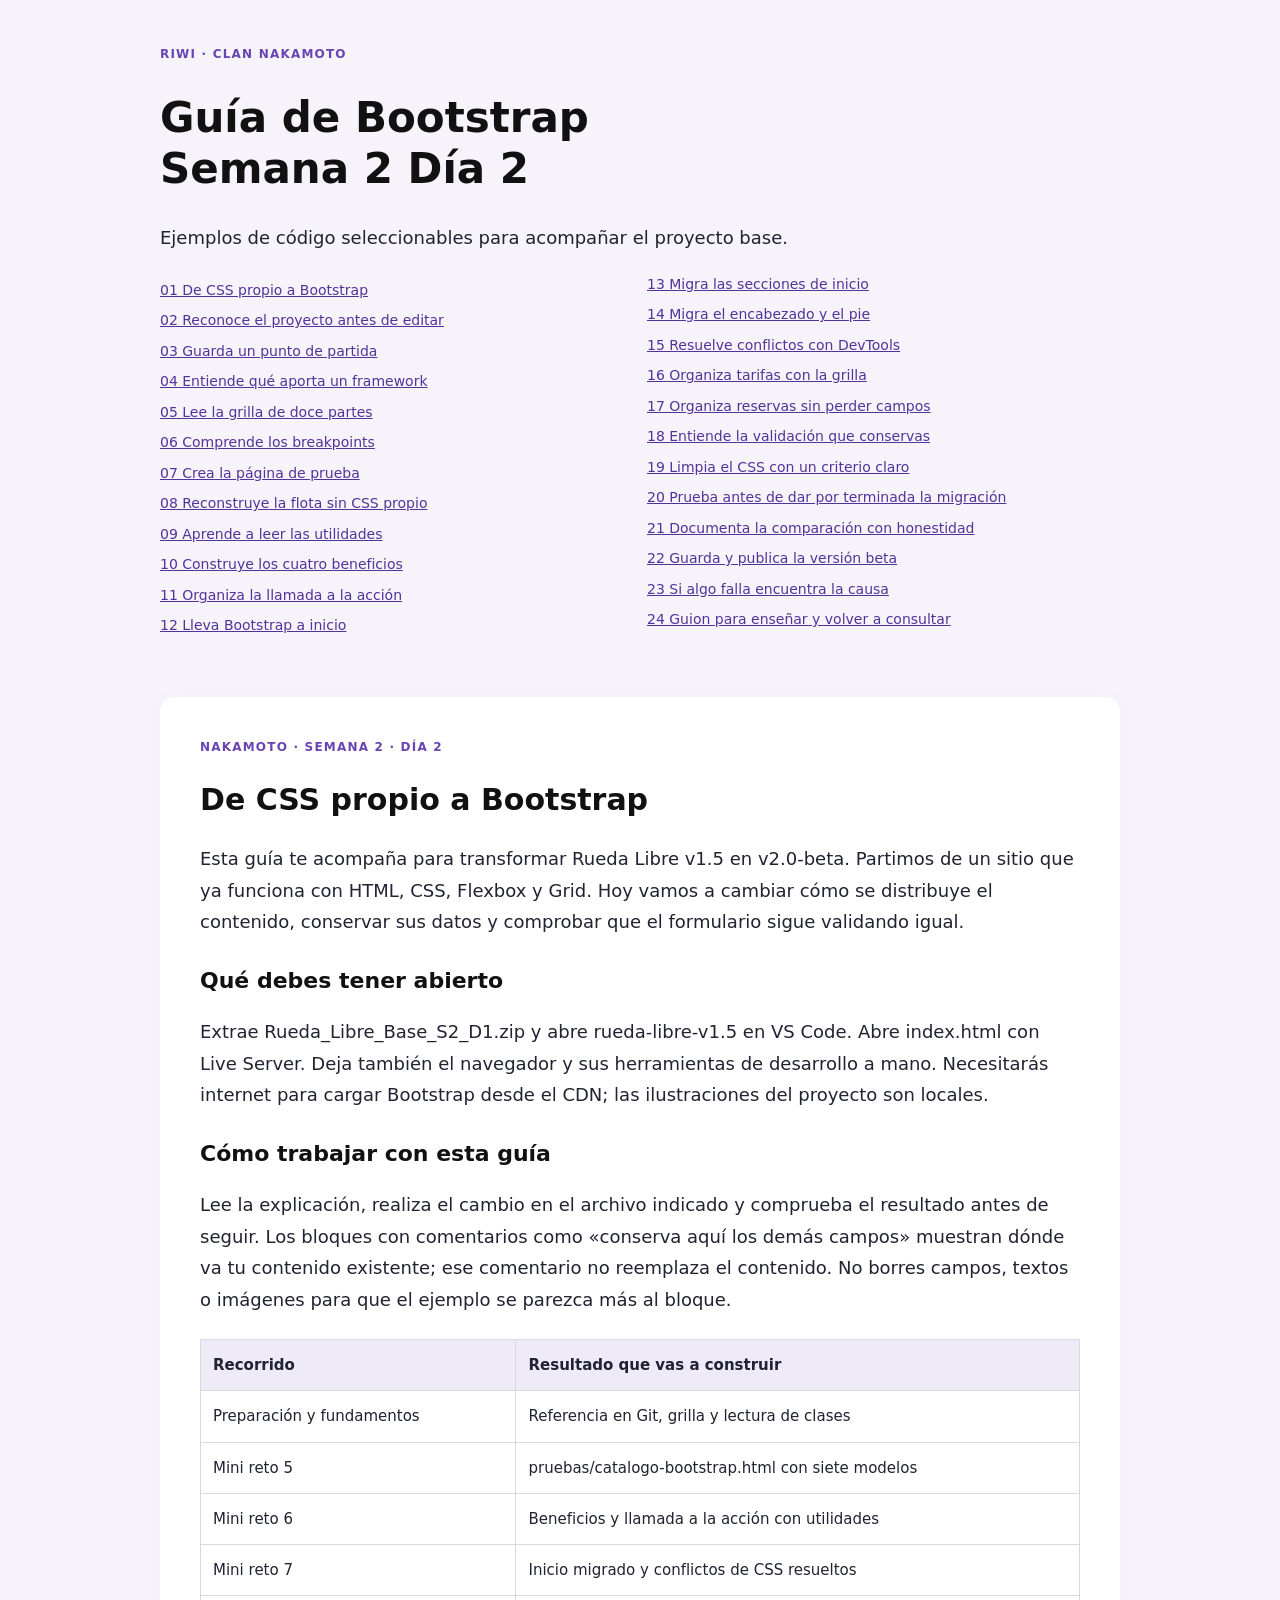
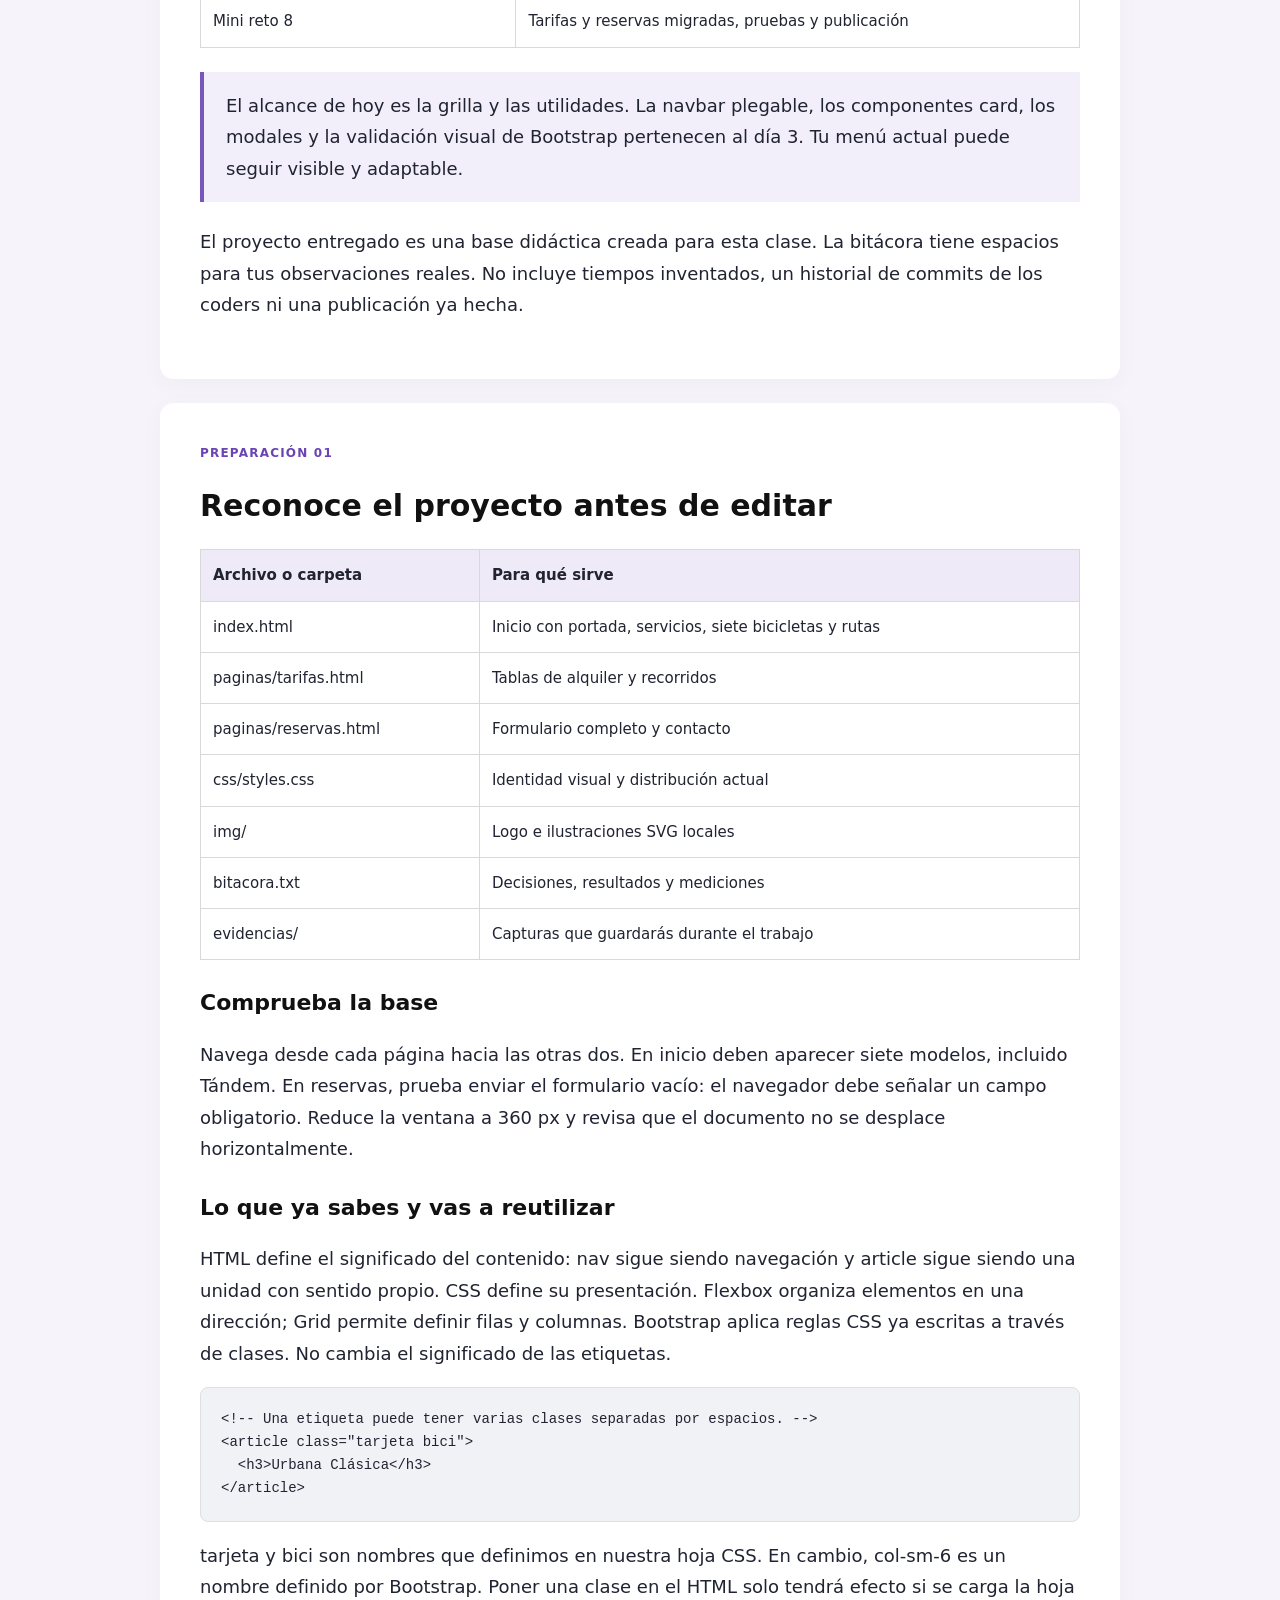
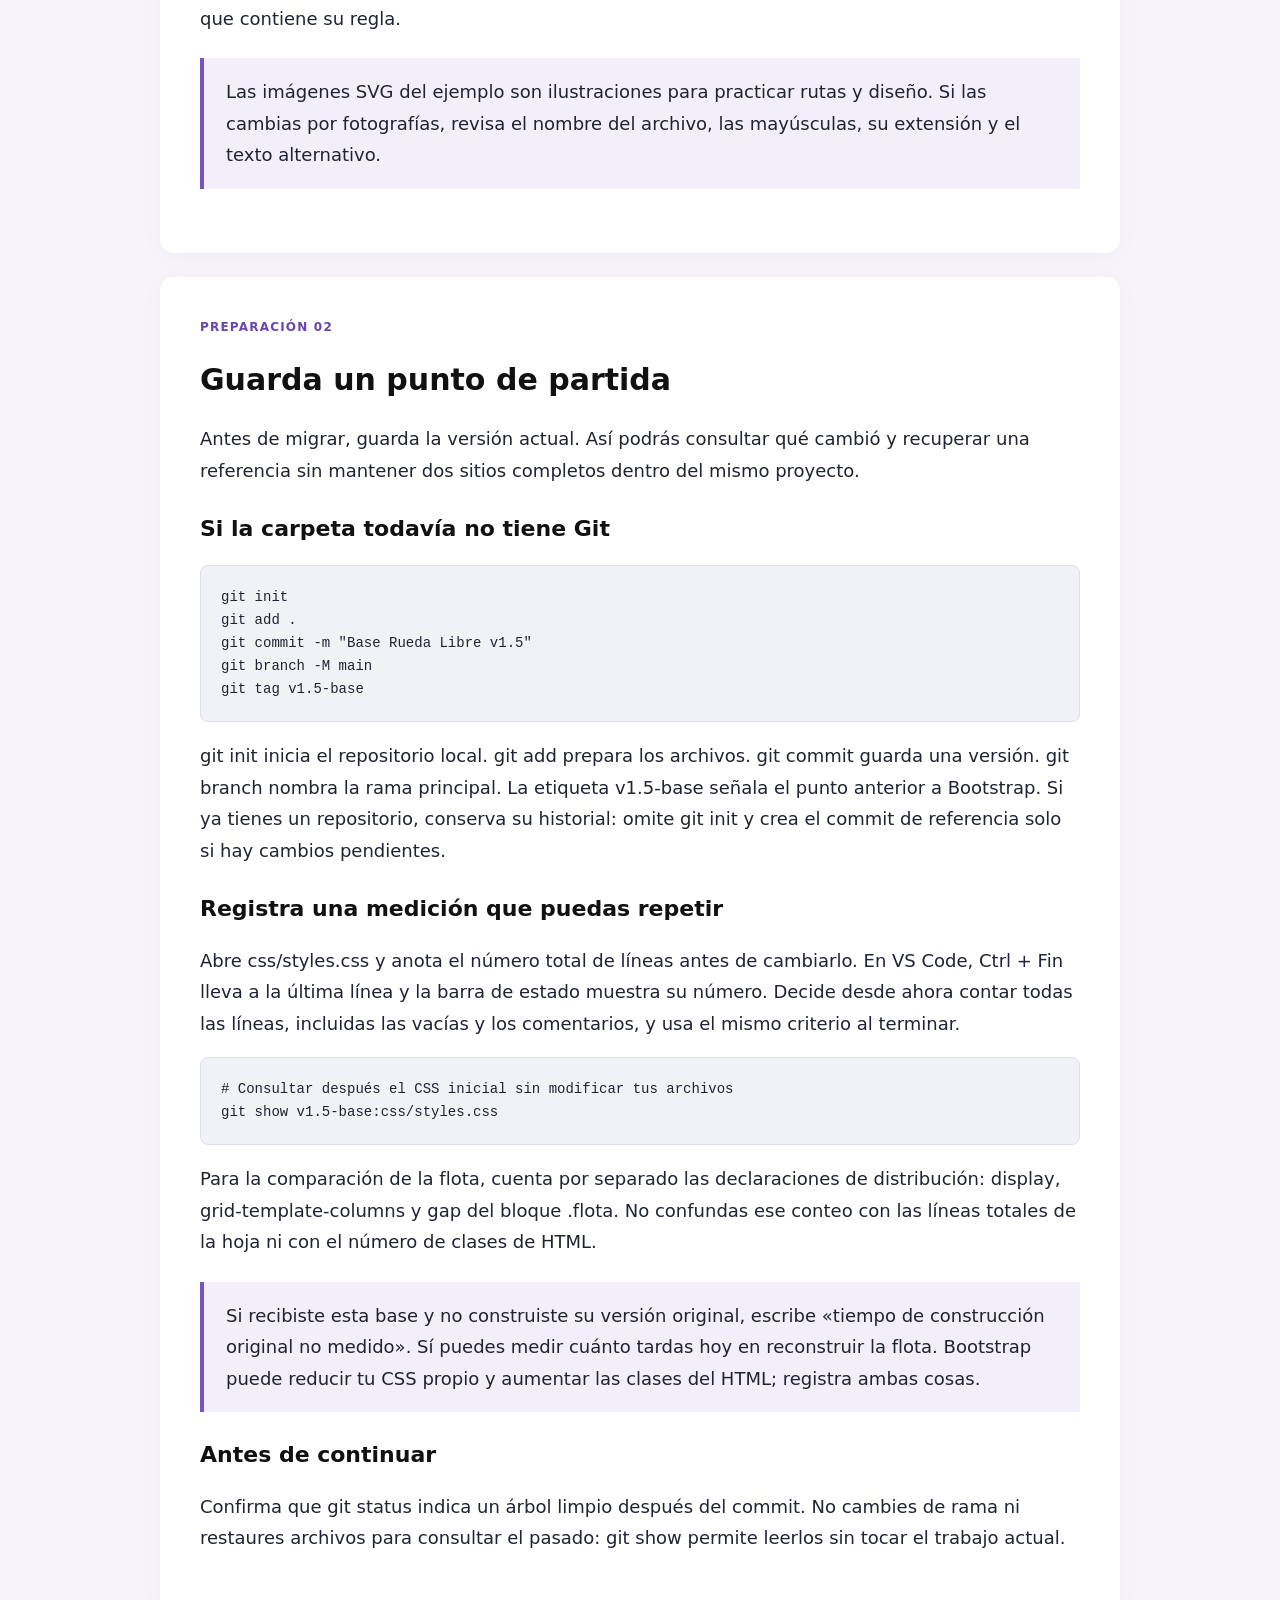
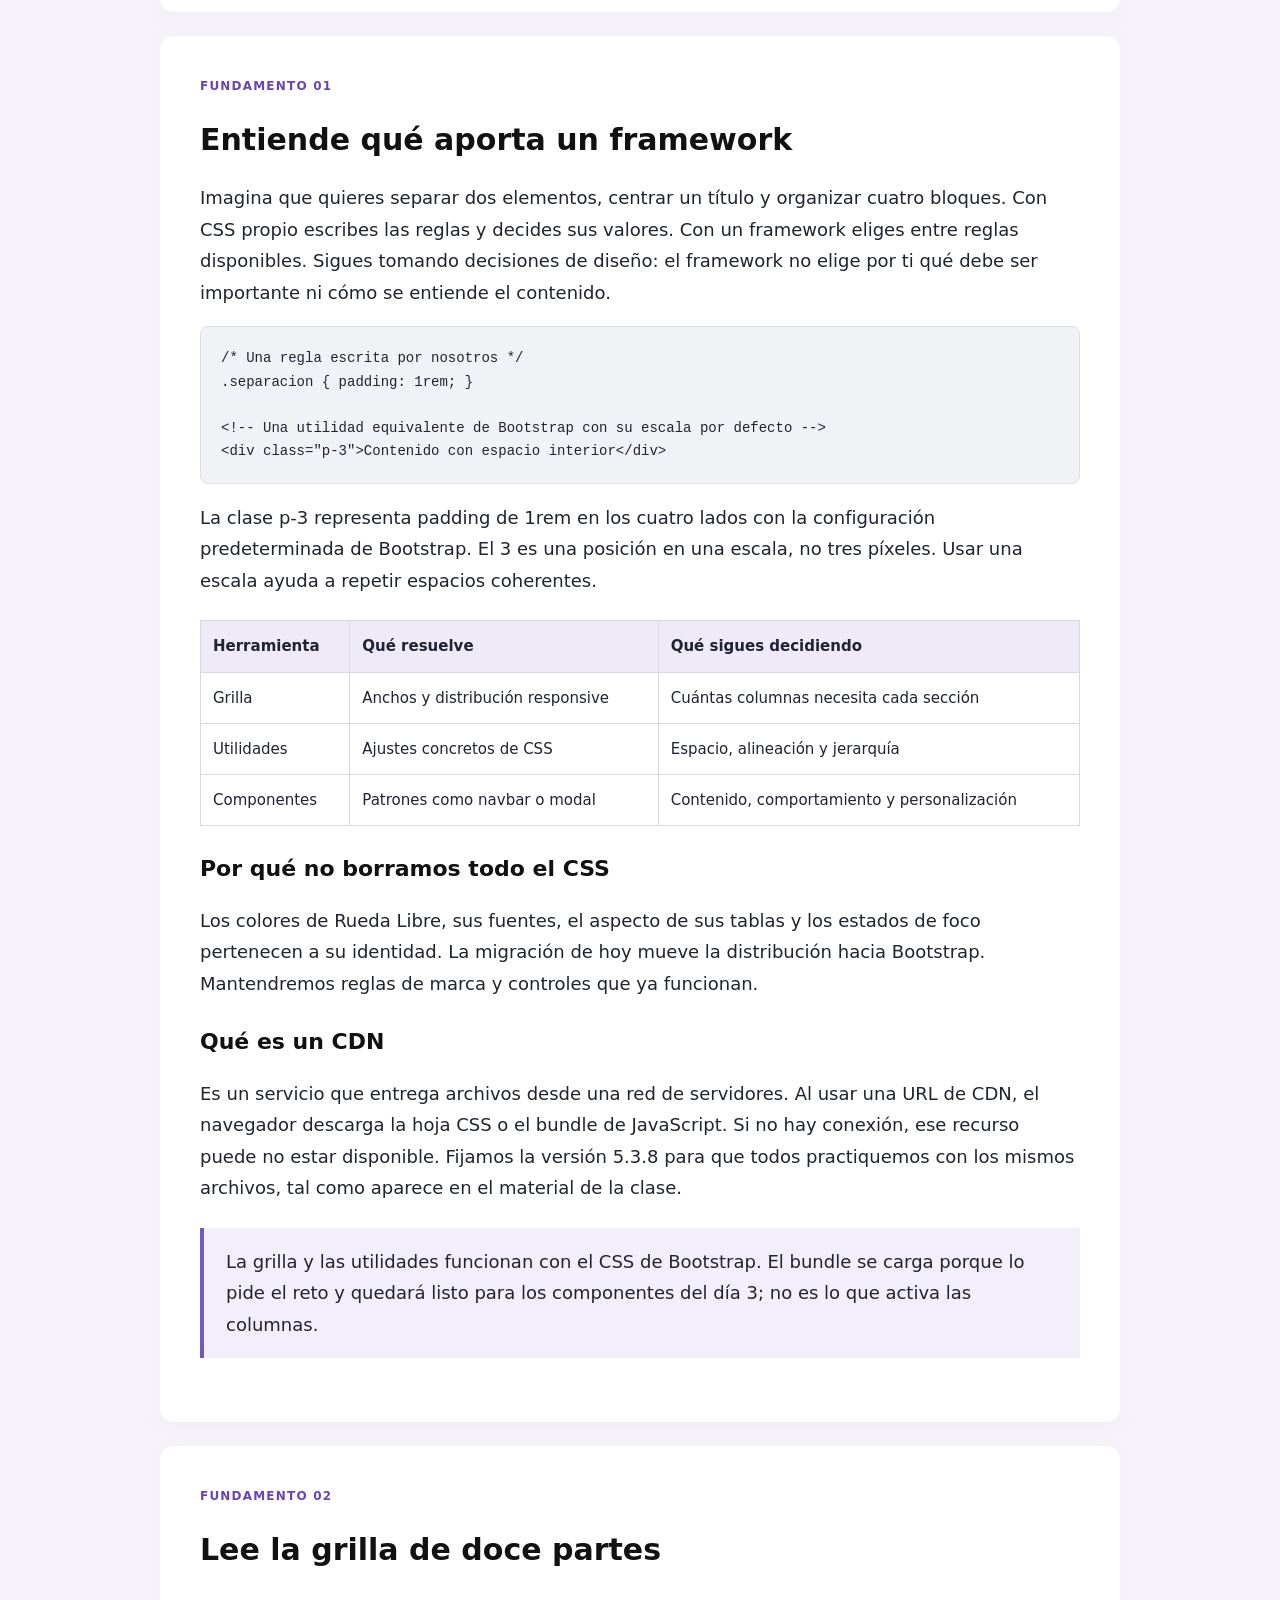
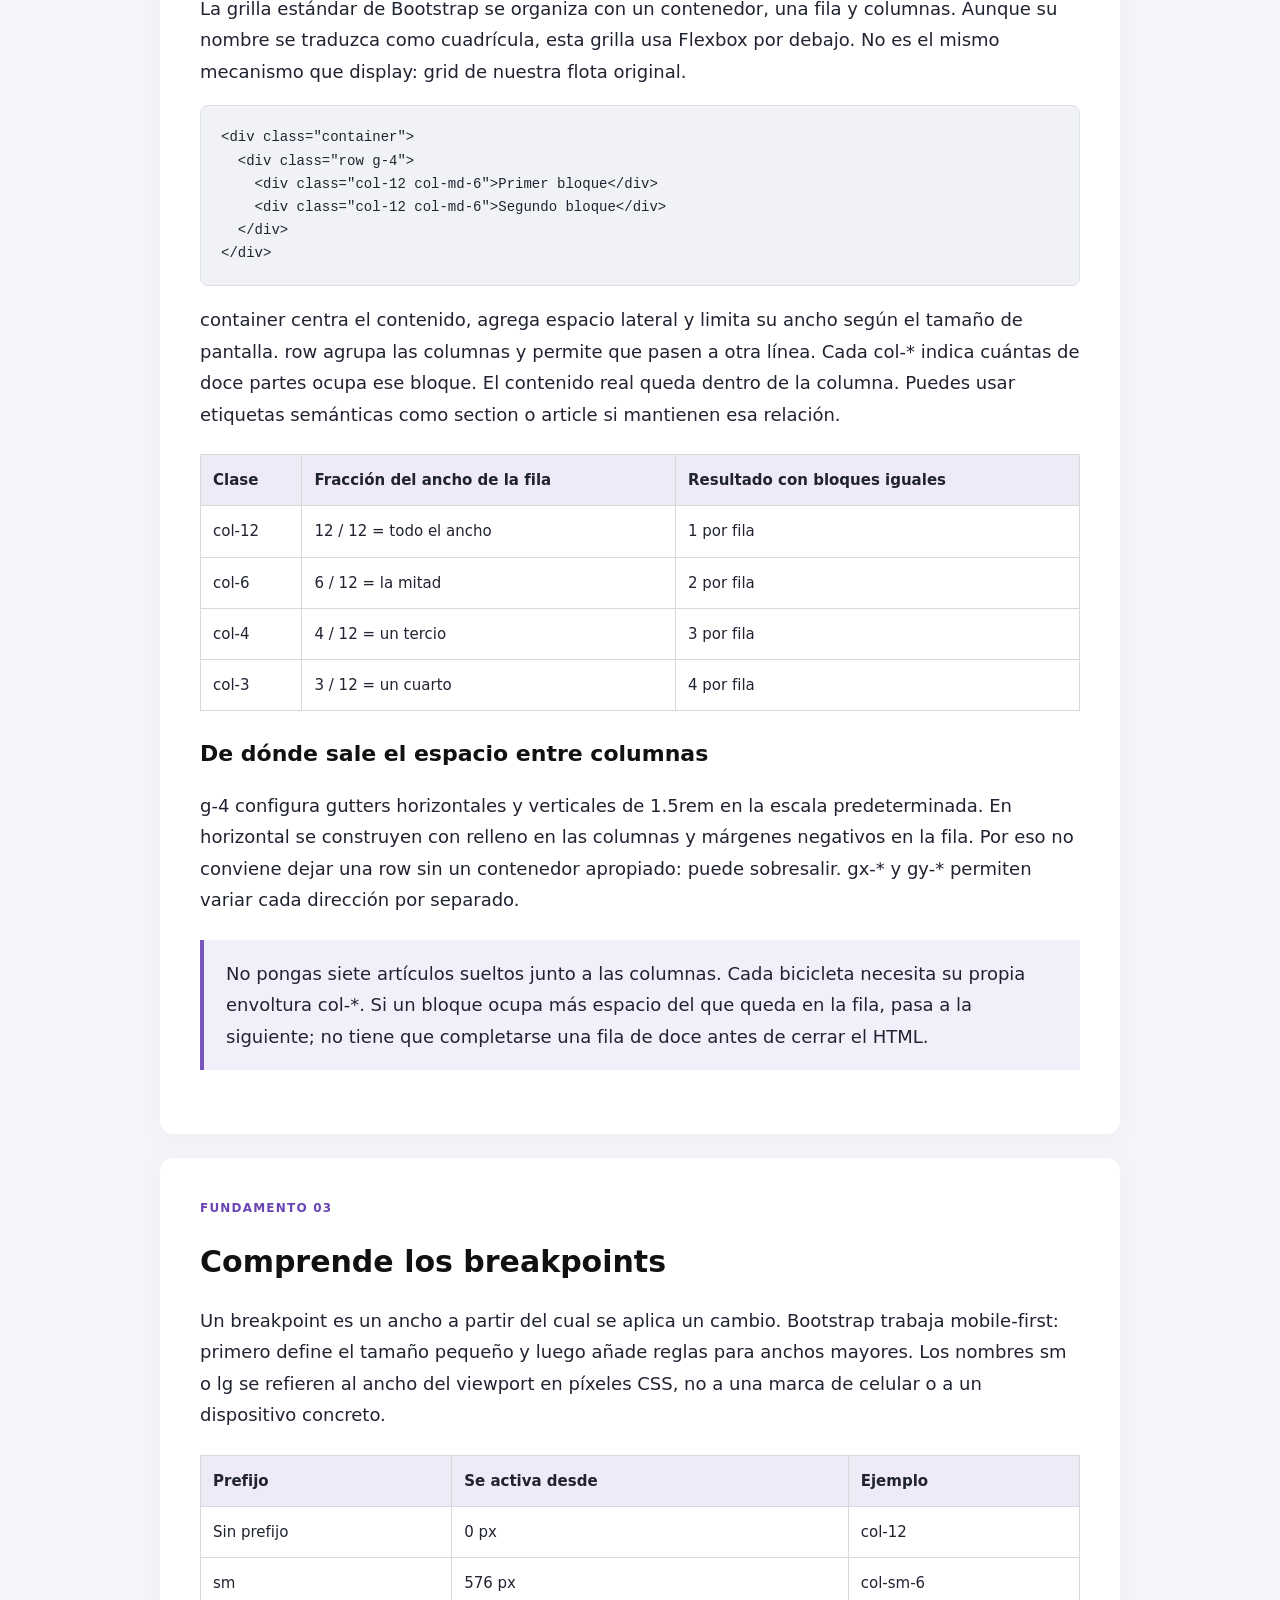
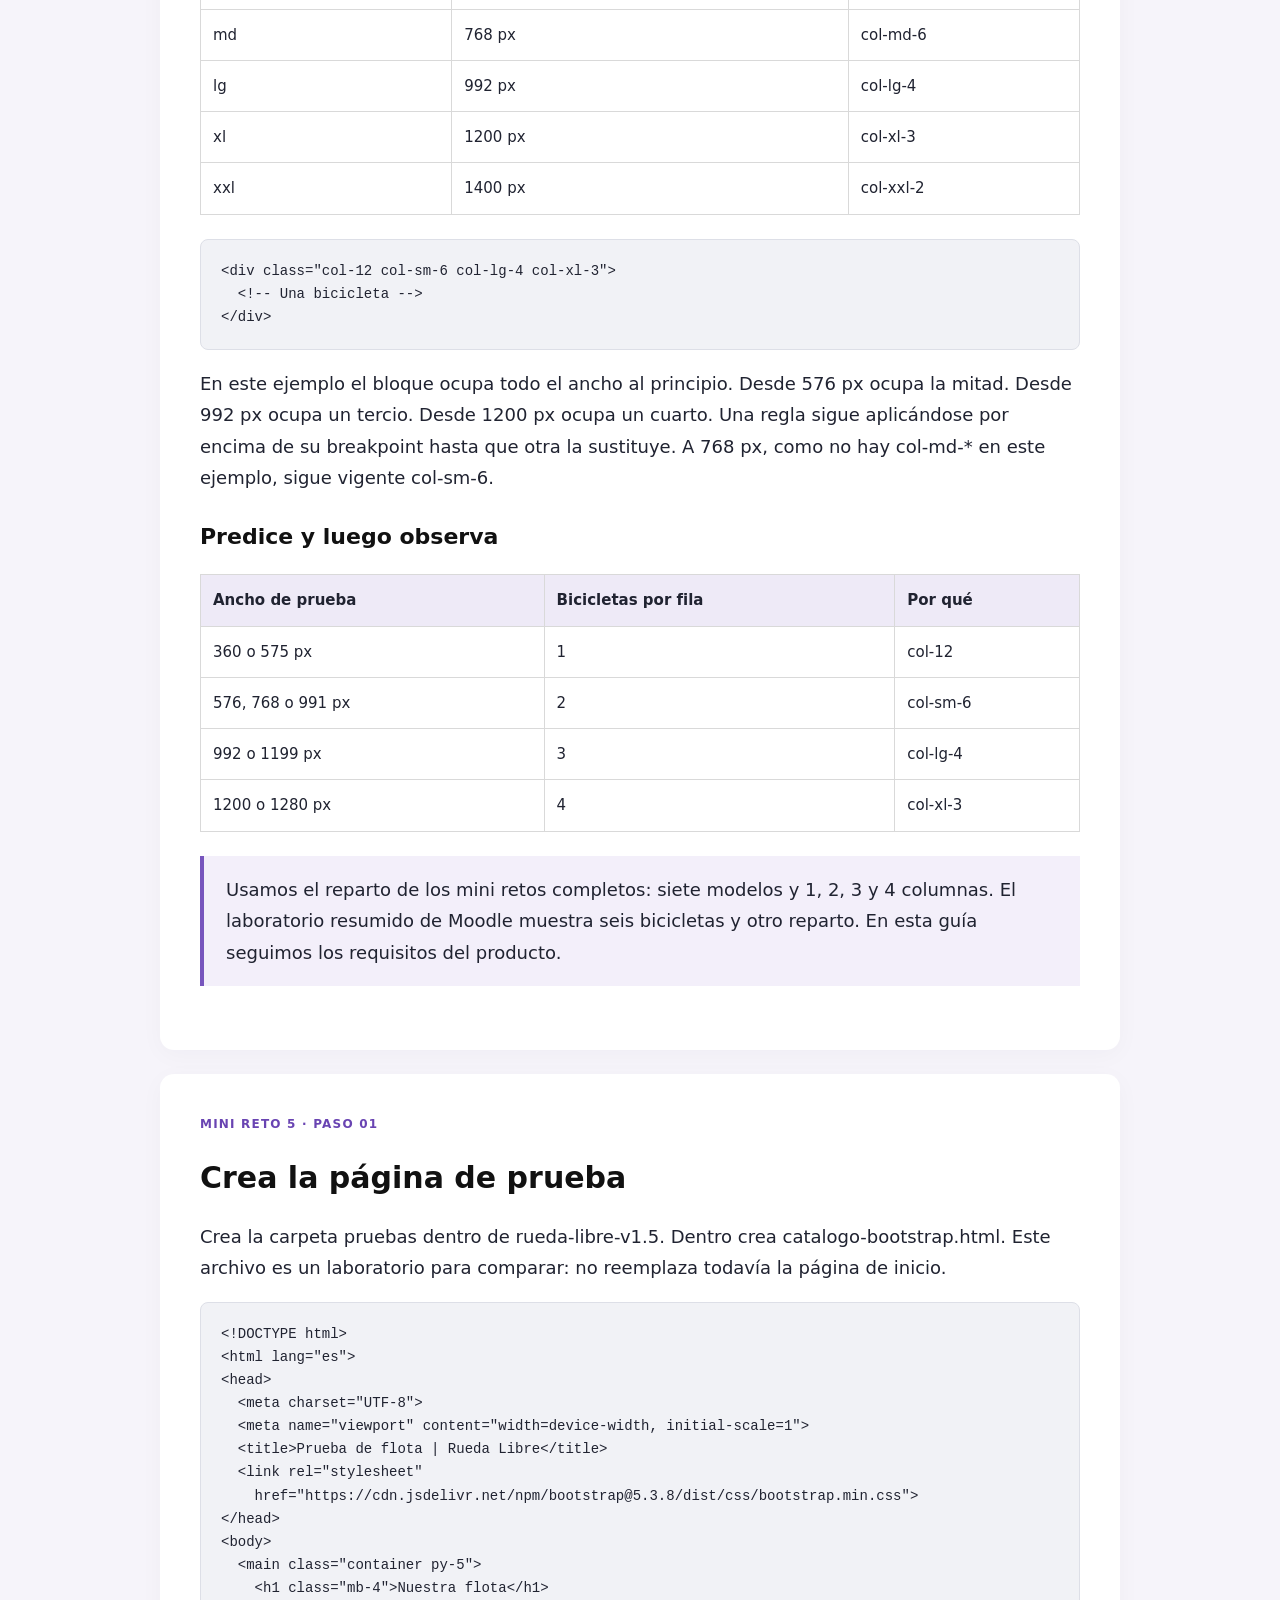
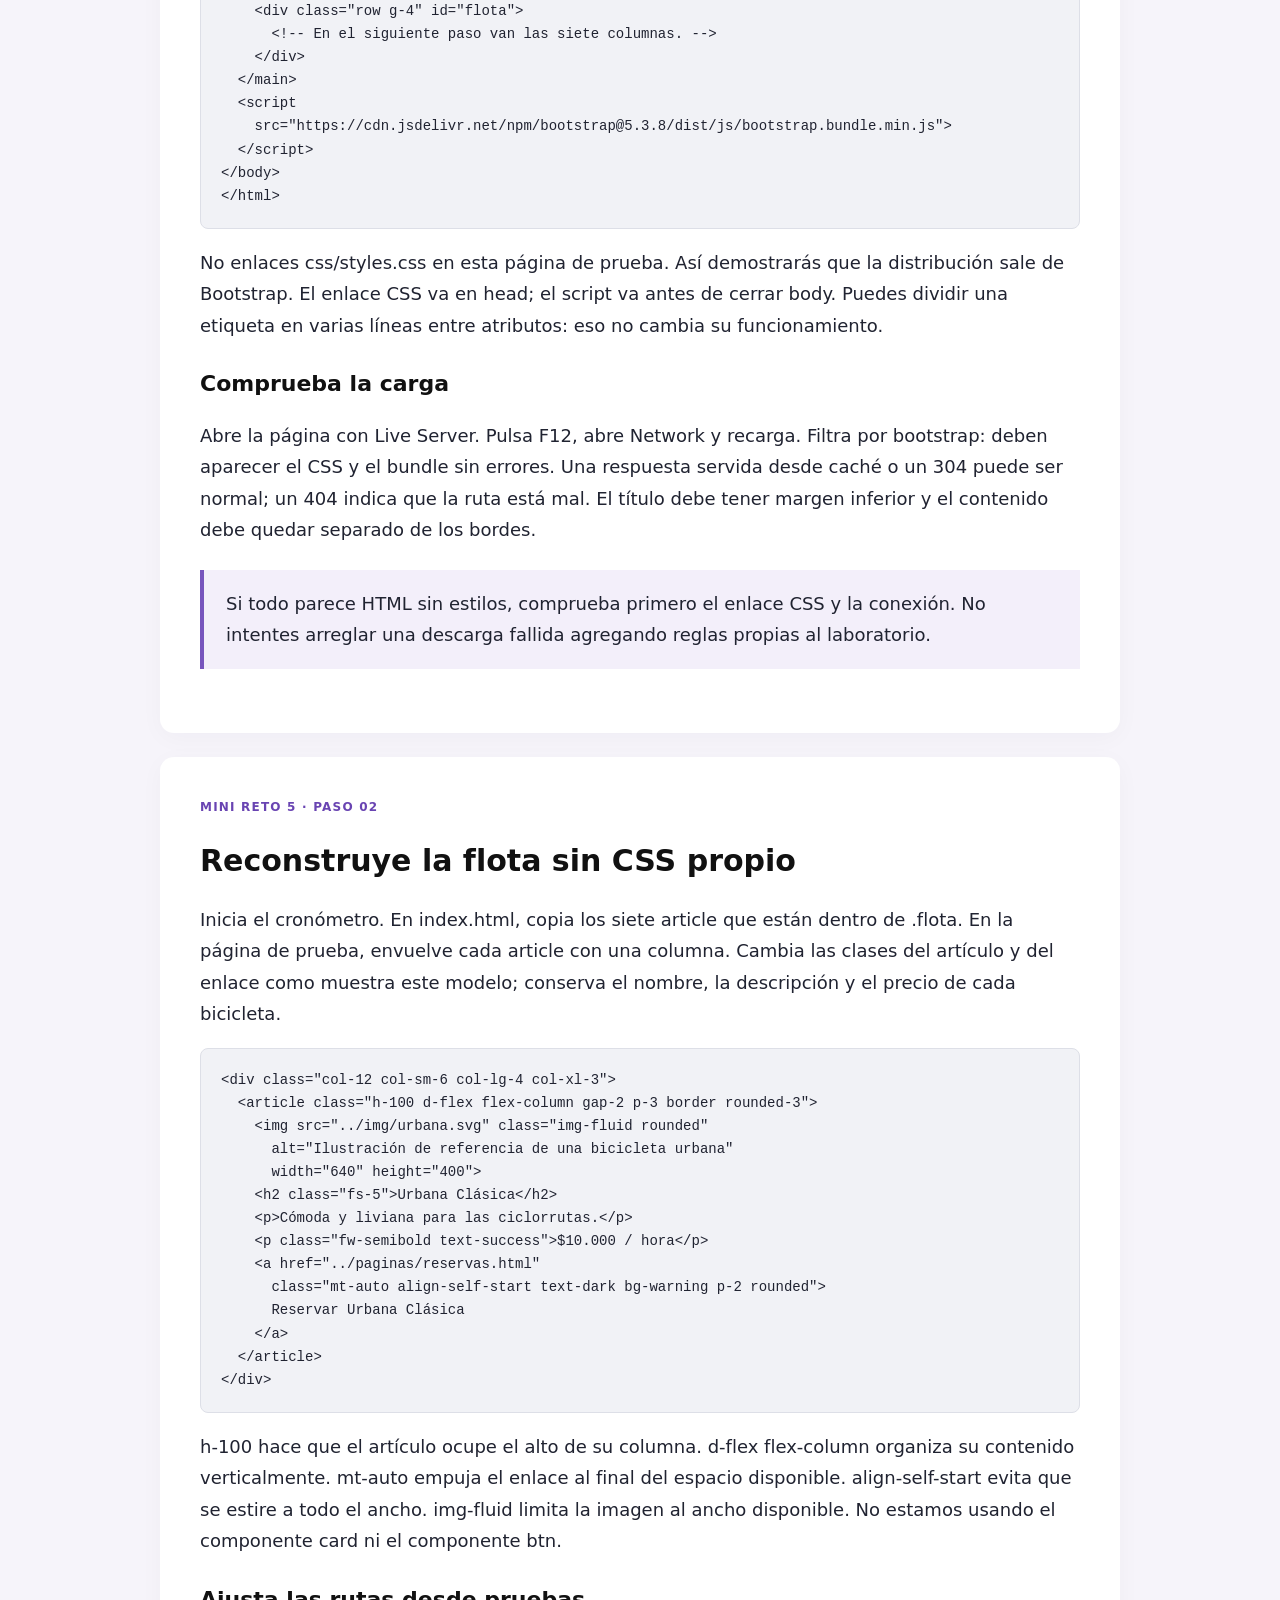
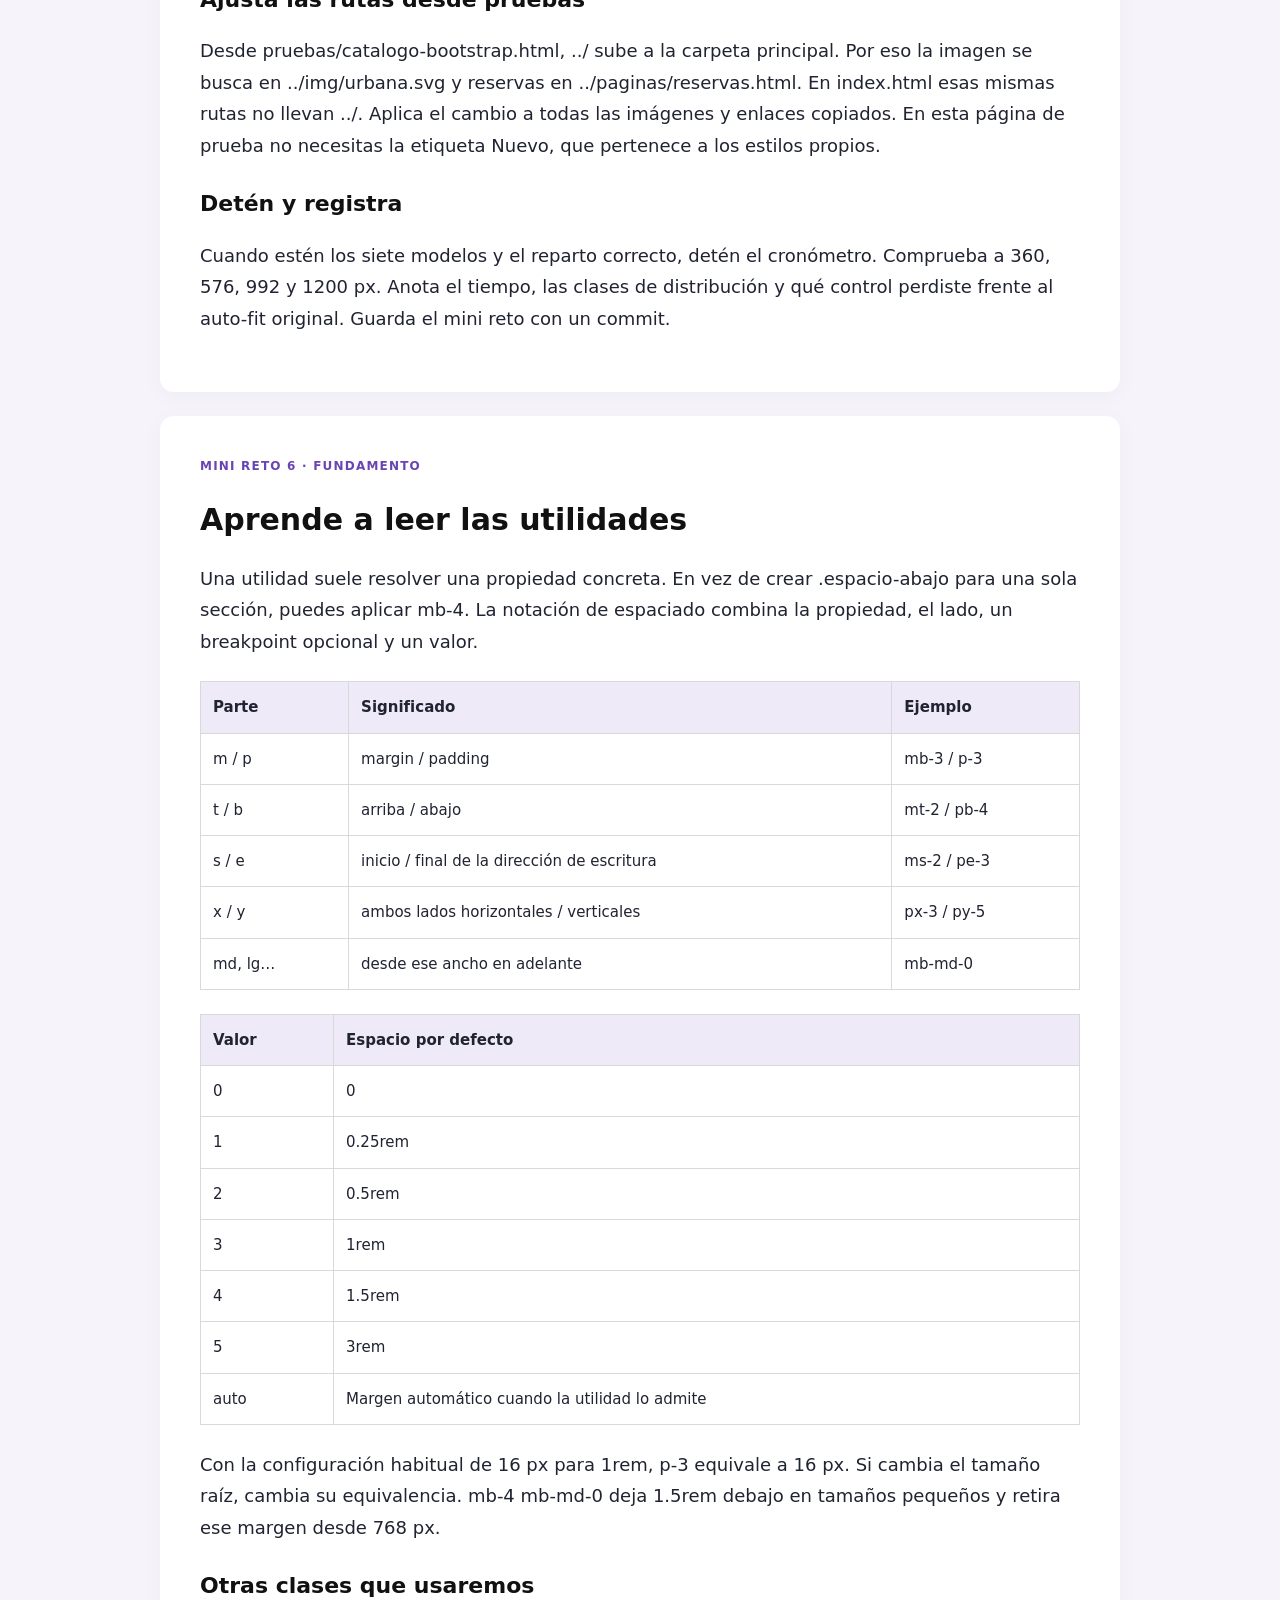
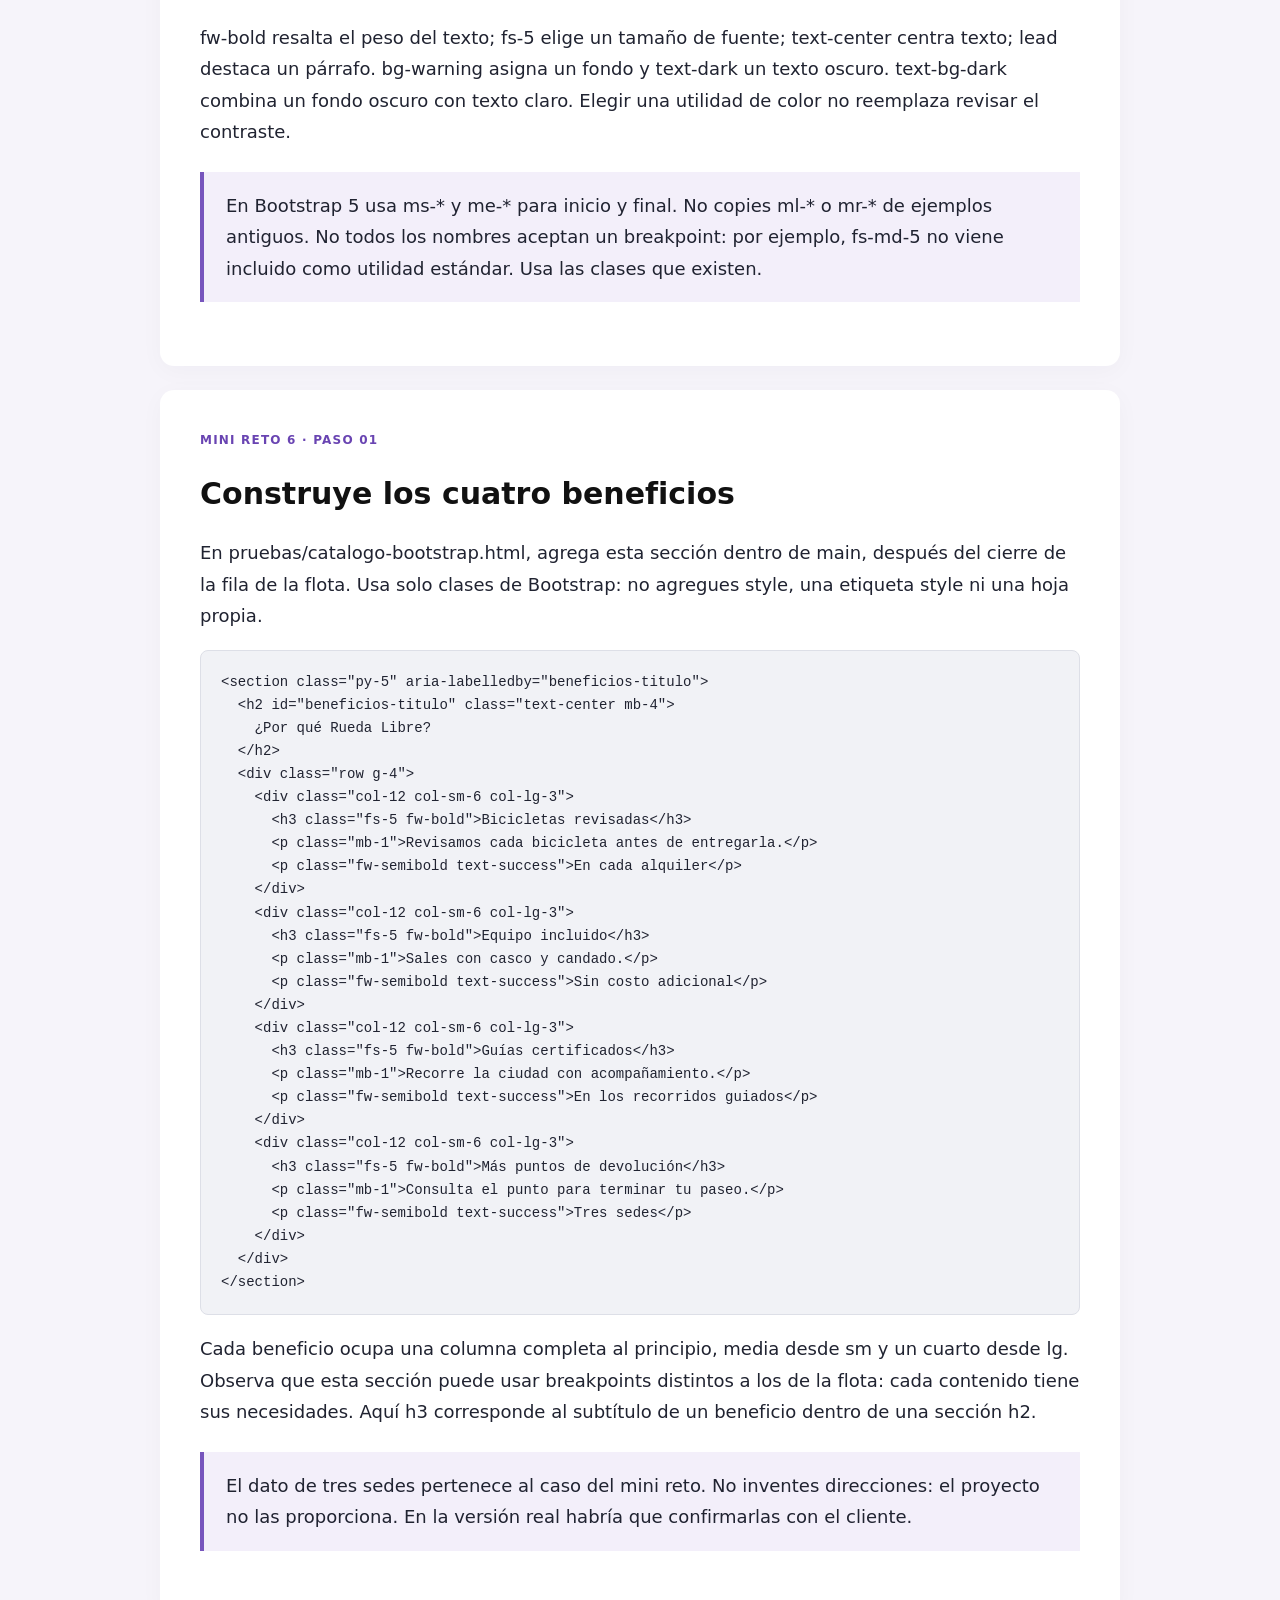
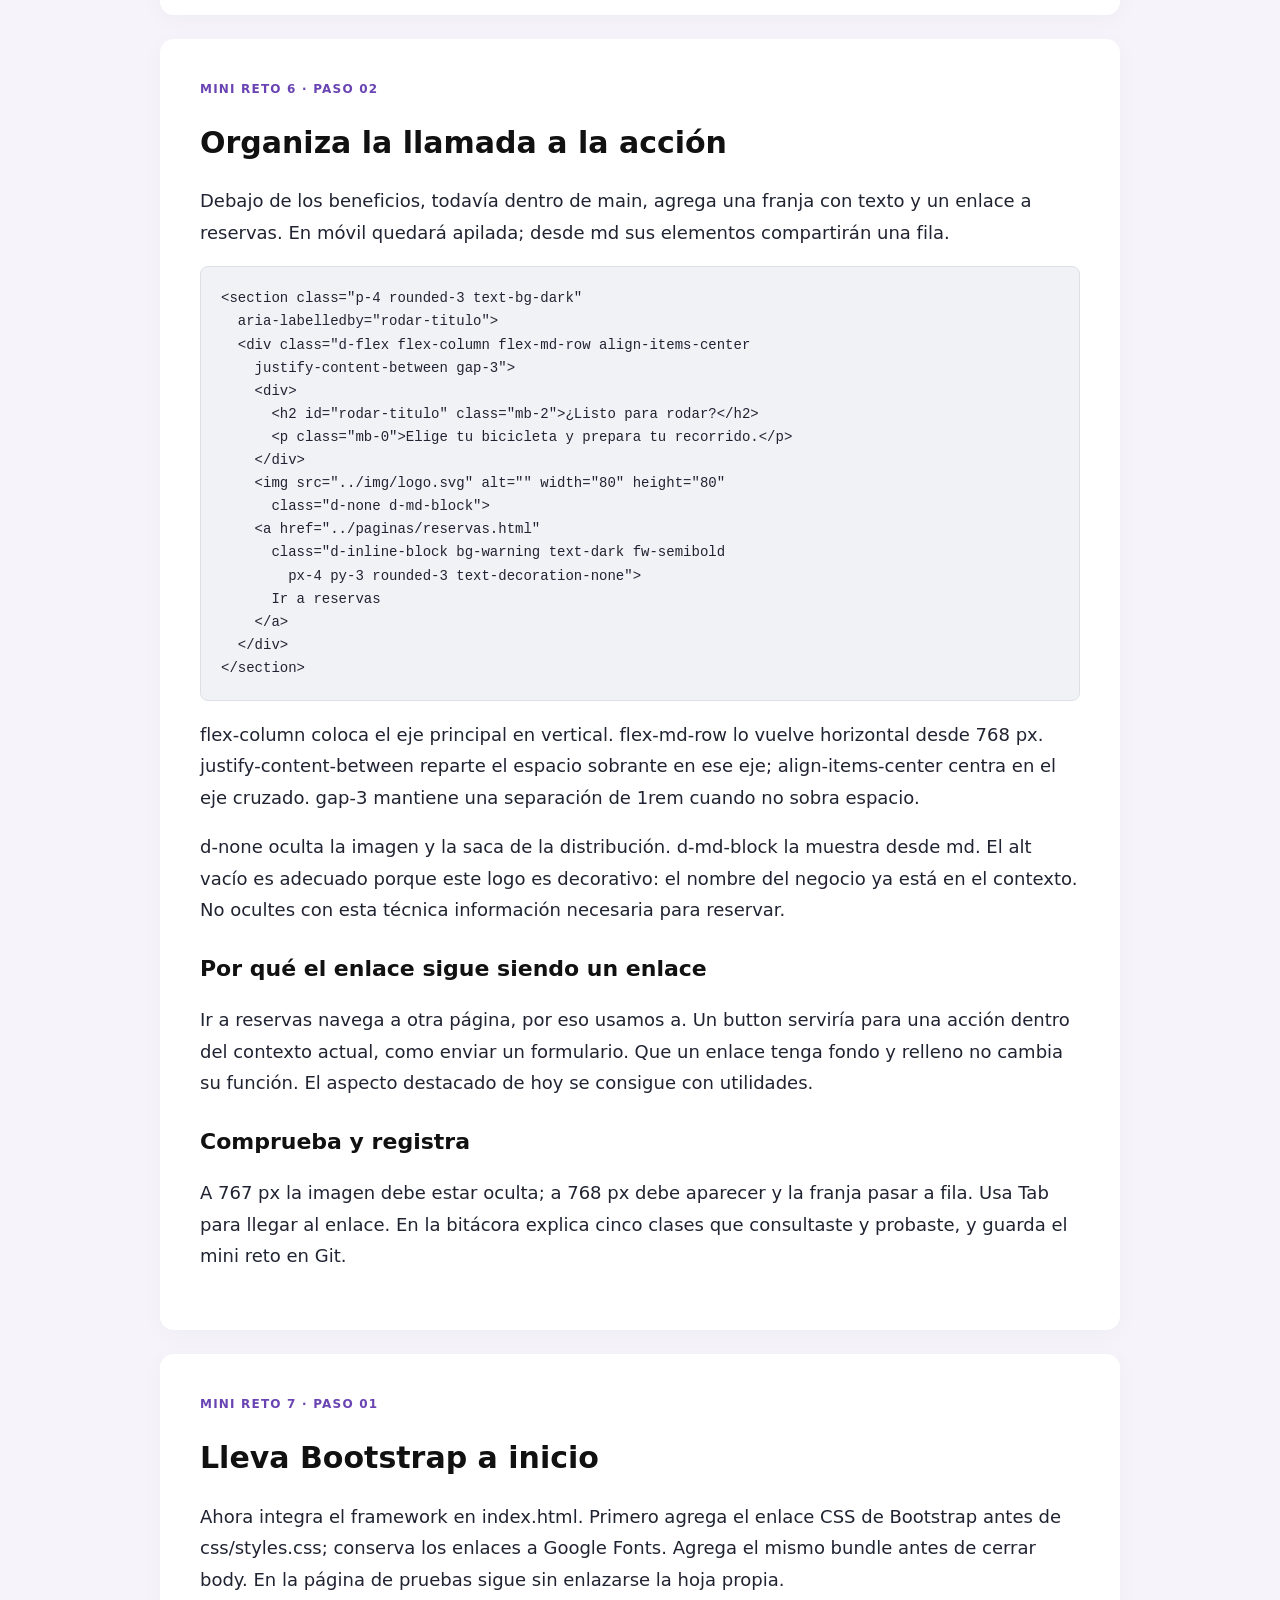
==== index.html @ 56250923 "Publish guide as site homepage" ====
<!doctype html><html lang="es"><meta charset="utf-8"><meta name="viewport" content="width=device-width, initial-scale=1"><title>Guía Rueda Libre Semana 2 Día 2</title><style>body{margin:0;background:#f6f4fa;color:#202331;font:18px/1.75 system-ui,sans-serif}header,main{max-width:960px;margin:auto;padding:32px}header{padding-bottom:0}section{background:white;margin:24px 0;padding:40px;border-radius:14px;box-shadow:0 5px 25px #19103a08}h1,h2,h3{color:#111;line-height:1.2}h1{font-size:42px}h2{font-size:30px}h3{font-size:22px;margin-top:30px}.eyebrow{font-size:12px;letter-spacing:.1em;color:#6944b2;font-weight:800}pre{background:#f1f2f6;border:1px solid #dddfe7;border-radius:8px;padding:20px;overflow:auto;font:14px/1.65 Consolas,monospace;white-space:pre}table{width:100%;border-collapse:collapse;font-size:15px;margin:24px 0}td,th{padding:12px;text-align:left;border:1px solid #d9d9d9;vertical-align:top}th{background:#eeeaf7}aside{padding:18px 22px;background:#f3effa;border-left:4px solid #7755bd;margin:24px 0}a{color:#52339a;overflow-wrap:anywhere}nav{columns:2;font-size:14px}nav a{display:block;margin:6px 0}@media(max-width:600px){main,header{padding:14px}section{padding:22px}nav{columns:1}}@media print{body{background:white}header nav{display:none}section{break-before:page;box-shadow:none;margin:0;padding:0}pre{white-space:pre-wrap;font-size:9px}main{padding:0}}</style><header><p class="eyebrow">RIWI · CLAN NAKAMOTO</p><h1>Guía de Bootstrap<br>Semana 2 Día 2</h1><p>Ejemplos de código seleccionables para acompañar el proyecto base.</p><nav>
<a href="#s0">01 De CSS propio a Bootstrap</a>
<a href="#s1">02 Reconoce el proyecto antes de editar</a>
<a href="#s2">03 Guarda un punto de partida</a>
<a href="#s3">04 Entiende qué aporta un framework</a>
<a href="#s4">05 Lee la grilla de doce partes</a>
<a href="#s5">06 Comprende los breakpoints</a>
<a href="#s6">07 Crea la página de prueba</a>
<a href="#s7">08 Reconstruye la flota sin CSS propio</a>
<a href="#s8">09 Aprende a leer las utilidades</a>
<a href="#s9">10 Construye los cuatro beneficios</a>
<a href="#s10">11 Organiza la llamada a la acción</a>
<a href="#s11">12 Lleva Bootstrap a inicio</a>
<a href="#s12">13 Migra las secciones de inicio</a>
<a href="#s13">14 Migra el encabezado y el pie</a>
<a href="#s14">15 Resuelve conflictos con DevTools</a>
<a href="#s15">16 Organiza tarifas con la grilla</a>
<a href="#s16">17 Organiza reservas sin perder campos</a>
<a href="#s17">18 Entiende la validación que conservas</a>
<a href="#s18">19 Limpia el CSS con un criterio claro</a>
<a href="#s19">20 Prueba antes de dar por terminada la migración</a>
<a href="#s20">21 Documenta la comparación con honestidad</a>
<a href="#s21">22 Guarda y publica la versión beta</a>
<a href="#s22">23 Si algo falla encuentra la causa</a>
<a href="#s23">24 Guion para enseñar y volver a consultar</a>
</nav></header><main>
<section id="s0"><div class="eyebrow">NAKAMOTO · SEMANA 2 · DÍA 2</div><h2>De CSS propio a Bootstrap</h2>
<p>Esta guía te acompaña para transformar Rueda Libre v1.5 en v2.0-beta. Partimos de un sitio que ya funciona con HTML, CSS, Flexbox y Grid. Hoy vamos a cambiar cómo se distribuye el contenido, conservar sus datos y comprobar que el formulario sigue validando igual.</p>
<h3>Qué debes tener abierto</h3>
<p>Extrae Rueda_Libre_Base_S2_D1.zip y abre rueda-libre-v1.5 en VS Code. Abre index.html con Live Server. Deja también el navegador y sus herramientas de desarrollo a mano. Necesitarás internet para cargar Bootstrap desde el CDN; las ilustraciones del proyecto son locales.</p>
<h3>Cómo trabajar con esta guía</h3>
<p>Lee la explicación, realiza el cambio en el archivo indicado y comprueba el resultado antes de seguir. Los bloques con comentarios como «conserva aquí los demás campos» muestran dónde va tu contenido existente; ese comentario no reemplaza el contenido. No borres campos, textos o imágenes para que el ejemplo se parezca más al bloque.</p>
<table>
<tr><th>Recorrido</th><th>Resultado que vas a construir</th></tr>
<tr><td>Preparación y fundamentos</td><td>Referencia en Git, grilla y lectura de clases</td></tr>
<tr><td>Mini reto 5</td><td>pruebas/catalogo-bootstrap.html con siete modelos</td></tr>
<tr><td>Mini reto 6</td><td>Beneficios y llamada a la acción con utilidades</td></tr>
<tr><td>Mini reto 7</td><td>Inicio migrado y conflictos de CSS resueltos</td></tr>
<tr><td>Mini reto 8</td><td>Tarifas y reservas migradas, pruebas y publicación</td></tr>
</table>
<aside>El alcance de hoy es la grilla y las utilidades. La navbar plegable, los componentes card, los modales y la validación visual de Bootstrap pertenecen al día 3. Tu menú actual puede seguir visible y adaptable.</aside>
<p>El proyecto entregado es una base didáctica creada para esta clase. La bitácora tiene espacios para tus observaciones reales. No incluye tiempos inventados, un historial de commits de los coders ni una publicación ya hecha.</p>
</section>
<section id="s1"><div class="eyebrow">PREPARACIÓN 01</div><h2>Reconoce el proyecto antes de editar</h2>
<table>
<tr><th>Archivo o carpeta</th><th>Para qué sirve</th></tr>
<tr><td>index.html</td><td>Inicio con portada, servicios, siete bicicletas y rutas</td></tr>
<tr><td>paginas/tarifas.html</td><td>Tablas de alquiler y recorridos</td></tr>
<tr><td>paginas/reservas.html</td><td>Formulario completo y contacto</td></tr>
<tr><td>css/styles.css</td><td>Identidad visual y distribución actual</td></tr>
<tr><td>img/</td><td>Logo e ilustraciones SVG locales</td></tr>
<tr><td>bitacora.txt</td><td>Decisiones, resultados y mediciones</td></tr>
<tr><td>evidencias/</td><td>Capturas que guardarás durante el trabajo</td></tr>
</table>
<h3>Comprueba la base</h3>
<p>Navega desde cada página hacia las otras dos. En inicio deben aparecer siete modelos, incluido Tándem. En reservas, prueba enviar el formulario vacío: el navegador debe señalar un campo obligatorio. Reduce la ventana a 360 px y revisa que el documento no se desplace horizontalmente.</p>
<h3>Lo que ya sabes y vas a reutilizar</h3>
<p>HTML define el significado del contenido: nav sigue siendo navegación y article sigue siendo una unidad con sentido propio. CSS define su presentación. Flexbox organiza elementos en una dirección; Grid permite definir filas y columnas. Bootstrap aplica reglas CSS ya escritas a través de clases. No cambia el significado de las etiquetas.</p>
<pre>&lt;!-- Una etiqueta puede tener varias clases separadas por espacios. --&gt;
&lt;article class=&quot;tarjeta bici&quot;&gt;
  &lt;h3&gt;Urbana Clásica&lt;/h3&gt;
&lt;/article&gt;</pre>
<p>tarjeta y bici son nombres que definimos en nuestra hoja CSS. En cambio, col-sm-6 es un nombre definido por Bootstrap. Poner una clase en el HTML solo tendrá efecto si se carga la hoja que contiene su regla.</p>
<aside>Las imágenes SVG del ejemplo son ilustraciones para practicar rutas y diseño. Si las cambias por fotografías, revisa el nombre del archivo, las mayúsculas, su extensión y el texto alternativo.</aside>
</section>
<section id="s2"><div class="eyebrow">PREPARACIÓN 02</div><h2>Guarda un punto de partida</h2>
<p>Antes de migrar, guarda la versión actual. Así podrás consultar qué cambió y recuperar una referencia sin mantener dos sitios completos dentro del mismo proyecto.</p>
<h3>Si la carpeta todavía no tiene Git</h3>
<pre>git init
git add .
git commit -m &quot;Base Rueda Libre v1.5&quot;
git branch -M main
git tag v1.5-base</pre>
<p>git init inicia el repositorio local. git add prepara los archivos. git commit guarda una versión. git branch nombra la rama principal. La etiqueta v1.5-base señala el punto anterior a Bootstrap. Si ya tienes un repositorio, conserva su historial: omite git init y crea el commit de referencia solo si hay cambios pendientes.</p>
<h3>Registra una medición que puedas repetir</h3>
<p>Abre css/styles.css y anota el número total de líneas antes de cambiarlo. En VS Code, Ctrl + Fin lleva a la última línea y la barra de estado muestra su número. Decide desde ahora contar todas las líneas, incluidas las vacías y los comentarios, y usa el mismo criterio al terminar.</p>
<pre># Consultar después el CSS inicial sin modificar tus archivos
git show v1.5-base:css/styles.css</pre>
<p>Para la comparación de la flota, cuenta por separado las declaraciones de distribución: display, grid-template-columns y gap del bloque .flota. No confundas ese conteo con las líneas totales de la hoja ni con el número de clases de HTML.</p>
<aside>Si recibiste esta base y no construiste su versión original, escribe «tiempo de construcción original no medido». Sí puedes medir cuánto tardas hoy en reconstruir la flota. Bootstrap puede reducir tu CSS propio y aumentar las clases del HTML; registra ambas cosas.</aside>
<h3>Antes de continuar</h3>
<p>Confirma que git status indica un árbol limpio después del commit. No cambies de rama ni restaures archivos para consultar el pasado: git show permite leerlos sin tocar el trabajo actual.</p>
</section>
<section id="s3"><div class="eyebrow">FUNDAMENTO 01</div><h2>Entiende qué aporta un framework</h2>
<p>Imagina que quieres separar dos elementos, centrar un título y organizar cuatro bloques. Con CSS propio escribes las reglas y decides sus valores. Con un framework eliges entre reglas disponibles. Sigues tomando decisiones de diseño: el framework no elige por ti qué debe ser importante ni cómo se entiende el contenido.</p>
<pre>/* Una regla escrita por nosotros */
.separacion { padding: 1rem; }

&lt;!-- Una utilidad equivalente de Bootstrap con su escala por defecto --&gt;
&lt;div class=&quot;p-3&quot;&gt;Contenido con espacio interior&lt;/div&gt;</pre>
<p>La clase p-3 representa padding de 1rem en los cuatro lados con la configuración predeterminada de Bootstrap. El 3 es una posición en una escala, no tres píxeles. Usar una escala ayuda a repetir espacios coherentes.</p>
<table>
<tr><th>Herramienta</th><th>Qué resuelve</th><th>Qué sigues decidiendo</th></tr>
<tr><td>Grilla</td><td>Anchos y distribución responsive</td><td>Cuántas columnas necesita cada sección</td></tr>
<tr><td>Utilidades</td><td>Ajustes concretos de CSS</td><td>Espacio, alineación y jerarquía</td></tr>
<tr><td>Componentes</td><td>Patrones como navbar o modal</td><td>Contenido, comportamiento y personalización</td></tr>
</table>
<h3>Por qué no borramos todo el CSS</h3>
<p>Los colores de Rueda Libre, sus fuentes, el aspecto de sus tablas y los estados de foco pertenecen a su identidad. La migración de hoy mueve la distribución hacia Bootstrap. Mantendremos reglas de marca y controles que ya funcionan.</p>
<h3>Qué es un CDN</h3>
<p>Es un servicio que entrega archivos desde una red de servidores. Al usar una URL de CDN, el navegador descarga la hoja CSS o el bundle de JavaScript. Si no hay conexión, ese recurso puede no estar disponible. Fijamos la versión 5.3.8 para que todos practiquemos con los mismos archivos, tal como aparece en el material de la clase.</p>
<aside>La grilla y las utilidades funcionan con el CSS de Bootstrap. El bundle se carga porque lo pide el reto y quedará listo para los componentes del día 3; no es lo que activa las columnas.</aside>
</section>
<section id="s4"><div class="eyebrow">FUNDAMENTO 02</div><h2>Lee la grilla de doce partes</h2>
<p>La grilla estándar de Bootstrap se organiza con un contenedor, una fila y columnas. Aunque su nombre se traduzca como cuadrícula, esta grilla usa Flexbox por debajo. No es el mismo mecanismo que display: grid de nuestra flota original.</p>
<pre>&lt;div class=&quot;container&quot;&gt;
  &lt;div class=&quot;row g-4&quot;&gt;
    &lt;div class=&quot;col-12 col-md-6&quot;&gt;Primer bloque&lt;/div&gt;
    &lt;div class=&quot;col-12 col-md-6&quot;&gt;Segundo bloque&lt;/div&gt;
  &lt;/div&gt;
&lt;/div&gt;</pre>
<p>container centra el contenido, agrega espacio lateral y limita su ancho según el tamaño de pantalla. row agrupa las columnas y permite que pasen a otra línea. Cada col-* indica cuántas de doce partes ocupa ese bloque. El contenido real queda dentro de la columna. Puedes usar etiquetas semánticas como section o article si mantienen esa relación.</p>
<table>
<tr><th>Clase</th><th>Fracción del ancho de la fila</th><th>Resultado con bloques iguales</th></tr>
<tr><td>col-12</td><td>12 / 12 = todo el ancho</td><td>1 por fila</td></tr>
<tr><td>col-6</td><td>6 / 12 = la mitad</td><td>2 por fila</td></tr>
<tr><td>col-4</td><td>4 / 12 = un tercio</td><td>3 por fila</td></tr>
<tr><td>col-3</td><td>3 / 12 = un cuarto</td><td>4 por fila</td></tr>
</table>
<h3>De dónde sale el espacio entre columnas</h3>
<p>g-4 configura gutters horizontales y verticales de 1.5rem en la escala predeterminada. En horizontal se construyen con relleno en las columnas y márgenes negativos en la fila. Por eso no conviene dejar una row sin un contenedor apropiado: puede sobresalir. gx-* y gy-* permiten variar cada dirección por separado.</p>
<aside>No pongas siete artículos sueltos junto a las columnas. Cada bicicleta necesita su propia envoltura col-*. Si un bloque ocupa más espacio del que queda en la fila, pasa a la siguiente; no tiene que completarse una fila de doce antes de cerrar el HTML.</aside>
</section>
<section id="s5"><div class="eyebrow">FUNDAMENTO 03</div><h2>Comprende los breakpoints</h2>
<p>Un breakpoint es un ancho a partir del cual se aplica un cambio. Bootstrap trabaja mobile-first: primero define el tamaño pequeño y luego añade reglas para anchos mayores. Los nombres sm o lg se refieren al ancho del viewport en píxeles CSS, no a una marca de celular o a un dispositivo concreto.</p>
<table>
<tr><th>Prefijo</th><th>Se activa desde</th><th>Ejemplo</th></tr>
<tr><td>Sin prefijo</td><td>0 px</td><td>col-12</td></tr>
<tr><td>sm</td><td>576 px</td><td>col-sm-6</td></tr>
<tr><td>md</td><td>768 px</td><td>col-md-6</td></tr>
<tr><td>lg</td><td>992 px</td><td>col-lg-4</td></tr>
<tr><td>xl</td><td>1200 px</td><td>col-xl-3</td></tr>
<tr><td>xxl</td><td>1400 px</td><td>col-xxl-2</td></tr>
</table>
<pre>&lt;div class=&quot;col-12 col-sm-6 col-lg-4 col-xl-3&quot;&gt;
  &lt;!-- Una bicicleta --&gt;
&lt;/div&gt;</pre>
<p>En este ejemplo el bloque ocupa todo el ancho al principio. Desde 576 px ocupa la mitad. Desde 992 px ocupa un tercio. Desde 1200 px ocupa un cuarto. Una regla sigue aplicándose por encima de su breakpoint hasta que otra la sustituye. A 768 px, como no hay col-md-* en este ejemplo, sigue vigente col-sm-6.</p>
<h3>Predice y luego observa</h3>
<table>
<tr><th>Ancho de prueba</th><th>Bicicletas por fila</th><th>Por qué</th></tr>
<tr><td>360 o 575 px</td><td>1</td><td>col-12</td></tr>
<tr><td>576, 768 o 991 px</td><td>2</td><td>col-sm-6</td></tr>
<tr><td>992 o 1199 px</td><td>3</td><td>col-lg-4</td></tr>
<tr><td>1200 o 1280 px</td><td>4</td><td>col-xl-3</td></tr>
</table>
<aside>Usamos el reparto de los mini retos completos: siete modelos y 1, 2, 3 y 4 columnas. El laboratorio resumido de Moodle muestra seis bicicletas y otro reparto. En esta guía seguimos los requisitos del producto.</aside>
</section>
<section id="s6"><div class="eyebrow">MINI RETO 5 · PASO 01</div><h2>Crea la página de prueba</h2>
<p>Crea la carpeta pruebas dentro de rueda-libre-v1.5. Dentro crea catalogo-bootstrap.html. Este archivo es un laboratorio para comparar: no reemplaza todavía la página de inicio.</p>
<pre>&lt;!DOCTYPE html&gt;
&lt;html lang=&quot;es&quot;&gt;
&lt;head&gt;
  &lt;meta charset=&quot;UTF-8&quot;&gt;
  &lt;meta name=&quot;viewport&quot; content=&quot;width=device-width, initial-scale=1&quot;&gt;
  &lt;title&gt;Prueba de flota | Rueda Libre&lt;/title&gt;
  &lt;link rel=&quot;stylesheet&quot;
    href=&quot;https://cdn.jsdelivr.net/npm/bootstrap@5.3.8/dist/css/bootstrap.min.css&quot;&gt;
&lt;/head&gt;
&lt;body&gt;
  &lt;main class=&quot;container py-5&quot;&gt;
    &lt;h1 class=&quot;mb-4&quot;&gt;Nuestra flota&lt;/h1&gt;
    &lt;div class=&quot;row g-4&quot; id=&quot;flota&quot;&gt;
      &lt;!-- En el siguiente paso van las siete columnas. --&gt;
    &lt;/div&gt;
  &lt;/main&gt;
  &lt;script
    src=&quot;https://cdn.jsdelivr.net/npm/bootstrap@5.3.8/dist/js/bootstrap.bundle.min.js&quot;&gt;
  &lt;/script&gt;
&lt;/body&gt;
&lt;/html&gt;</pre>
<p>No enlaces css/styles.css en esta página de prueba. Así demostrarás que la distribución sale de Bootstrap. El enlace CSS va en head; el script va antes de cerrar body. Puedes dividir una etiqueta en varias líneas entre atributos: eso no cambia su funcionamiento.</p>
<h3>Comprueba la carga</h3>
<p>Abre la página con Live Server. Pulsa F12, abre Network y recarga. Filtra por bootstrap: deben aparecer el CSS y el bundle sin errores. Una respuesta servida desde caché o un 304 puede ser normal; un 404 indica que la ruta está mal. El título debe tener margen inferior y el contenido debe quedar separado de los bordes.</p>
<aside>Si todo parece HTML sin estilos, comprueba primero el enlace CSS y la conexión. No intentes arreglar una descarga fallida agregando reglas propias al laboratorio.</aside>
</section>
<section id="s7"><div class="eyebrow">MINI RETO 5 · PASO 02</div><h2>Reconstruye la flota sin CSS propio</h2>
<p>Inicia el cronómetro. En index.html, copia los siete article que están dentro de .flota. En la página de prueba, envuelve cada article con una columna. Cambia las clases del artículo y del enlace como muestra este modelo; conserva el nombre, la descripción y el precio de cada bicicleta.</p>
<pre>&lt;div class=&quot;col-12 col-sm-6 col-lg-4 col-xl-3&quot;&gt;
  &lt;article class=&quot;h-100 d-flex flex-column gap-2 p-3 border rounded-3&quot;&gt;
    &lt;img src=&quot;../img/urbana.svg&quot; class=&quot;img-fluid rounded&quot;
      alt=&quot;Ilustración de referencia de una bicicleta urbana&quot;
      width=&quot;640&quot; height=&quot;400&quot;&gt;
    &lt;h2 class=&quot;fs-5&quot;&gt;Urbana Clásica&lt;/h2&gt;
    &lt;p&gt;Cómoda y liviana para las ciclorrutas.&lt;/p&gt;
    &lt;p class=&quot;fw-semibold text-success&quot;&gt;$10.000 / hora&lt;/p&gt;
    &lt;a href=&quot;../paginas/reservas.html&quot;
      class=&quot;mt-auto align-self-start text-dark bg-warning p-2 rounded&quot;&gt;
      Reservar Urbana Clásica
    &lt;/a&gt;
  &lt;/article&gt;
&lt;/div&gt;</pre>
<p>h-100 hace que el artículo ocupe el alto de su columna. d-flex flex-column organiza su contenido verticalmente. mt-auto empuja el enlace al final del espacio disponible. align-self-start evita que se estire a todo el ancho. img-fluid limita la imagen al ancho disponible. No estamos usando el componente card ni el componente btn.</p>
<h3>Ajusta las rutas desde pruebas</h3>
<p>Desde pruebas/catalogo-bootstrap.html, ../ sube a la carpeta principal. Por eso la imagen se busca en ../img/urbana.svg y reservas en ../paginas/reservas.html. En index.html esas mismas rutas no llevan ../. Aplica el cambio a todas las imágenes y enlaces copiados. En esta página de prueba no necesitas la etiqueta Nuevo, que pertenece a los estilos propios.</p>
<h3>Detén y registra</h3>
<p>Cuando estén los siete modelos y el reparto correcto, detén el cronómetro. Comprueba a 360, 576, 992 y 1200 px. Anota el tiempo, las clases de distribución y qué control perdiste frente al auto-fit original. Guarda el mini reto con un commit.</p>
</section>
<section id="s8"><div class="eyebrow">MINI RETO 6 · FUNDAMENTO</div><h2>Aprende a leer las utilidades</h2>
<p>Una utilidad suele resolver una propiedad concreta. En vez de crear .espacio-abajo para una sola sección, puedes aplicar mb-4. La notación de espaciado combina la propiedad, el lado, un breakpoint opcional y un valor.</p>
<table>
<tr><th>Parte</th><th>Significado</th><th>Ejemplo</th></tr>
<tr><td>m / p</td><td>margin / padding</td><td>mb-3 / p-3</td></tr>
<tr><td>t / b</td><td>arriba / abajo</td><td>mt-2 / pb-4</td></tr>
<tr><td>s / e</td><td>inicio / final de la dirección de escritura</td><td>ms-2 / pe-3</td></tr>
<tr><td>x / y</td><td>ambos lados horizontales / verticales</td><td>px-3 / py-5</td></tr>
<tr><td>md, lg…</td><td>desde ese ancho en adelante</td><td>mb-md-0</td></tr>
</table>
<table>
<tr><th>Valor</th><th>Espacio por defecto</th></tr>
<tr><td>0</td><td>0</td></tr>
<tr><td>1</td><td>0.25rem</td></tr>
<tr><td>2</td><td>0.5rem</td></tr>
<tr><td>3</td><td>1rem</td></tr>
<tr><td>4</td><td>1.5rem</td></tr>
<tr><td>5</td><td>3rem</td></tr>
<tr><td>auto</td><td>Margen automático cuando la utilidad lo admite</td></tr>
</table>
<p>Con la configuración habitual de 16 px para 1rem, p-3 equivale a 16 px. Si cambia el tamaño raíz, cambia su equivalencia. mb-4 mb-md-0 deja 1.5rem debajo en tamaños pequeños y retira ese margen desde 768 px.</p>
<h3>Otras clases que usaremos</h3>
<p>fw-bold resalta el peso del texto; fs-5 elige un tamaño de fuente; text-center centra texto; lead destaca un párrafo. bg-warning asigna un fondo y text-dark un texto oscuro. text-bg-dark combina un fondo oscuro con texto claro. Elegir una utilidad de color no reemplaza revisar el contraste.</p>
<aside>En Bootstrap 5 usa ms-* y me-* para inicio y final. No copies ml-* o mr-* de ejemplos antiguos. No todos los nombres aceptan un breakpoint: por ejemplo, fs-md-5 no viene incluido como utilidad estándar. Usa las clases que existen.</aside>
</section>
<section id="s9"><div class="eyebrow">MINI RETO 6 · PASO 01</div><h2>Construye los cuatro beneficios</h2>
<p>En pruebas/catalogo-bootstrap.html, agrega esta sección dentro de main, después del cierre de la fila de la flota. Usa solo clases de Bootstrap: no agregues style, una etiqueta style ni una hoja propia.</p>
<pre>&lt;section class=&quot;py-5&quot; aria-labelledby=&quot;beneficios-titulo&quot;&gt;
  &lt;h2 id=&quot;beneficios-titulo&quot; class=&quot;text-center mb-4&quot;&gt;
    ¿Por qué Rueda Libre?
  &lt;/h2&gt;
  &lt;div class=&quot;row g-4&quot;&gt;
    &lt;div class=&quot;col-12 col-sm-6 col-lg-3&quot;&gt;
      &lt;h3 class=&quot;fs-5 fw-bold&quot;&gt;Bicicletas revisadas&lt;/h3&gt;
      &lt;p class=&quot;mb-1&quot;&gt;Revisamos cada bicicleta antes de entregarla.&lt;/p&gt;
      &lt;p class=&quot;fw-semibold text-success&quot;&gt;En cada alquiler&lt;/p&gt;
    &lt;/div&gt;
    &lt;div class=&quot;col-12 col-sm-6 col-lg-3&quot;&gt;
      &lt;h3 class=&quot;fs-5 fw-bold&quot;&gt;Equipo incluido&lt;/h3&gt;
      &lt;p class=&quot;mb-1&quot;&gt;Sales con casco y candado.&lt;/p&gt;
      &lt;p class=&quot;fw-semibold text-success&quot;&gt;Sin costo adicional&lt;/p&gt;
    &lt;/div&gt;
    &lt;div class=&quot;col-12 col-sm-6 col-lg-3&quot;&gt;
      &lt;h3 class=&quot;fs-5 fw-bold&quot;&gt;Guías certificados&lt;/h3&gt;
      &lt;p class=&quot;mb-1&quot;&gt;Recorre la ciudad con acompañamiento.&lt;/p&gt;
      &lt;p class=&quot;fw-semibold text-success&quot;&gt;En los recorridos guiados&lt;/p&gt;
    &lt;/div&gt;
    &lt;div class=&quot;col-12 col-sm-6 col-lg-3&quot;&gt;
      &lt;h3 class=&quot;fs-5 fw-bold&quot;&gt;Más puntos de devolución&lt;/h3&gt;
      &lt;p class=&quot;mb-1&quot;&gt;Consulta el punto para terminar tu paseo.&lt;/p&gt;
      &lt;p class=&quot;fw-semibold text-success&quot;&gt;Tres sedes&lt;/p&gt;
    &lt;/div&gt;
  &lt;/div&gt;
&lt;/section&gt;</pre>
<p>Cada beneficio ocupa una columna completa al principio, media desde sm y un cuarto desde lg. Observa que esta sección puede usar breakpoints distintos a los de la flota: cada contenido tiene sus necesidades. Aquí h3 corresponde al subtítulo de un beneficio dentro de una sección h2.</p>
<aside>El dato de tres sedes pertenece al caso del mini reto. No inventes direcciones: el proyecto no las proporciona. En la versión real habría que confirmarlas con el cliente.</aside>
</section>
<section id="s10"><div class="eyebrow">MINI RETO 6 · PASO 02</div><h2>Organiza la llamada a la acción</h2>
<p>Debajo de los beneficios, todavía dentro de main, agrega una franja con texto y un enlace a reservas. En móvil quedará apilada; desde md sus elementos compartirán una fila.</p>
<pre>&lt;section class=&quot;p-4 rounded-3 text-bg-dark&quot;
  aria-labelledby=&quot;rodar-titulo&quot;&gt;
  &lt;div class=&quot;d-flex flex-column flex-md-row align-items-center
    justify-content-between gap-3&quot;&gt;
    &lt;div&gt;
      &lt;h2 id=&quot;rodar-titulo&quot; class=&quot;mb-2&quot;&gt;¿Listo para rodar?&lt;/h2&gt;
      &lt;p class=&quot;mb-0&quot;&gt;Elige tu bicicleta y prepara tu recorrido.&lt;/p&gt;
    &lt;/div&gt;
    &lt;img src=&quot;../img/logo.svg&quot; alt=&quot;&quot; width=&quot;80&quot; height=&quot;80&quot;
      class=&quot;d-none d-md-block&quot;&gt;
    &lt;a href=&quot;../paginas/reservas.html&quot;
      class=&quot;d-inline-block bg-warning text-dark fw-semibold
        px-4 py-3 rounded-3 text-decoration-none&quot;&gt;
      Ir a reservas
    &lt;/a&gt;
  &lt;/div&gt;
&lt;/section&gt;</pre>
<p>flex-column coloca el eje principal en vertical. flex-md-row lo vuelve horizontal desde 768 px. justify-content-between reparte el espacio sobrante en ese eje; align-items-center centra en el eje cruzado. gap-3 mantiene una separación de 1rem cuando no sobra espacio.</p>
<p>d-none oculta la imagen y la saca de la distribución. d-md-block la muestra desde md. El alt vacío es adecuado porque este logo es decorativo: el nombre del negocio ya está en el contexto. No ocultes con esta técnica información necesaria para reservar.</p>
<h3>Por qué el enlace sigue siendo un enlace</h3>
<p>Ir a reservas navega a otra página, por eso usamos a. Un button serviría para una acción dentro del contexto actual, como enviar un formulario. Que un enlace tenga fondo y relleno no cambia su función. El aspecto destacado de hoy se consigue con utilidades.</p>
<h3>Comprueba y registra</h3>
<p>A 767 px la imagen debe estar oculta; a 768 px debe aparecer y la franja pasar a fila. Usa Tab para llegar al enlace. En la bitácora explica cinco clases que consultaste y probaste, y guarda el mini reto en Git.</p>
</section>
<section id="s11"><div class="eyebrow">MINI RETO 7 · PASO 01</div><h2>Lleva Bootstrap a inicio</h2>
<p>Ahora integra el framework en index.html. Primero agrega el enlace CSS de Bootstrap antes de css/styles.css; conserva los enlaces a Google Fonts. Agrega el mismo bundle antes de cerrar body. En la página de pruebas sigue sin enlazarse la hoja propia.</p>
<pre>&lt;!-- Dentro de head, después de las fuentes --&gt;
&lt;link rel=&quot;stylesheet&quot;
  href=&quot;https://cdn.jsdelivr.net/npm/bootstrap@5.3.8/dist/css/bootstrap.min.css&quot;&gt;
&lt;link rel=&quot;stylesheet&quot; href=&quot;css/styles.css&quot;&gt;

&lt;!-- Sustituye las clases del main; conserva su id --&gt;
&lt;main id=&quot;contenido&quot; class=&quot;container py-5&quot;&gt;
  &lt;!-- Conserva las secciones existentes. --&gt;
&lt;/main&gt;</pre>
<h3>Migra la portada sin perder su contenido</h3>
<pre>&lt;section class=&quot;mb-5&quot; aria-labelledby=&quot;titulo&quot;&gt;
  &lt;div class=&quot;row g-4 align-items-center&quot;&gt;
    &lt;div class=&quot;col-12 col-md-6&quot;&gt;
      &lt;p class=&quot;texto-secundario&quot;&gt;ALQUILER Y RECORRIDOS EN MEDELLÍN&lt;/p&gt;
      &lt;h1 id=&quot;titulo&quot;&gt;Rueda Libre&lt;/h1&gt;
      &lt;!-- Conserva el párrafo completo y sus enlaces. --&gt;
      &lt;a class=&quot;boton&quot; href=&quot;paginas/reservas.html&quot;&gt;Reservar ahora&lt;/a&gt;
    &lt;/div&gt;
    &lt;div class=&quot;col-12 col-md-6&quot;&gt;
      &lt;img src=&quot;img/rio.svg&quot; class=&quot;img-fluid rounded-3&quot;
        alt=&quot;Ilustración de una ruta entre montañas de Medellín&quot;
        width=&quot;800&quot; height=&quot;500&quot;&gt;
    &lt;/div&gt;
  &lt;/div&gt;
&lt;/section&gt;</pre>
<p>Las dos col-md-6 producen mitades desde 768 px. En móvil siguen ocupando todo el ancho. align-items-center alinea verticalmente las columnas de esa fila. Mantén un único h1; el resto de títulos de sección sigue en h2.</p>
<aside>Cargar la hoja propia después ayuda a resolver reglas con igual prioridad y especificidad. El orden por sí solo no derrota un selector más específico ni una declaración importante. Resolveremos los conflictos mirando las reglas concretas.</aside>
</section>
<section id="s12"><div class="eyebrow">MINI RETO 7 · PASO 02</div><h2>Migra las secciones de inicio</h2>
<p>En la flota de index.html, cambia div.flota por div.row.g-4 y envuelve cada bicicleta en col-12 col-sm-6 col-lg-4 col-xl-3. Conserva tarjeta y bici para su apariencia. Agrega al artículo h-100 d-flex flex-column gap-2 y al enlace mt-auto align-self-start. Aquí el título de cada bicicleta sigue en h3 porque está dentro de Nuestra flota, que tiene h2.</p>
<pre>&lt;div class=&quot;row g-4&quot;&gt;
  &lt;div class=&quot;col-12 col-sm-6 col-lg-4 col-xl-3&quot;&gt;
    &lt;article class=&quot;tarjeta bici h-100 d-flex flex-column gap-2&quot;&gt;
      &lt;!-- Conserva imagen, h3, descripción y precio. --&gt;
      &lt;a class=&quot;boton mt-auto align-self-start&quot;
        href=&quot;paginas/reservas.html&quot;&gt;Reservar Urbana Clásica&lt;/a&gt;
    &lt;/article&gt;
  &lt;/div&gt;
  &lt;!-- Repite la envoltura para los otros seis artículos existentes. --&gt;
&lt;/div&gt;</pre>
<table>
<tr><th>Bloque existente</th><th>Envoltura que debes usar</th></tr>
<tr><td>div.servicios</td><td>Cámbialo por row g-4; cada article va en col-12 col-md-4</td></tr>
<tr><td>div.rutas</td><td>Cámbialo por row g-4; cada article va en col-12 col-md-4</td></tr>
<tr><td>Cada tarjeta de servicios y rutas</td><td>Añade h-100 si quieres igualar altos dentro de la fila</td></tr>
<tr><td>Secciones principales</td><td>Añade mb-5 para conservar separación vertical</td></tr>
</table>
<p>Copia a inicio los beneficios y la franja de la página de prueba. Corrige sus rutas: ../img/logo.svg pasa a img/logo.svg y ../paginas/reservas.html pasa a paginas/reservas.html. Si copias solo las secciones, no copies otro main, otro h1 ni el segundo head.</p>
<h3>Qué debes retirar del CSS en este punto</h3>
<p>Retira las reglas de .portada, .servicios, .rutas y .flota, incluidas sus variantes dentro de las media queries. De .bici retira display, flex-direction y gap. Retira la regla .bici .boton que se sustituyó por mt-auto y align-self-start. Conserva .bici h3 y .bici p si quieres mantener los márgenes de su contenido.</p>
<aside>No elimines aún .layout-tarifas, .layout-reservas ni .fila-campos: las otras páginas todavía dependen de ellas. Comenta esos bloques como pendientes del mini reto 8.</aside>
</section>
<section id="s13"><div class="eyebrow">MINI RETO 7 · PASO 03</div><h2>Migra el encabezado y el pie</h2>
<p>El encabezado compartido también puede organizarse con utilidades. Todavía no construiremos una navbar plegable: el menú seguirá cambiando de línea cuando necesite espacio.</p>
<pre>&lt;header class=&quot;encabezado py-3&quot;&gt;
  &lt;div class=&quot;container d-flex flex-column flex-md-row
    justify-content-md-between align-items-center gap-3&quot;&gt;
    &lt;a class=&quot;marca d-flex align-items-center gap-2&quot; href=&quot;index.html&quot;&gt;
      &lt;img src=&quot;img/logo.svg&quot; alt=&quot;&quot; width=&quot;80&quot; height=&quot;80&quot;&gt;
      Rueda Libre
    &lt;/a&gt;
    &lt;nav aria-label=&quot;Navegación principal&quot;&gt;
      &lt;ul id=&quot;menu&quot; class=&quot;menu d-flex flex-wrap
        justify-content-center gap-4 list-unstyled m-0 p-0&quot;&gt;
        &lt;!-- Conserva los tres li y sus enlaces. --&gt;
      &lt;/ul&gt;
    &lt;/nav&gt;
  &lt;/div&gt;
&lt;/header&gt;</pre>
<p>Sustituye el contenedor interior del pie por el siguiente. Conserva dentro sus tres bloques: marca, contacto y horario. El div no necesita seguir llamándose pie-bloques porque la distribución estará expresada en utilidades.</p>
<pre>&lt;div class=&quot;container d-flex flex-column flex-md-row
  justify-content-between align-items-start gap-4&quot;&gt;
  &lt;!-- Aquí siguen los tres bloques existentes del pie. --&gt;
&lt;/div&gt;</pre>
<p>Retira .barra y .pie-bloques del CSS y sus variantes responsive. De .menu quita display, flex-wrap, justify-content, gap, list-style, margin y padding; conserva las reglas que dan apariencia a sus enlaces. De .marca quita display, align-items y gap; conserva color, tipografía y decoración. La clase encabezado puede conservar fondo y color.</p>
<h3>Qué replicar en las otras páginas</h3>
<p>Cuando migres tarifas y reservas, lleva este mismo marcado a sus encabezados y pies. Ajusta href y src para usar ../ desde paginas/. Conserva aria-current=&quot;page&quot; y activo únicamente en el enlace de la página que se está visitando.</p>
<aside>Conserva los id usados por los enlaces y el salto a #contenido. Una migración visual no debe romper los destinos de navegación.</aside>
</section>
<section id="s14"><div class="eyebrow">MINI RETO 7 · PASO 04</div><h2>Resuelve conflictos con DevTools</h2>
<p>Si algo no se ve como esperabas, selecciona ese elemento con Inspeccionar. En Styles busca la propiedad en conflicto. Una declaración tachada perdió frente a otra regla; no siempre significa que sea inútil o incorrecta. En Computed revisa el valor que finalmente se aplica y desde dónde viene.</p>
<table>
<tr><th>Síntoma</th><th>Qué inspeccionar</th><th>Corrección razonada</th></tr>
<tr><td>La fila sigue siendo una cuadrícula CSS</td><td>¿Quedó class=&quot;flota row&quot; y .flota con display: grid?</td><td>Retira flota del marcado y su regla de distribución</td></tr>
<tr><td>Una fila queda centrada y estrecha de más</td><td>¿Se conservaron contenedor y container juntos?</td><td>Sustituye contenedor por container; retira la regla anterior cuando no se use</td></tr>
<tr><td>El título usa otra fuente</td><td>¿Una regla posterior sobrescribe font-family?</td><td>Mantén la regla agrupada de títulos en styles.css y verifica las fuentes cargadas</td></tr>
<tr><td>Un enlace no cambia de color</td><td>¿Tiene una utilidad text-* que declara color importante?</td><td>Retira la utilidad si el color debe venir de la clase de marca</td></tr>
</table>
<h3>Especificidad y orden con un ejemplo</h3>
<pre>/* p tiene especificidad 0-0-1 */
p { color: var(--azul-noche); }

/* .bici p tiene especificidad 0-1-1 */
.bici p { color: var(--verde-ruta); }</pre>
<p>Si ambas reglas tienen la misma importancia y pertenecen al mismo contexto de cascada, gana .bici p por su mayor especificidad. Para que solo el precio sea verde, evita teñir todos los párrafos y usa la clase precio en el párrafo correspondiente. No resuelvas cada diferencia agregando !important.</p>
<h3>La herencia no es otra competencia entre selectores</h3>
<p>Un párrafo puede heredar color de body si no recibe otro color. En cambio, background y padding no se heredan de esa forma. Una regla que asigna color directamente al párrafo se aplica antes que el color que habría heredado. Por eso hay que inspeccionar el elemento correcto.</p>
<aside>Registra tres conflictos que realmente observes: selector, propiedad, valor ganador y cambio realizado. Los ejemplos de esta página son hipótesis para diagnosticar, no resultados que debas copiar como si hubieran ocurrido.</aside>
</section>
<section id="s15"><div class="eyebrow">MINI RETO 8 · PASO 01</div><h2>Organiza tarifas con la grilla</h2>
<p>Agrega Bootstrap a paginas/tarifas.html. Tu hoja propia se carga después con href=&quot;../css/styles.css&quot;. Sustituye el main por class=&quot;container py-5&quot; y migra encabezado y pie con las utilidades ya explicadas.</p>
<pre>&lt;div class=&quot;row g-4&quot;&gt;
  &lt;div class=&quot;col-12 col-lg-8&quot;&gt;
    &lt;section class=&quot;mb-4&quot;&gt;
      &lt;h2&gt;Alquiler de bicicletas&lt;/h2&gt;
      &lt;!-- Conserva la tabla completa y la nota de casco y candado. --&gt;
    &lt;/section&gt;
    &lt;section id=&quot;recorridos&quot; class=&quot;mb-4&quot;&gt;
      &lt;h2&gt;Recorridos guiados&lt;/h2&gt;
      &lt;!-- Conserva tabla, horario de salidas y enlace a reservas. --&gt;
    &lt;/section&gt;
  &lt;/div&gt;
  &lt;div class=&quot;col-12 col-lg-4&quot;&gt;
    &lt;aside class=&quot;tarjeta&quot;&gt;
      &lt;h2&gt;Antes de salir&lt;/h2&gt;
      &lt;!-- Conserva la lista y el aviso de confirmación. --&gt;
    &lt;/aside&gt;
  &lt;/div&gt;
&lt;/div&gt;</pre>
<p>Sustituye div.layout-tarifas por row g-4. El bloque que contiene las dos tablas ocupa ocho de doce partes desde lg; la información complementaria ocupa cuatro. En móvil ambos usan el ancho completo. Ocho más cuatro completa las doce partes de una fila.</p>
<h3>Conserva el significado de las tablas</h3>
<p>No conviertas los datos en una colección de div para facilitar el diseño. Conserva table, caption, thead, tbody y los th con scope. La grilla distribuye bloques de la página; la tabla representa relaciones entre filas y columnas. Mantén las reglas propias de bordes, rellenos y encabezados de tabla.</p>
<p>Si una tabla con más datos no cabe, puedes envolverla en un div con overflow-auto para limitar el desplazamiento a ese bloque. Primero revisa el ancho, los textos y el relleno. En esta base las tablas deben poder leerse en móvil sin que todo el documento se desplace lateralmente.</p>
<aside>Cuando la página esté migrada, retira .layout-tarifas y su regla dentro del breakpoint de 1200 px. Conserva el id recorridos para que sigan funcionando los enlaces desde inicio.</aside>
</section>
<section id="s16"><div class="eyebrow">MINI RETO 8 · PASO 02</div><h2>Organiza reservas sin perder campos</h2>
<p>Agrega a paginas/reservas.html los mismos recursos Bootstrap, con ../css/styles.css después. Cambia el contenedor principal a container py-5. El reto pide proporción 8/4 desde md: en esta migración las dos columnas aparecen desde 768 px, aunque la base las mostraba desde 1200 px.</p>
<pre>&lt;div class=&quot;row g-4&quot;&gt;
  &lt;div class=&quot;col-12 col-md-8&quot;&gt;
    &lt;section id=&quot;formulario&quot;&gt;
      &lt;h2&gt;Formulario de reserva&lt;/h2&gt;
      &lt;!-- Conserva aquí TODO el form original. --&gt;
    &lt;/section&gt;
  &lt;/div&gt;
  &lt;div class=&quot;col-12 col-md-4&quot;&gt;
    &lt;aside class=&quot;tarjeta&quot;&gt;
      &lt;!-- Conserva contacto, horarios y aviso educativo. --&gt;
    &lt;/aside&gt;
  &lt;/div&gt;
&lt;/div&gt;</pre>
<h3>Migra las dos filas de campos cortos</h3>
<p>En el formulario hay dos div.fila-campos: uno agrupa documento y celular; el otro, plan y cantidad. En cada caso usa row g-3 y añade col-12 col-sm-6 a sus dos div.campo. Los label y los controles quedan dentro de su columna. No pongas la clase row directamente en fieldset.</p>
<pre>&lt;div class=&quot;row g-3&quot;&gt;
  &lt;div class=&quot;campo col-12 col-sm-6&quot;&gt;
    &lt;label for=&quot;documento&quot;&gt;Documento&lt;/label&gt;
    &lt;input id=&quot;documento&quot; name=&quot;documento&quot; type=&quot;text&quot;
      inputmode=&quot;numeric&quot; pattern=&quot;[0-9]{6,10}&quot;
      title=&quot;Entre 6 y 10 dígitos, sin puntos ni espacios&quot; required&gt;
  &lt;/div&gt;
  &lt;div class=&quot;campo col-12 col-sm-6&quot;&gt;
    &lt;!-- Conserva label y control completos de celular. --&gt;
  &lt;/div&gt;
&lt;/div&gt;</pre>
<aside>Retira .layout-reservas y .fila-campos del CSS, incluidas sus variantes responsive. Conserva fieldset, legend, label, input, select, textarea y sus estilos: hoy estás cambiando distribución, no las reglas del formulario.</aside>
</section>
<section id="s17"><div class="eyebrow">MINI RETO 8 · PASO 03</div><h2>Entiende la validación que conservas</h2>
<p>La validación nativa la realiza el navegador antes de enviar el formulario. Bootstrap no comprueba la disponibilidad de bicicletas. Cambiar columnas o colores no debe modificar required, pattern, min, max o los nombres de los controles.</p>
<table>
<tr><th>Campo</th><th>Regla del caso</th><th>Cómo se expresa</th></tr>
<tr><td>Nombre</td><td>Obligatorio, mínimo 3 caracteres</td><td>required y minlength=&quot;3&quot;</td></tr>
<tr><td>Documento</td><td>6 a 10 dígitos</td><td>type=&quot;text&quot; y pattern=&quot;[0-9]{6,10}&quot;</td></tr>
<tr><td>Correo</td><td>Formato de correo y obligatorio</td><td>type=&quot;email&quot; y required</td></tr>
<tr><td>Celular</td><td>10 dígitos, empieza por 3</td><td>type=&quot;tel&quot; y pattern=&quot;3[0-9]{9}&quot;</td></tr>
<tr><td>Fecha</td><td>1 nov a 31 dic de 2026</td><td>type=&quot;date&quot;, min y max</td></tr>
<tr><td>Tipo de bicicleta</td><td>Una opción obligatoria</td><td>radio con el mismo name y required</td></tr>
<tr><td>Plan</td><td>Obligatorio</td><td>select required y primera opción vacía</td></tr>
<tr><td>Cantidad</td><td>Entero entre 1 y 6</td><td>number, min=&quot;1&quot;, max=&quot;6&quot;, step=&quot;1&quot;</td></tr>
<tr><td>Comentarios</td><td>Opcional, hasta 300 caracteres</td><td>textarea maxlength=&quot;300&quot;</td></tr>
<tr><td>Políticas</td><td>Aceptación obligatoria</td><td>checkbox required</td></tr>
</table>
<p>El documento es un identificador, no una cantidad para hacer operaciones: text permite usar un patrón y conservar ceros iniciales. inputmode=&quot;numeric&quot; sugiere un teclado, pero no valida. En el patrón [0-9] significa un dígito; {6,10} exige entre seis y diez. type=&quot;tel&quot; tampoco valida por sí solo un número colombiano: lo hace el patrón.</p>
<h3>for, id y name cumplen funciones distintas</h3>
<p>for conecta la etiqueta con el control que tiene ese id. Al hacer clic en el label, ese control recibe foco o cambia su selección. name identifica el dato enviado. Los radios del tipo de bicicleta comparten name para permitir una sola elección. Cada uno conserva un id distinto.</p>
<aside>El proyecto mantiene method=&quot;post&quot; del caso. Un servidor estático no procesa reservas: después de pasar la validación, el envío puede terminar en 405 o 501. No es una reserva confirmada ni una falla del patrón. No cambies a GET para ocultar esa limitación. Usa datos ficticios.</aside>
</section>
<section id="s18"><div class="eyebrow">MINI RETO 8 · PASO 04</div><h2>Limpia el CSS con un criterio claro</h2>
<p>Busca cada clase de distribución en los tres HTML antes de borrar su regla. Si una página aún la usa, migra ese bloque primero. El objetivo no es reducir líneas a cualquier costo: es evitar dos sistemas compitiendo por el mismo trabajo.</p>
<table>
<tr><th>Retirar cuando ya no se use</th><th>Conservar o ajustar</th></tr>
<tr><td>.contenedor y main con padding</td><td>container py-5 en los tres main</td></tr>
<tr><td>section con margin-bottom global</td><td>mb-5 o mb-4 en las secciones que lo necesitan</td></tr>
<tr><td>.barra y .pie-bloques</td><td>Utilidades flex en encabezado y pie</td></tr>
<tr><td>Distribución de .marca y .menu</td><td>Colores, tamaño del logo y estados de sus enlaces</td></tr>
<tr><td>.portada, .servicios, .rutas, .flota</td><td>row y col-* en su HTML</td></tr>
<tr><td>Flex y gap de .bici; .bici .boton</td><td>Utilidades en tarjetas; apariencia tarjeta y precio</td></tr>
<tr><td>.layout-tarifas, .layout-reservas, .fila-campos</td><td>row y columnas para cada bloque</td></tr>
<tr><td>Media queries que solo distribuían esos bloques</td><td>Ajustes tipográficos de tablas si siguen haciendo falta</td></tr>
</table>
<h3>Una hoja propia sigue teniendo trabajo</h3>
<pre>/* Ejemplo de identidad que sí permanece */
:root { --verde-ruta: #1e7a4f; }
.precio { color: var(--verde-ruta); font-weight: 600; }
.tarjeta { border-radius: var(--radio); }
.menu a.activo { color: var(--naranja-pedal); }
:focus-visible {
  outline: 3px solid var(--azul-noche);
  outline-offset: 4px;
}</pre>
<p>Conserva también las variables originales completas, las dos fuentes, los colores de body, los bordes y fondos de tarjetas y tablas, los controles de formulario, sus estados, el salto al contenido y los detalles posicionados. El relleno de una tarjeta forma parte de su apariencia; no es lo mismo que repartir columnas en la página.</p>
<aside>No pegues este ejemplo encima de toda la hoja: muestra qué tipo de reglas conservar. Mantén la definición completa de tus variables. Revisa después de cada bloque eliminado; una reducción de líneas no demuestra por sí sola que el sitio esté correcto.</aside>
</section>
<section id="s19"><div class="eyebrow">VERIFICACIÓN</div><h2>Prueba antes de dar por terminada la migración</h2>
<p>Abre las tres páginas en modo dispositivo de DevTools. Usa ancho responsive y escribe valores concretos, sin limitarte a los modelos de teléfono del menú. Revisa también los límites de cada breakpoint.</p>
<table>
<tr><th>Prueba</th><th>Qué debe ocurrir</th></tr>
<tr><td>Inicio a 360 px</td><td>Flota en una columna; menú legible; sin desborde</td></tr>
<tr><td>Flota a 575 y 576 px</td><td>Pasa de una a dos columnas</td></tr>
<tr><td>Franja a 767 y 768 px</td><td>Cambia de columna a fila; aparece la imagen decorativa</td></tr>
<tr><td>Flota a 991 y 992 px</td><td>Pasa de dos a tres columnas</td></tr>
<tr><td>Flota a 1199 y 1200 px</td><td>Pasa de tres a cuatro columnas</td></tr>
<tr><td>Tarifas a 360, 768 y 1280 px</td><td>Tablas legibles; complemento debajo hasta lg</td></tr>
<tr><td>Reservas a 360, 768 y 1280 px</td><td>Una columna al inicio; formulario/contacto en 8/4 desde md</td></tr>
<tr><td>Las tres con Tab y Shift + Tab</td><td>Foco visible, orden lógico y todos los enlaces accesibles</td></tr>
</table>
<h3>Prueba los límites del formulario</h3>
<p>Con el resto de datos válidos, cambia un campo por vez: nombre de dos letras; documento con letras; correo sin @; celular que no empiece por 3; fecha 2026-10-31; cantidad 0, 7 y 1.5; políticas sin marcar. Debe bloquear cada envío incorrecto. Luego prueba la fecha inicial y final y cantidades 1 y 6. Deben superar su validación si el resto es correcto.</p>
<h3>Comprueba las rutas y la red</h3>
<p>Visita los tres enlaces del menú desde cada página. Prueba además los enlaces a #recorridos y #contenido. En Network no deben aparecer 404 en imágenes, CSS o fuentes. Un 304 indica reutilización de una versión en caché y no es, por sí mismo, una imagen rota.</p>
<aside>Guarda capturas a 360, 768 y 1280 px y anota qué revisaste. Si encuentras un problema, escribe síntoma, causa, cambio y resultado al repetir la prueba. Una captura sin observación no explica por qué decidiste que funcionaba.</aside>
</section>
<section id="s20"><div class="eyebrow">BITÁCORA</div><h2>Documenta la comparación con honestidad</h2>
<p>La comparación sirve para decidir si el framework ayudó en este caso. No necesitas concluir que Bootstrap siempre es mejor. Tu versión con CSS propio puede ser más flexible en algunos puntos; la versión con clases puede ser más rápida de mantener para un equipo que conozca sus convenciones.</p>
<pre>COMPARACIÓN V1.5 / V2.0-BETA
Referencia inicial: etiqueta v1.5-base
Líneas totales de styles.css antes:
Líneas totales de styles.css después:
Criterio de conteo: todas las líneas, incluidos blancos y comentarios

Flota con CSS propio: declaraciones de distribución:
Flota Bootstrap: clases de distribución utilizadas:
Tiempo original: no medido si recibí la base
Tiempo medido hoy en la reconstrucción de la flota:

Ventaja observada con un ejemplo:
Desventaja observada con un ejemplo:
Tres conflictos reales y cómo los resolví:
Cinco utilidades consultadas y efecto comprobado:
Resultado de las pruebas en móvil, tablet y escritorio:
Conclusión para este proyecto:</pre>
<h3>Cómo leer los números</h3>
<p>Si pasas de 180 a 120 líneas de CSS, la reducción de líneas es (180 - 120) / 180 × 100 = 33.3 %. Es un ejemplo de cálculo, no una medición de tu trabajo. No compares una hoja compactada en una línea con otra formateada en muchas. Tampoco sumes las clases del HTML como si fueran líneas de CSS.</p>
<p>Bootstrap no elimina el CSS que ejecuta el navegador: incorpora una hoja externa. La reducción que estás midiendo es de tu hoja propia. Si quieres comparar tiempo de construcción completo, ambas versiones deben haberse construido y cronometrado con un alcance comparable.</p>
<h3>Una conclusión que sí aporta</h3>
<p>Explica qué bloque fue más fácil de cambiar, qué personalización exigió revisar la cascada y qué escogerías para una próxima entrega parecida. Apoya la decisión en tus pruebas y tus medidas, no solo en que una versión «se ve más profesional».</p>
</section>
<section id="s21"><div class="eyebrow">CIERRE DEL DÍA</div><h2>Guarda y publica la versión beta</h2>
<p>Después de cada mini reto, comprueba qué cambió y guarda un commit que describa su resultado. Si trabajas con más personas, acuerden quién modifica cada archivo y revisen los cambios antes de integrarlos.</p>
<pre>git status
git diff
git add .
git commit -m &quot;Migra tarifas y reservas a Bootstrap&quot;
git push origin main</pre>
<p>git status lista cambios y git diff muestra diferencias. add prepara lo que vas a guardar. commit crea la versión local; push la envía al remoto que ya debes tener conectado. Si no existe origin, crea un repositorio vacío en tu cuenta y agrega su URL real con git remote add origin URL. No escribas literalmente URL.</p>
<h3>Publica desde tu propio repositorio</h3>
<p>En GitHub abre Settings, luego Pages. Elige Deploy from a branch, rama main y carpeta / (root). Guarda la configuración. Cuando la publicación termine, abre la URL que muestra GitHub. No cambies las rutas relativas por rutas de tu disco ni por rutas que empiecen en /: en un sitio de proyecto podrían apuntar fuera de su carpeta.</p>
<h3>Revisión en línea</h3>
<p>Desde la URL publicada recorre inicio, tarifas, reservas y la página de pruebas. Comprueba imágenes, fuentes y CSS. Si algo funciona localmente pero falla en línea, revisa mayúsculas y minúsculas: img/Rio.svg no es el mismo nombre que img/rio.svg en todos los servidores. Registra la URL real en la bitácora.</p>
<table>
<tr><th>Antes de entregar</th><th>Comprueba</th></tr>
<tr><td>Producto</td><td>Tres páginas migradas con contenido completo</td></tr>
<tr><td>Laboratorio</td><td>pruebas/catalogo-bootstrap.html con flota y beneficios</td></tr>
<tr><td>Código</td><td>Distribución con Bootstrap; marca en styles.css</td></tr>
<tr><td>Formulario</td><td>Reglas originales intactas y límite del POST entendido</td></tr>
<tr><td>Bitácora</td><td>Tiempo real, conteos, conflictos, utilidades y conclusión</td></tr>
<tr><td>Publicación</td><td>URL comprobada desde otro navegador o celular</td></tr>
</table>
<aside>El día termina en v2.0-beta. En el día 3 podrás sustituir el menú por una navbar plegable y trabajar componentes. Hoy debes poder explicar por qué cambian las columnas y cómo comprobar que una utilidad está actuando.</aside>
</section>
<section id="s22"><div class="eyebrow">CONSULTA RÁPIDA</div><h2>Si algo falla encuentra la causa</h2>
<table>
<tr><th>Problema</th><th>Revisa en este orden</th></tr>
<tr><td>Todas las bicicletas quedan apiladas</td><td>Carga del CSS Bootstrap; presencia de row; columnas como hijas de row; ancho del viewport</td></tr>
<tr><td>Nada cambia al llegar a un breakpoint</td><td>Nombre exacto de clase; unidad px CSS del modo responsive; reglas propias que aún fijan width o display</td></tr>
<tr><td>La página tiene scroll horizontal</td><td>row fuera de container; imagen sin límite; tabla; palabras largas; ancho fijo heredado</td></tr>
<tr><td>La imagen falla solo en pruebas/</td><td>Usar ../img/; nombre y extensión exactos; archivo presente</td></tr>
<tr><td>El enlace abre otra ruta</td><td>Contar niveles desde el archivo actual; conservar #id correcto</td></tr>
<tr><td>El botón de reservar queda a media altura</td><td>h-100 en article; d-flex flex-column en article; mt-auto en enlace</td></tr>
<tr><td>El formulario permite documento con letras</td><td>pattern en el input correcto; type text; required; no haber añadido novalidate</td></tr>
<tr><td>El formulario rechaza una fecha actual</td><td>Rango fijo del ejercicio: noviembre y diciembre de 2026</td></tr>
<tr><td>Aparece 501 al enviar datos válidos</td><td>POST no soportado por servidor estático; no hay backend</td></tr>
<tr><td>Un texto no toma el color de marca</td><td>Selector ganador, herencia y utilidad text-* importante</td></tr>
<tr><td>El menú no se pliega en móvil</td><td>Es el comportamiento de hoy: flex-wrap; navbar plegable es del día 3</td></tr>
</table>
<h3>Preguntas para explicar con tus palabras</h3>
<p>¿Por qué col-lg-4 produce tres elementos por fila? ¿Qué regla sigue activa a 800 px si usas col-12 col-sm-6 col-lg-4? ¿Por qué gap-3 no es tres píxeles? ¿Qué cambia entre una imagen informativa y otra decorativa? ¿Cómo sabes si el problema está en Bootstrap o en una ruta incorrecta?</p>
<p>Respuestas breves para comprobarte: cuatro de doce es un tercio; a 800 px sigue col-sm-6; 3 es un índice de escala; el alt depende de la función de la imagen; Network comprueba descargas y Styles comprueba reglas. Intenta explicarlas primero sin mirar esta respuesta.</p>
</section>
<section id="s23"><div class="eyebrow">USO PARA EL TL Y LOS CODERS</div><h2>Guion para enseñar y volver a consultar</h2>
<p>Puedes usar esta guía como una sesión de construcción acompañada. El tiempo siguiente es una propuesta de clase, no una medición del proyecto ni una obligación del Moodle. Ajusta el ritmo según lo que observe el grupo.</p>
<table>
<tr><th>Momento sugerido</th><th>Acción del TL</th><th>Acción de los coders</th></tr>
<tr><td>0 a 20 min</td><td>Abrir la base y pedir que predigan columnas</td><td>Verificar archivos, navegación y referencia Git</td></tr>
<tr><td>20 a 50 min</td><td>Explicar doce partes con anchos concretos</td><td>Crear laboratorio y probar fronteras de breakpoints</td></tr>
<tr><td>50 a 80 min</td><td>Leer una utilidad desde su nombre</td><td>Construir beneficios y franja</td></tr>
<tr><td>80 a 125 min</td><td>Migrar portada y una tarjeta en vivo</td><td>Migrar resto de inicio y registrar conflictos</td></tr>
<tr><td>125 a 165 min</td><td>Revisar que el formulario conserve sus reglas</td><td>Migrar tarifas y reservas</td></tr>
<tr><td>165 a 195 min</td><td>Pedir evidencia de cada resultado</td><td>Probar, medir, concluir y publicar</td></tr>
</table>
<h3>Preguntas que ayudan a comprobar comprensión</h3>
<p>Antes de cambiar el ancho, pide una predicción: «¿Cuántas bicicletas habrá por fila a 1000 px y qué clase lo decide?». Si algo falla, pide una explicación basada en Network o Styles. Al cerrar, cada persona debería poder cambiar un breakpoint, corregir una ruta desde pruebas/ y explicar una validación sin copiar una solución completa.</p>
<h3>Fuentes para profundizar después</h3>
<p>La guía contiene las instrucciones necesarias para esta práctica. Estas referencias respaldan los conceptos y quedan para consultas futuras. Material consultado el 30 de octubre de 2026.</p>
<p>Caso y mini retos de Rueda Libre: <a href="https://moodle.riwi.io/mod/page/view.php?id=7605">https://moodle.riwi.io/mod/page/view.php?id=7605</a></p>
<p>Bootstrap 5.3 Introducción: <a href="https://getbootstrap.com/docs/5.3/getting-started/introduction/">https://getbootstrap.com/docs/5.3/getting-started/introduction/</a></p>
<p>Grilla y breakpoints: <a href="https://getbootstrap.com/docs/5.3/layout/grid/">https://getbootstrap.com/docs/5.3/layout/grid/</a></p>
<p>Breakpoints: <a href="https://getbootstrap.com/docs/5.3/layout/breakpoints/">https://getbootstrap.com/docs/5.3/layout/breakpoints/</a></p>
<p>Espaciado: <a href="https://getbootstrap.com/docs/5.3/utilities/spacing/">https://getbootstrap.com/docs/5.3/utilities/spacing/</a></p>
<p>Flexbox: <a href="https://getbootstrap.com/docs/5.3/utilities/flex/">https://getbootstrap.com/docs/5.3/utilities/flex/</a></p>
<p>Display: <a href="https://getbootstrap.com/docs/5.3/utilities/display/">https://getbootstrap.com/docs/5.3/utilities/display/</a></p>
<p>Formulario HTML en MDN: <a href="https://developer.mozilla.org/es/docs/Web/HTML/Reference/Elements/form">https://developer.mozilla.org/es/docs/Web/HTML/Reference/Elements/form</a></p>
</section>
</main></html>
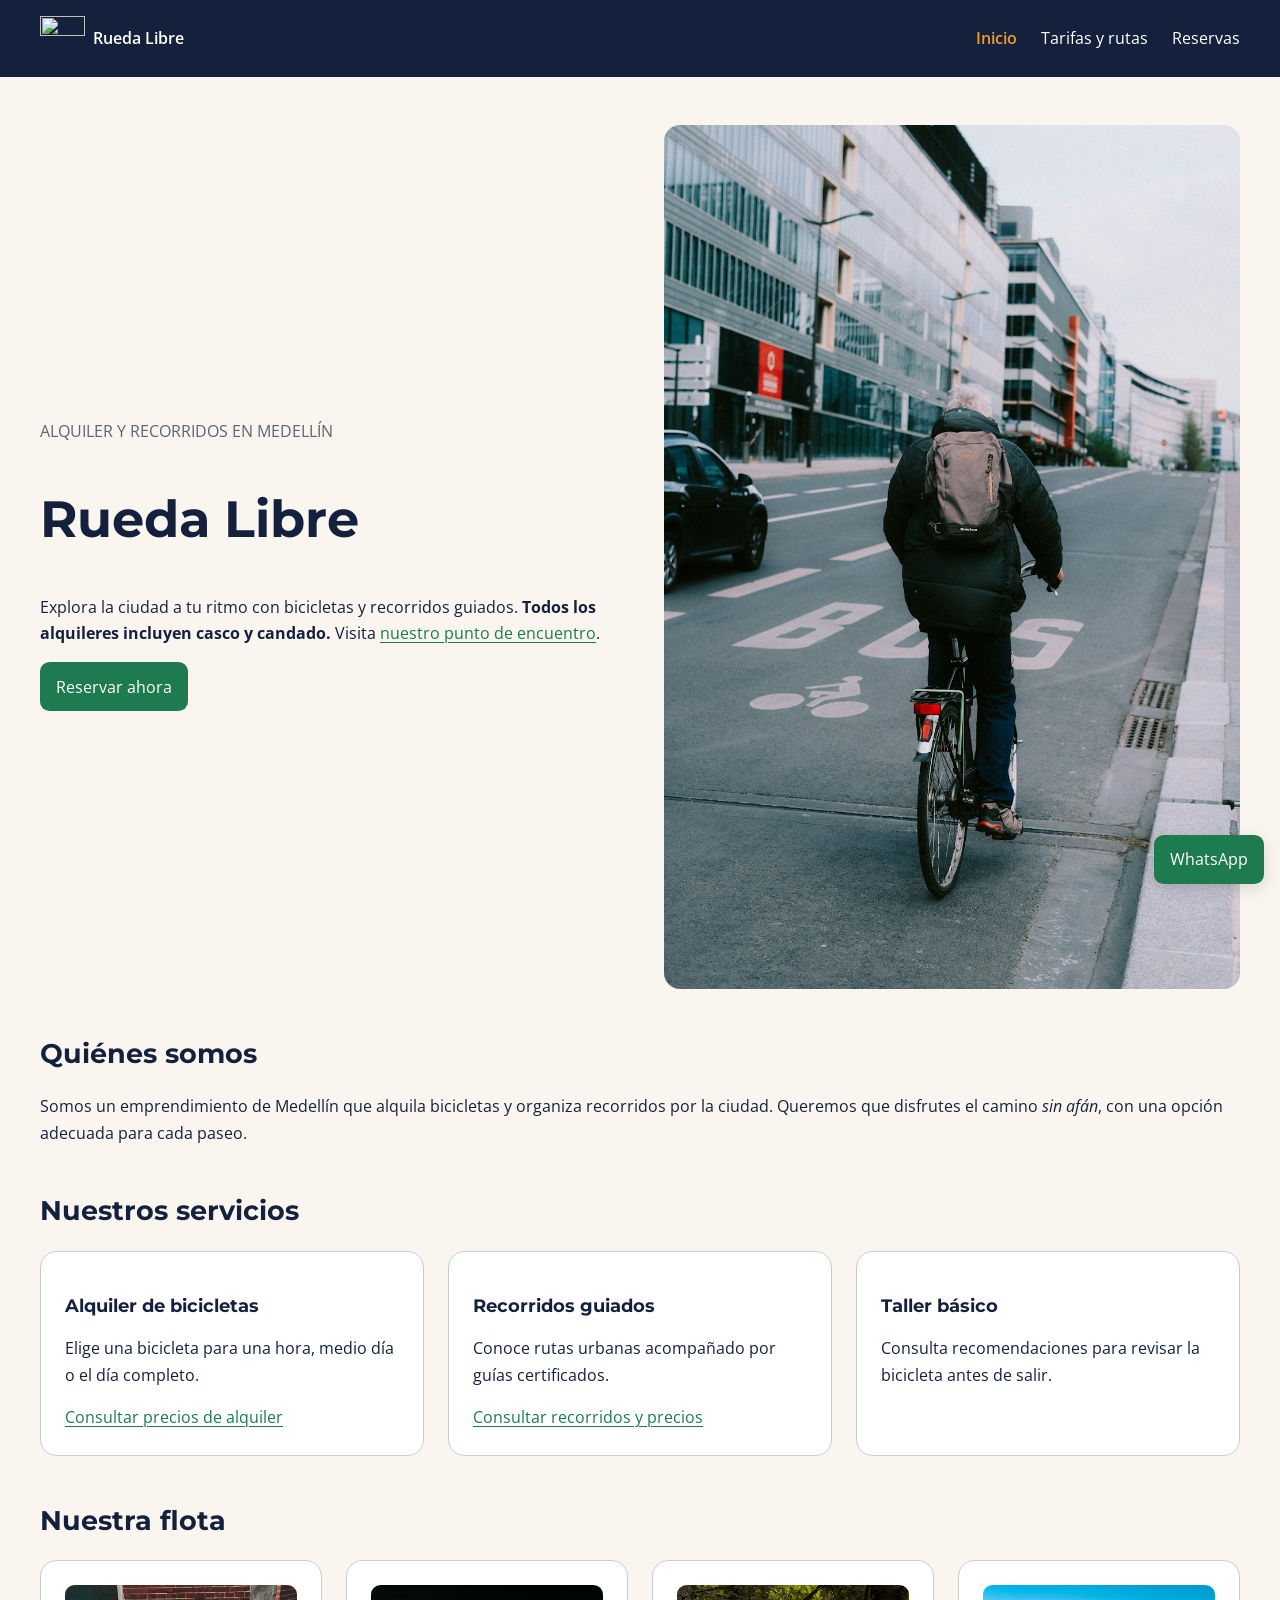
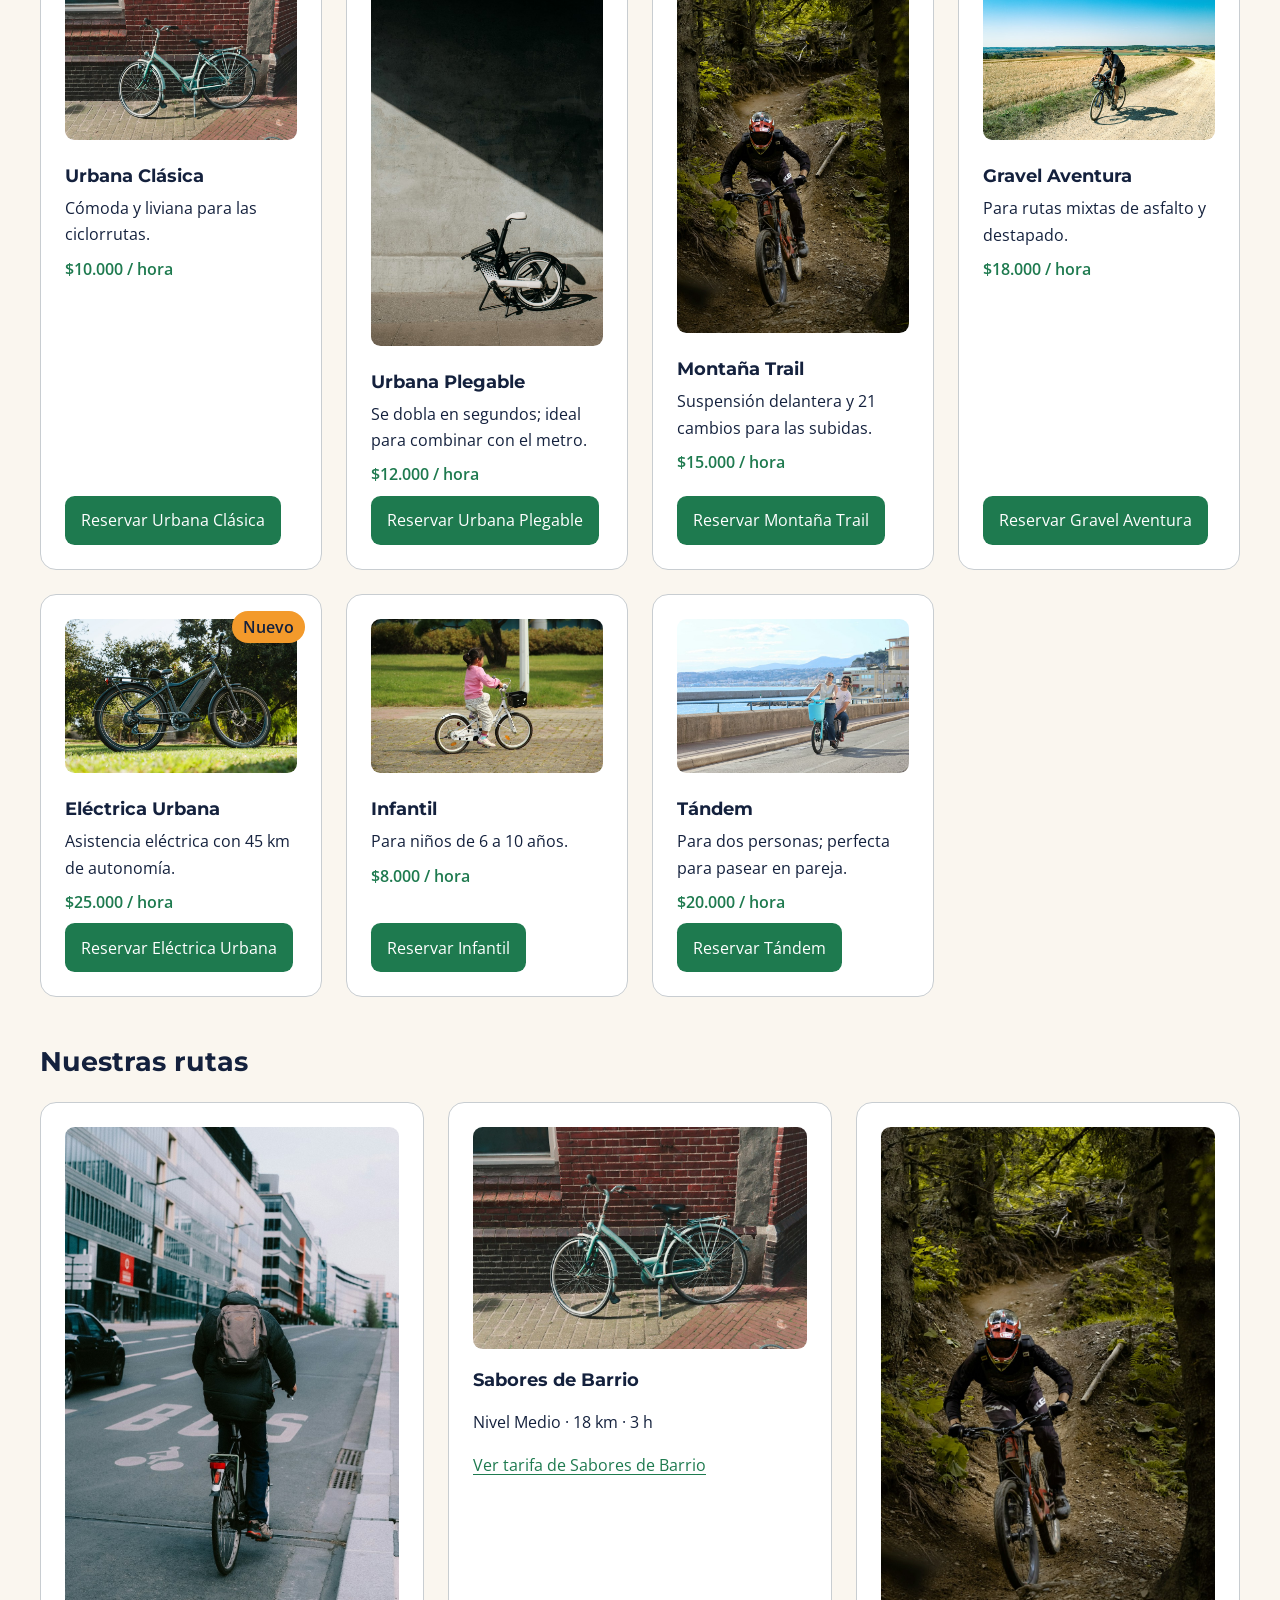
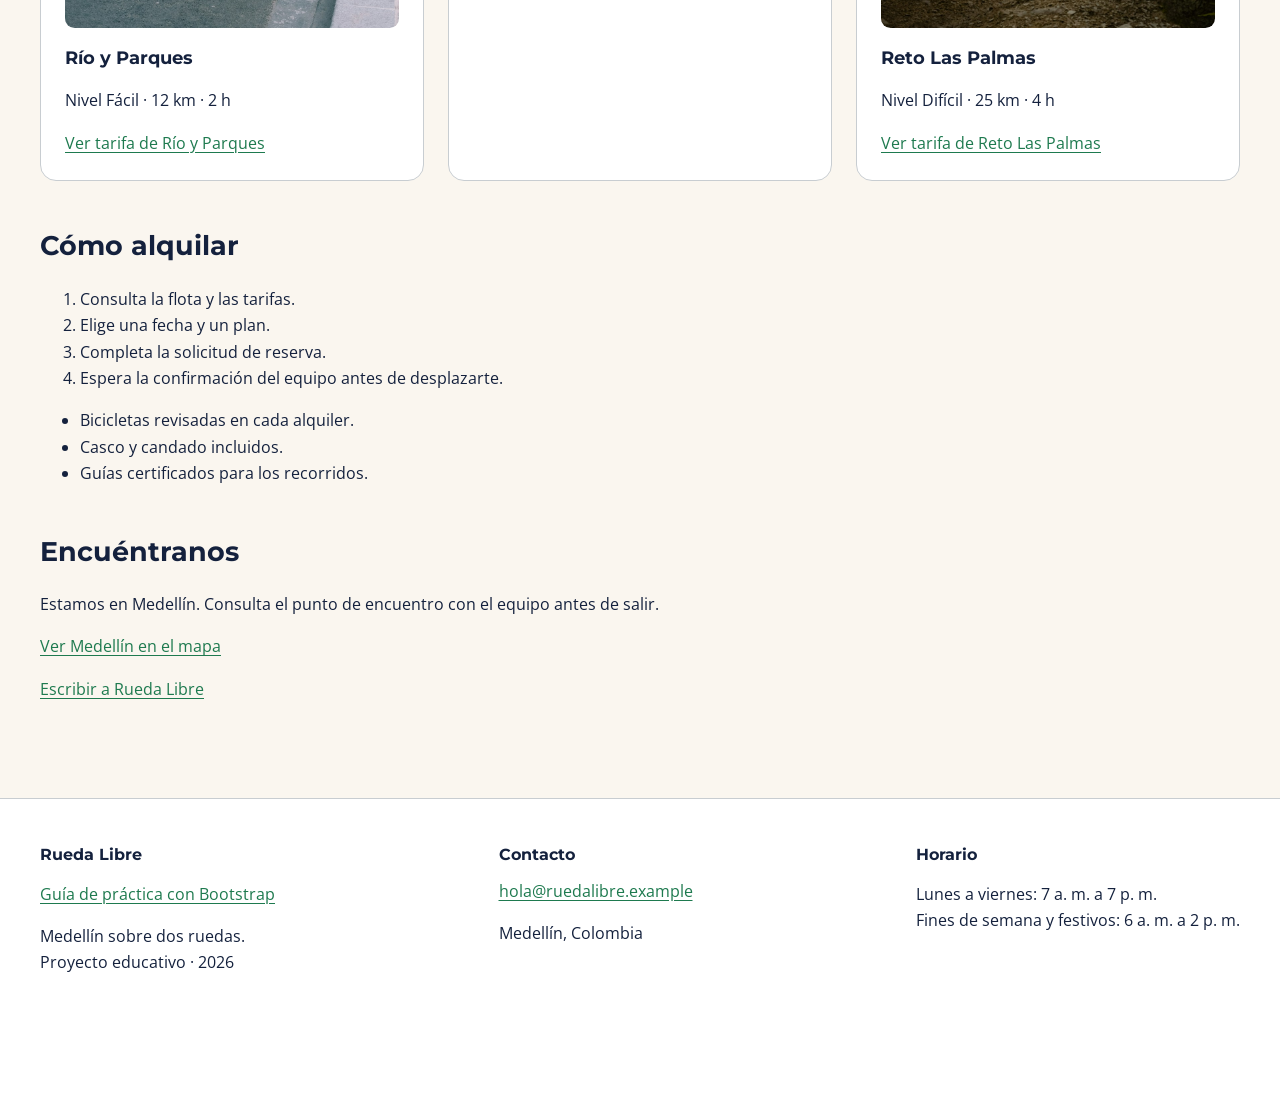
==== commit d0b00be8: "Sincroniza la rama de la guía con la revisión actual" ====
--- a/index.html
+++ b/index.html
@@ -1,595 +1,90 @@
-<!doctype html><html lang="es"><meta charset="utf-8"><meta name="viewport" content="width=device-width, initial-scale=1"><title>Guía Rueda Libre Semana 2 Día 2</title><style>body{margin:0;background:#f6f4fa;color:#202331;font:18px/1.75 system-ui,sans-serif}header,main{max-width:960px;margin:auto;padding:32px}header{padding-bottom:0}section{background:white;margin:24px 0;padding:40px;border-radius:14px;box-shadow:0 5px 25px #19103a08}h1,h2,h3{color:#111;line-height:1.2}h1{font-size:42px}h2{font-size:30px}h3{font-size:22px;margin-top:30px}.eyebrow{font-size:12px;letter-spacing:.1em;color:#6944b2;font-weight:800}pre{background:#f1f2f6;border:1px solid #dddfe7;border-radius:8px;padding:20px;overflow:auto;font:14px/1.65 Consolas,monospace;white-space:pre}table{width:100%;border-collapse:collapse;font-size:15px;margin:24px 0}td,th{padding:12px;text-align:left;border:1px solid #d9d9d9;vertical-align:top}th{background:#eeeaf7}aside{padding:18px 22px;background:#f3effa;border-left:4px solid #7755bd;margin:24px 0}a{color:#52339a;overflow-wrap:anywhere}nav{columns:2;font-size:14px}nav a{display:block;margin:6px 0}@media(max-width:600px){main,header{padding:14px}section{padding:22px}nav{columns:1}}@media print{body{background:white}header nav{display:none}section{break-before:page;box-shadow:none;margin:0;padding:0}pre{white-space:pre-wrap;font-size:9px}main{padding:0}}</style><header><p class="eyebrow">RIWI · CLAN NAKAMOTO</p><h1>Guía de Bootstrap<br>Semana 2 Día 2</h1><p>Ejemplos de código seleccionables para acompañar el proyecto base.</p><nav>
-<a href="#s0">01 De CSS propio a Bootstrap</a>
-<a href="#s1">02 Reconoce el proyecto antes de editar</a>
-<a href="#s2">03 Guarda un punto de partida</a>
-<a href="#s3">04 Entiende qué aporta un framework</a>
-<a href="#s4">05 Lee la grilla de doce partes</a>
-<a href="#s5">06 Comprende los breakpoints</a>
-<a href="#s6">07 Crea la página de prueba</a>
-<a href="#s7">08 Reconstruye la flota sin CSS propio</a>
-<a href="#s8">09 Aprende a leer las utilidades</a>
-<a href="#s9">10 Construye los cuatro beneficios</a>
-<a href="#s10">11 Organiza la llamada a la acción</a>
-<a href="#s11">12 Lleva Bootstrap a inicio</a>
-<a href="#s12">13 Migra las secciones de inicio</a>
-<a href="#s13">14 Migra el encabezado y el pie</a>
-<a href="#s14">15 Resuelve conflictos con DevTools</a>
-<a href="#s15">16 Organiza tarifas con la grilla</a>
-<a href="#s16">17 Organiza reservas sin perder campos</a>
-<a href="#s17">18 Entiende la validación que conservas</a>
-<a href="#s18">19 Limpia el CSS con un criterio claro</a>
-<a href="#s19">20 Prueba antes de dar por terminada la migración</a>
-<a href="#s20">21 Documenta la comparación con honestidad</a>
-<a href="#s21">22 Guarda y publica la versión beta</a>
-<a href="#s22">23 Si algo falla encuentra la causa</a>
-<a href="#s23">24 Guion para enseñar y volver a consultar</a>
-</nav></header><main>
-<section id="s0"><div class="eyebrow">NAKAMOTO · SEMANA 2 · DÍA 2</div><h2>De CSS propio a Bootstrap</h2>
-<p>Esta guía te acompaña para transformar Rueda Libre v1.5 en v2.0-beta. Partimos de un sitio que ya funciona con HTML, CSS, Flexbox y Grid. Hoy vamos a cambiar cómo se distribuye el contenido, conservar sus datos y comprobar que el formulario sigue validando igual.</p>
-<h3>Qué debes tener abierto</h3>
-<p>Extrae Rueda_Libre_Base_S2_D1.zip y abre rueda-libre-v1.5 en VS Code. Abre index.html con Live Server. Deja también el navegador y sus herramientas de desarrollo a mano. Necesitarás internet para cargar Bootstrap desde el CDN; las ilustraciones del proyecto son locales.</p>
-<h3>Cómo trabajar con esta guía</h3>
-<p>Lee la explicación, realiza el cambio en el archivo indicado y comprueba el resultado antes de seguir. Los bloques con comentarios como «conserva aquí los demás campos» muestran dónde va tu contenido existente; ese comentario no reemplaza el contenido. No borres campos, textos o imágenes para que el ejemplo se parezca más al bloque.</p>
-<table>
-<tr><th>Recorrido</th><th>Resultado que vas a construir</th></tr>
-<tr><td>Preparación y fundamentos</td><td>Referencia en Git, grilla y lectura de clases</td></tr>
-<tr><td>Mini reto 5</td><td>pruebas/catalogo-bootstrap.html con siete modelos</td></tr>
-<tr><td>Mini reto 6</td><td>Beneficios y llamada a la acción con utilidades</td></tr>
-<tr><td>Mini reto 7</td><td>Inicio migrado y conflictos de CSS resueltos</td></tr>
-<tr><td>Mini reto 8</td><td>Tarifas y reservas migradas, pruebas y publicación</td></tr>
-</table>
-<aside>El alcance de hoy es la grilla y las utilidades. La navbar plegable, los componentes card, los modales y la validación visual de Bootstrap pertenecen al día 3. Tu menú actual puede seguir visible y adaptable.</aside>
-<p>El proyecto entregado es una base didáctica creada para esta clase. La bitácora tiene espacios para tus observaciones reales. No incluye tiempos inventados, un historial de commits de los coders ni una publicación ya hecha.</p>
-</section>
-<section id="s1"><div class="eyebrow">PREPARACIÓN 01</div><h2>Reconoce el proyecto antes de editar</h2>
-<table>
-<tr><th>Archivo o carpeta</th><th>Para qué sirve</th></tr>
-<tr><td>index.html</td><td>Inicio con portada, servicios, siete bicicletas y rutas</td></tr>
-<tr><td>paginas/tarifas.html</td><td>Tablas de alquiler y recorridos</td></tr>
-<tr><td>paginas/reservas.html</td><td>Formulario completo y contacto</td></tr>
-<tr><td>css/styles.css</td><td>Identidad visual y distribución actual</td></tr>
-<tr><td>img/</td><td>Logo e ilustraciones SVG locales</td></tr>
-<tr><td>bitacora.txt</td><td>Decisiones, resultados y mediciones</td></tr>
-<tr><td>evidencias/</td><td>Capturas que guardarás durante el trabajo</td></tr>
-</table>
-<h3>Comprueba la base</h3>
-<p>Navega desde cada página hacia las otras dos. En inicio deben aparecer siete modelos, incluido Tándem. En reservas, prueba enviar el formulario vacío: el navegador debe señalar un campo obligatorio. Reduce la ventana a 360 px y revisa que el documento no se desplace horizontalmente.</p>
-<h3>Lo que ya sabes y vas a reutilizar</h3>
-<p>HTML define el significado del contenido: nav sigue siendo navegación y article sigue siendo una unidad con sentido propio. CSS define su presentación. Flexbox organiza elementos en una dirección; Grid permite definir filas y columnas. Bootstrap aplica reglas CSS ya escritas a través de clases. No cambia el significado de las etiquetas.</p>
-<pre>&lt;!-- Una etiqueta puede tener varias clases separadas por espacios. --&gt;
-&lt;article class=&quot;tarjeta bici&quot;&gt;
-  &lt;h3&gt;Urbana Clásica&lt;/h3&gt;
-&lt;/article&gt;</pre>
-<p>tarjeta y bici son nombres que definimos en nuestra hoja CSS. En cambio, col-sm-6 es un nombre definido por Bootstrap. Poner una clase en el HTML solo tendrá efecto si se carga la hoja que contiene su regla.</p>
-<aside>Las imágenes SVG del ejemplo son ilustraciones para practicar rutas y diseño. Si las cambias por fotografías, revisa el nombre del archivo, las mayúsculas, su extensión y el texto alternativo.</aside>
-</section>
-<section id="s2"><div class="eyebrow">PREPARACIÓN 02</div><h2>Guarda un punto de partida</h2>
-<p>Antes de migrar, guarda la versión actual. Así podrás consultar qué cambió y recuperar una referencia sin mantener dos sitios completos dentro del mismo proyecto.</p>
-<h3>Si la carpeta todavía no tiene Git</h3>
-<pre>git init
-git add .
-git commit -m &quot;Base Rueda Libre v1.5&quot;
-git branch -M main
-git tag v1.5-base</pre>
-<p>git init inicia el repositorio local. git add prepara los archivos. git commit guarda una versión. git branch nombra la rama principal. La etiqueta v1.5-base señala el punto anterior a Bootstrap. Si ya tienes un repositorio, conserva su historial: omite git init y crea el commit de referencia solo si hay cambios pendientes.</p>
-<h3>Registra una medición que puedas repetir</h3>
-<p>Abre css/styles.css y anota el número total de líneas antes de cambiarlo. En VS Code, Ctrl + Fin lleva a la última línea y la barra de estado muestra su número. Decide desde ahora contar todas las líneas, incluidas las vacías y los comentarios, y usa el mismo criterio al terminar.</p>
-<pre># Consultar después el CSS inicial sin modificar tus archivos
-git show v1.5-base:css/styles.css</pre>
-<p>Para la comparación de la flota, cuenta por separado las declaraciones de distribución: display, grid-template-columns y gap del bloque .flota. No confundas ese conteo con las líneas totales de la hoja ni con el número de clases de HTML.</p>
-<aside>Si recibiste esta base y no construiste su versión original, escribe «tiempo de construcción original no medido». Sí puedes medir cuánto tardas hoy en reconstruir la flota. Bootstrap puede reducir tu CSS propio y aumentar las clases del HTML; registra ambas cosas.</aside>
-<h3>Antes de continuar</h3>
-<p>Confirma que git status indica un árbol limpio después del commit. No cambies de rama ni restaures archivos para consultar el pasado: git show permite leerlos sin tocar el trabajo actual.</p>
-</section>
-<section id="s3"><div class="eyebrow">FUNDAMENTO 01</div><h2>Entiende qué aporta un framework</h2>
-<p>Imagina que quieres separar dos elementos, centrar un título y organizar cuatro bloques. Con CSS propio escribes las reglas y decides sus valores. Con un framework eliges entre reglas disponibles. Sigues tomando decisiones de diseño: el framework no elige por ti qué debe ser importante ni cómo se entiende el contenido.</p>
-<pre>/* Una regla escrita por nosotros */
-.separacion { padding: 1rem; }
+<!DOCTYPE html>
+<html lang="es">
+<head>
+  <meta charset="UTF-8">
+  <meta name="viewport" content="width=device-width, initial-scale=1">
+  <meta name="description" content="Alquiler de bicicletas y recorridos guiados por Medellín.">
+  <title>Alquiler de bicicletas en Medellín | Rueda Libre</title>
+  <link rel="preconnect" href="https://fonts.googleapis.com">
+  <link rel="preconnect" href="https://fonts.gstatic.com" crossorigin>
+  <link href="https://fonts.googleapis.com/css2?family=Montserrat:wght@700&amp;family=Open+Sans:wght@400;600&amp;display=swap" rel="stylesheet">
+  <link rel="stylesheet" href="css/styles.css">
+</head>
+<body>
+  <a class="salto" href="#contenido">Saltar al contenido</a>
+  <header class="encabezado">
+    <div class="contenedor barra">
+      <a class="marca" href="index.html"><img src="img/logo.svg" alt="" width="80" height="80"> Rueda Libre</a>
+      <nav aria-label="Navegación principal"><ul class="menu" id="menu"><li><a href="index.html" class="activo" aria-current="page">Inicio</a></li>
+<li><a href="paginas/tarifas.html">Tarifas y rutas</a></li>
+<li><a href="paginas/reservas.html">Reservas</a></li></ul></nav>
+    </div>
+  </header>
+  <main id="contenido" class="contenedor">
+    <section class="portada" aria-labelledby="titulo">
+      <div><p class="texto-secundario">ALQUILER Y RECORRIDOS EN MEDELLÍN</p><h1 id="titulo">Rueda Libre</h1><p>Explora la ciudad a tu ritmo con bicicletas y recorridos guiados. <strong>Todos los alquileres incluyen casco y candado.</strong> Visita <a href="#encuentranos">nuestro punto de encuentro</a>.</p><a class="boton" href="paginas/reservas.html">Reservar ahora</a></div>
+      <img src="img/rio.jpg" alt="Ciclista circulando por una vía urbana" width="800" height="500">
+    </section>
+    <section aria-labelledby="quienes"><h2 id="quienes">Quiénes somos</h2><p>Somos un emprendimiento de Medellín que alquila bicicletas y organiza recorridos por la ciudad. Queremos que disfrutes el camino <em>sin afán</em>, con una opción adecuada para cada paseo.</p></section>
+    <section aria-labelledby="servicios-titulo"><h2 id="servicios-titulo">Nuestros servicios</h2><div class="servicios">
+      <article class="tarjeta"><h3>Alquiler de bicicletas</h3><p>Elige una bicicleta para una hora, medio día o el día completo.</p><a href="paginas/tarifas.html">Consultar precios de alquiler</a></article>
+      <article class="tarjeta"><h3>Recorridos guiados</h3><p>Conoce rutas urbanas acompañado por guías certificados.</p><a href="paginas/tarifas.html#recorridos">Consultar recorridos y precios</a></article>
+      <article class="tarjeta"><h3>Taller básico</h3><p>Consulta recomendaciones para revisar la bicicleta antes de salir.</p></article>
+    </div></section>
+    <!-- Referencia con CSS Grid. La práctica de Bootstrap se crea en un archivo nuevo dentro de pruebas/. -->
+    <section id="flota" aria-labelledby="flota-titulo"><h2 id="flota-titulo">Nuestra flota</h2><div class="flota">
+      <article class="tarjeta bici">
+        <img src="img/urbana.jpg" alt="Bicicleta urbana fotografiada en una calle" width="640" height="400" loading="lazy">
+        <h3>Urbana Clásica</h3><p>Cómoda y liviana para las ciclorrutas.</p><p class="precio">$10.000 / hora</p>
+        <a class="boton" href="paginas/reservas.html">Reservar Urbana Clásica</a>
+      </article>
+      <article class="tarjeta bici">
+        <img src="img/plegable.jpg" alt="Bicicleta plegable compacta fotografiada junto a una pared" width="640" height="400" loading="lazy">
+        <h3>Urbana Plegable</h3><p>Se dobla en segundos; ideal para combinar con el metro.</p><p class="precio">$12.000 / hora</p>
+        <a class="boton" href="paginas/reservas.html">Reservar Urbana Plegable</a>
+      </article>
+      <article class="tarjeta bici">
+        <img src="img/montana.jpg" alt="Ciclista en bicicleta de montaña por un sendero forestal" width="640" height="400" loading="lazy">
+        <h3>Montaña Trail</h3><p>Suspensión delantera y 21 cambios para las subidas.</p><p class="precio">$15.000 / hora</p>
+        <a class="boton" href="paginas/reservas.html">Reservar Montaña Trail</a>
+      </article>
+      <article class="tarjeta bici">
+        <img src="img/gravel.jpg" alt="Ciclista con equipo en bicicleta por un camino rural de grava" width="640" height="400" loading="lazy">
+        <h3>Gravel Aventura</h3><p>Para rutas mixtas de asfalto y destapado.</p><p class="precio">$18.000 / hora</p>
+        <a class="boton" href="paginas/reservas.html">Reservar Gravel Aventura</a>
+      </article>
+      <article class="tarjeta bici">
+        <img src="img/electrica.jpg" alt="Bicicleta eléctrica estacionada en un parque" width="640" height="400" loading="lazy">
+        <span class="nuevo">Nuevo</span><h3>Eléctrica Urbana</h3><p>Asistencia eléctrica con 45 km de autonomía.</p><p class="precio">$25.000 / hora</p>
+        <a class="boton" href="paginas/reservas.html">Reservar Eléctrica Urbana</a>
+      </article>
+      <article class="tarjeta bici">
+        <img src="img/infantil.jpg" alt="Niña montando una bicicleta infantil en un parque" width="640" height="400" loading="lazy">
+        <h3>Infantil</h3><p>Para niños de 6 a 10 años.</p><p class="precio">$8.000 / hora</p>
+        <a class="boton" href="paginas/reservas.html">Reservar Infantil</a>
+      </article>
+      <article class="tarjeta bici">
+        <img src="img/tandem.jpg" alt="Pareja montando una bicicleta tándem junto al mar" width="640" height="400" loading="lazy">
+        <h3>Tándem</h3><p>Para dos personas; perfecta para pasear en pareja.</p><p class="precio">$20.000 / hora</p>
+        <a class="boton" href="paginas/reservas.html">Reservar Tándem</a>
+      </article>
+    </div></section>
+    <section aria-labelledby="rutas-titulo"><h2 id="rutas-titulo">Nuestras rutas</h2><div class="rutas"><article class="tarjeta"><img src="img/rio.jpg" alt="Ciclista circulando por una vía urbana" width="800" height="500" loading="lazy"><h3>Río y Parques</h3><p>Nivel Fácil · 12 km · 2 h</p><a href="paginas/tarifas.html#recorridos">Ver tarifa de Río y Parques</a></article>
+<article class="tarjeta"><img src="img/barrio.jpg" alt="Bicicleta urbana turquesa estacionada junto a una pared de ladrillo" width="800" height="500" loading="lazy"><h3>Sabores de Barrio</h3><p>Nivel Medio · 18 km · 3 h</p><a href="paginas/tarifas.html#recorridos">Ver tarifa de Sabores de Barrio</a></article>
+<article class="tarjeta"><img src="img/palmas.jpg" alt="Ciclista recorriendo un sendero de montaña" width="800" height="500" loading="lazy"><h3>Reto Las Palmas</h3><p>Nivel Difícil · 25 km · 4 h</p><a href="paginas/tarifas.html#recorridos">Ver tarifa de Reto Las Palmas</a></article></div></section>
+    <section aria-labelledby="como"><h2 id="como">Cómo alquilar</h2><ol><li>Consulta la flota y las tarifas.</li><li>Elige una fecha y un plan.</li><li>Completa la solicitud de reserva.</li><li>Espera la confirmación del equipo antes de desplazarte.</li></ol><ul><li>Bicicletas revisadas en cada alquiler.</li><li>Casco y candado incluidos.</li><li>Guías certificados para los recorridos.</li></ul></section>
+    <section id="encuentranos"><h2>Encuéntranos</h2><p>Estamos en Medellín. Consulta el punto de encuentro con el equipo antes de salir.</p><a href="https://www.openstreetmap.org/#map=13/6.2442/-75.5812" target="_blank" rel="noopener noreferrer">Ver Medellín en el mapa</a><p><a href="mailto:hola@ruedalibre.example">Escribir a Rueda Libre</a></p></section>
+  </main>
+  <footer class="pie">
+    <div class="contenedor pie-bloques">
+      <div><h2>Rueda Libre</h2><p><a href="guia/">Guía de práctica con Bootstrap</a></p><p>Medellín sobre dos ruedas.<br>Proyecto educativo · 2026</p></div>
+      <div><h2>Contacto</h2><a href="mailto:hola@ruedalibre.example">hola@ruedalibre.example</a><p>Medellín, Colombia</p></div>
+      <div><h2>Horario</h2><p>Lunes a viernes: 7 a. m. a 7 p. m.<br>Fines de semana y festivos: 6 a. m. a 2 p. m.</p></div>
+    </div>
+  </footer>
+  <a class="boton whatsapp" href="https://wa.me/573000000000" target="_blank" rel="noopener noreferrer">WhatsApp</a>
+</body>
+</html>
 
-&lt;!-- Una utilidad equivalente de Bootstrap con su escala por defecto --&gt;
-&lt;div class=&quot;p-3&quot;&gt;Contenido con espacio interior&lt;/div&gt;</pre>
-<p>La clase p-3 representa padding de 1rem en los cuatro lados con la configuración predeterminada de Bootstrap. El 3 es una posición en una escala, no tres píxeles. Usar una escala ayuda a repetir espacios coherentes.</p>
-<table>
-<tr><th>Herramienta</th><th>Qué resuelve</th><th>Qué sigues decidiendo</th></tr>
-<tr><td>Grilla</td><td>Anchos y distribución responsive</td><td>Cuántas columnas necesita cada sección</td></tr>
-<tr><td>Utilidades</td><td>Ajustes concretos de CSS</td><td>Espacio, alineación y jerarquía</td></tr>
-<tr><td>Componentes</td><td>Patrones como navbar o modal</td><td>Contenido, comportamiento y personalización</td></tr>
-</table>
-<h3>Por qué no borramos todo el CSS</h3>
-<p>Los colores de Rueda Libre, sus fuentes, el aspecto de sus tablas y los estados de foco pertenecen a su identidad. La migración de hoy mueve la distribución hacia Bootstrap. Mantendremos reglas de marca y controles que ya funcionan.</p>
-<h3>Qué es un CDN</h3>
-<p>Es un servicio que entrega archivos desde una red de servidores. Al usar una URL de CDN, el navegador descarga la hoja CSS o el bundle de JavaScript. Si no hay conexión, ese recurso puede no estar disponible. Fijamos la versión 5.3.8 para que todos practiquemos con los mismos archivos, tal como aparece en el material de la clase.</p>
-<aside>La grilla y las utilidades funcionan con el CSS de Bootstrap. El bundle se carga porque lo pide el reto y quedará listo para los componentes del día 3; no es lo que activa las columnas.</aside>
-</section>
-<section id="s4"><div class="eyebrow">FUNDAMENTO 02</div><h2>Lee la grilla de doce partes</h2>
-<p>La grilla estándar de Bootstrap se organiza con un contenedor, una fila y columnas. Aunque su nombre se traduzca como cuadrícula, esta grilla usa Flexbox por debajo. No es el mismo mecanismo que display: grid de nuestra flota original.</p>
-<pre>&lt;div class=&quot;container&quot;&gt;
-  &lt;div class=&quot;row g-4&quot;&gt;
-    &lt;div class=&quot;col-12 col-md-6&quot;&gt;Primer bloque&lt;/div&gt;
-    &lt;div class=&quot;col-12 col-md-6&quot;&gt;Segundo bloque&lt;/div&gt;
-  &lt;/div&gt;
-&lt;/div&gt;</pre>
-<p>container centra el contenido, agrega espacio lateral y limita su ancho según el tamaño de pantalla. row agrupa las columnas y permite que pasen a otra línea. Cada col-* indica cuántas de doce partes ocupa ese bloque. El contenido real queda dentro de la columna. Puedes usar etiquetas semánticas como section o article si mantienen esa relación.</p>
-<table>
-<tr><th>Clase</th><th>Fracción del ancho de la fila</th><th>Resultado con bloques iguales</th></tr>
-<tr><td>col-12</td><td>12 / 12 = todo el ancho</td><td>1 por fila</td></tr>
-<tr><td>col-6</td><td>6 / 12 = la mitad</td><td>2 por fila</td></tr>
-<tr><td>col-4</td><td>4 / 12 = un tercio</td><td>3 por fila</td></tr>
-<tr><td>col-3</td><td>3 / 12 = un cuarto</td><td>4 por fila</td></tr>
-</table>
-<h3>De dónde sale el espacio entre columnas</h3>
-<p>g-4 configura gutters horizontales y verticales de 1.5rem en la escala predeterminada. En horizontal se construyen con relleno en las columnas y márgenes negativos en la fila. Por eso no conviene dejar una row sin un contenedor apropiado: puede sobresalir. gx-* y gy-* permiten variar cada dirección por separado.</p>
-<aside>No pongas siete artículos sueltos junto a las columnas. Cada bicicleta necesita su propia envoltura col-*. Si un bloque ocupa más espacio del que queda en la fila, pasa a la siguiente; no tiene que completarse una fila de doce antes de cerrar el HTML.</aside>
-</section>
-<section id="s5"><div class="eyebrow">FUNDAMENTO 03</div><h2>Comprende los breakpoints</h2>
-<p>Un breakpoint es un ancho a partir del cual se aplica un cambio. Bootstrap trabaja mobile-first: primero define el tamaño pequeño y luego añade reglas para anchos mayores. Los nombres sm o lg se refieren al ancho del viewport en píxeles CSS, no a una marca de celular o a un dispositivo concreto.</p>
-<table>
-<tr><th>Prefijo</th><th>Se activa desde</th><th>Ejemplo</th></tr>
-<tr><td>Sin prefijo</td><td>0 px</td><td>col-12</td></tr>
-<tr><td>sm</td><td>576 px</td><td>col-sm-6</td></tr>
-<tr><td>md</td><td>768 px</td><td>col-md-6</td></tr>
-<tr><td>lg</td><td>992 px</td><td>col-lg-4</td></tr>
-<tr><td>xl</td><td>1200 px</td><td>col-xl-3</td></tr>
-<tr><td>xxl</td><td>1400 px</td><td>col-xxl-2</td></tr>
-</table>
-<pre>&lt;div class=&quot;col-12 col-sm-6 col-lg-4 col-xl-3&quot;&gt;
-  &lt;!-- Una bicicleta --&gt;
-&lt;/div&gt;</pre>
-<p>En este ejemplo el bloque ocupa todo el ancho al principio. Desde 576 px ocupa la mitad. Desde 992 px ocupa un tercio. Desde 1200 px ocupa un cuarto. Una regla sigue aplicándose por encima de su breakpoint hasta que otra la sustituye. A 768 px, como no hay col-md-* en este ejemplo, sigue vigente col-sm-6.</p>
-<h3>Predice y luego observa</h3>
-<table>
-<tr><th>Ancho de prueba</th><th>Bicicletas por fila</th><th>Por qué</th></tr>
-<tr><td>360 o 575 px</td><td>1</td><td>col-12</td></tr>
-<tr><td>576, 768 o 991 px</td><td>2</td><td>col-sm-6</td></tr>
-<tr><td>992 o 1199 px</td><td>3</td><td>col-lg-4</td></tr>
-<tr><td>1200 o 1280 px</td><td>4</td><td>col-xl-3</td></tr>
-</table>
-<aside>Usamos el reparto de los mini retos completos: siete modelos y 1, 2, 3 y 4 columnas. El laboratorio resumido de Moodle muestra seis bicicletas y otro reparto. En esta guía seguimos los requisitos del producto.</aside>
-</section>
-<section id="s6"><div class="eyebrow">MINI RETO 5 · PASO 01</div><h2>Crea la página de prueba</h2>
-<p>Crea la carpeta pruebas dentro de rueda-libre-v1.5. Dentro crea catalogo-bootstrap.html. Este archivo es un laboratorio para comparar: no reemplaza todavía la página de inicio.</p>
-<pre>&lt;!DOCTYPE html&gt;
-&lt;html lang=&quot;es&quot;&gt;
-&lt;head&gt;
-  &lt;meta charset=&quot;UTF-8&quot;&gt;
-  &lt;meta name=&quot;viewport&quot; content=&quot;width=device-width, initial-scale=1&quot;&gt;
-  &lt;title&gt;Prueba de flota | Rueda Libre&lt;/title&gt;
-  &lt;link rel=&quot;stylesheet&quot;
-    href=&quot;https://cdn.jsdelivr.net/npm/bootstrap@5.3.8/dist/css/bootstrap.min.css&quot;&gt;
-&lt;/head&gt;
-&lt;body&gt;
-  &lt;main class=&quot;container py-5&quot;&gt;
-    &lt;h1 class=&quot;mb-4&quot;&gt;Nuestra flota&lt;/h1&gt;
-    &lt;div class=&quot;row g-4&quot; id=&quot;flota&quot;&gt;
-      &lt;!-- En el siguiente paso van las siete columnas. --&gt;
-    &lt;/div&gt;
-  &lt;/main&gt;
-  &lt;script
-    src=&quot;https://cdn.jsdelivr.net/npm/bootstrap@5.3.8/dist/js/bootstrap.bundle.min.js&quot;&gt;
-  &lt;/script&gt;
-&lt;/body&gt;
-&lt;/html&gt;</pre>
-<p>No enlaces css/styles.css en esta página de prueba. Así demostrarás que la distribución sale de Bootstrap. El enlace CSS va en head; el script va antes de cerrar body. Puedes dividir una etiqueta en varias líneas entre atributos: eso no cambia su funcionamiento.</p>
-<h3>Comprueba la carga</h3>
-<p>Abre la página con Live Server. Pulsa F12, abre Network y recarga. Filtra por bootstrap: deben aparecer el CSS y el bundle sin errores. Una respuesta servida desde caché o un 304 puede ser normal; un 404 indica que la ruta está mal. El título debe tener margen inferior y el contenido debe quedar separado de los bordes.</p>
-<aside>Si todo parece HTML sin estilos, comprueba primero el enlace CSS y la conexión. No intentes arreglar una descarga fallida agregando reglas propias al laboratorio.</aside>
-</section>
-<section id="s7"><div class="eyebrow">MINI RETO 5 · PASO 02</div><h2>Reconstruye la flota sin CSS propio</h2>
-<p>Inicia el cronómetro. En index.html, copia los siete article que están dentro de .flota. En la página de prueba, envuelve cada article con una columna. Cambia las clases del artículo y del enlace como muestra este modelo; conserva el nombre, la descripción y el precio de cada bicicleta.</p>
-<pre>&lt;div class=&quot;col-12 col-sm-6 col-lg-4 col-xl-3&quot;&gt;
-  &lt;article class=&quot;h-100 d-flex flex-column gap-2 p-3 border rounded-3&quot;&gt;
-    &lt;img src=&quot;../img/urbana.svg&quot; class=&quot;img-fluid rounded&quot;
-      alt=&quot;Ilustración de referencia de una bicicleta urbana&quot;
-      width=&quot;640&quot; height=&quot;400&quot;&gt;
-    &lt;h2 class=&quot;fs-5&quot;&gt;Urbana Clásica&lt;/h2&gt;
-    &lt;p&gt;Cómoda y liviana para las ciclorrutas.&lt;/p&gt;
-    &lt;p class=&quot;fw-semibold text-success&quot;&gt;$10.000 / hora&lt;/p&gt;
-    &lt;a href=&quot;../paginas/reservas.html&quot;
-      class=&quot;mt-auto align-self-start text-dark bg-warning p-2 rounded&quot;&gt;
-      Reservar Urbana Clásica
-    &lt;/a&gt;
-  &lt;/article&gt;
-&lt;/div&gt;</pre>
-<p>h-100 hace que el artículo ocupe el alto de su columna. d-flex flex-column organiza su contenido verticalmente. mt-auto empuja el enlace al final del espacio disponible. align-self-start evita que se estire a todo el ancho. img-fluid limita la imagen al ancho disponible. No estamos usando el componente card ni el componente btn.</p>
-<h3>Ajusta las rutas desde pruebas</h3>
-<p>Desde pruebas/catalogo-bootstrap.html, ../ sube a la carpeta principal. Por eso la imagen se busca en ../img/urbana.svg y reservas en ../paginas/reservas.html. En index.html esas mismas rutas no llevan ../. Aplica el cambio a todas las imágenes y enlaces copiados. En esta página de prueba no necesitas la etiqueta Nuevo, que pertenece a los estilos propios.</p>
-<h3>Detén y registra</h3>
-<p>Cuando estén los siete modelos y el reparto correcto, detén el cronómetro. Comprueba a 360, 576, 992 y 1200 px. Anota el tiempo, las clases de distribución y qué control perdiste frente al auto-fit original. Guarda el mini reto con un commit.</p>
-</section>
-<section id="s8"><div class="eyebrow">MINI RETO 6 · FUNDAMENTO</div><h2>Aprende a leer las utilidades</h2>
-<p>Una utilidad suele resolver una propiedad concreta. En vez de crear .espacio-abajo para una sola sección, puedes aplicar mb-4. La notación de espaciado combina la propiedad, el lado, un breakpoint opcional y un valor.</p>
-<table>
-<tr><th>Parte</th><th>Significado</th><th>Ejemplo</th></tr>
-<tr><td>m / p</td><td>margin / padding</td><td>mb-3 / p-3</td></tr>
-<tr><td>t / b</td><td>arriba / abajo</td><td>mt-2 / pb-4</td></tr>
-<tr><td>s / e</td><td>inicio / final de la dirección de escritura</td><td>ms-2 / pe-3</td></tr>
-<tr><td>x / y</td><td>ambos lados horizontales / verticales</td><td>px-3 / py-5</td></tr>
-<tr><td>md, lg…</td><td>desde ese ancho en adelante</td><td>mb-md-0</td></tr>
-</table>
-<table>
-<tr><th>Valor</th><th>Espacio por defecto</th></tr>
-<tr><td>0</td><td>0</td></tr>
-<tr><td>1</td><td>0.25rem</td></tr>
-<tr><td>2</td><td>0.5rem</td></tr>
-<tr><td>3</td><td>1rem</td></tr>
-<tr><td>4</td><td>1.5rem</td></tr>
-<tr><td>5</td><td>3rem</td></tr>
-<tr><td>auto</td><td>Margen automático cuando la utilidad lo admite</td></tr>
-</table>
-<p>Con la configuración habitual de 16 px para 1rem, p-3 equivale a 16 px. Si cambia el tamaño raíz, cambia su equivalencia. mb-4 mb-md-0 deja 1.5rem debajo en tamaños pequeños y retira ese margen desde 768 px.</p>
-<h3>Otras clases que usaremos</h3>
-<p>fw-bold resalta el peso del texto; fs-5 elige un tamaño de fuente; text-center centra texto; lead destaca un párrafo. bg-warning asigna un fondo y text-dark un texto oscuro. text-bg-dark combina un fondo oscuro con texto claro. Elegir una utilidad de color no reemplaza revisar el contraste.</p>
-<aside>En Bootstrap 5 usa ms-* y me-* para inicio y final. No copies ml-* o mr-* de ejemplos antiguos. No todos los nombres aceptan un breakpoint: por ejemplo, fs-md-5 no viene incluido como utilidad estándar. Usa las clases que existen.</aside>
-</section>
-<section id="s9"><div class="eyebrow">MINI RETO 6 · PASO 01</div><h2>Construye los cuatro beneficios</h2>
-<p>En pruebas/catalogo-bootstrap.html, agrega esta sección dentro de main, después del cierre de la fila de la flota. Usa solo clases de Bootstrap: no agregues style, una etiqueta style ni una hoja propia.</p>
-<pre>&lt;section class=&quot;py-5&quot; aria-labelledby=&quot;beneficios-titulo&quot;&gt;
-  &lt;h2 id=&quot;beneficios-titulo&quot; class=&quot;text-center mb-4&quot;&gt;
-    ¿Por qué Rueda Libre?
-  &lt;/h2&gt;
-  &lt;div class=&quot;row g-4&quot;&gt;
-    &lt;div class=&quot;col-12 col-sm-6 col-lg-3&quot;&gt;
-      &lt;h3 class=&quot;fs-5 fw-bold&quot;&gt;Bicicletas revisadas&lt;/h3&gt;
-      &lt;p class=&quot;mb-1&quot;&gt;Revisamos cada bicicleta antes de entregarla.&lt;/p&gt;
-      &lt;p class=&quot;fw-semibold text-success&quot;&gt;En cada alquiler&lt;/p&gt;
-    &lt;/div&gt;
-    &lt;div class=&quot;col-12 col-sm-6 col-lg-3&quot;&gt;
-      &lt;h3 class=&quot;fs-5 fw-bold&quot;&gt;Equipo incluido&lt;/h3&gt;
-      &lt;p class=&quot;mb-1&quot;&gt;Sales con casco y candado.&lt;/p&gt;
-      &lt;p class=&quot;fw-semibold text-success&quot;&gt;Sin costo adicional&lt;/p&gt;
-    &lt;/div&gt;
-    &lt;div class=&quot;col-12 col-sm-6 col-lg-3&quot;&gt;
-      &lt;h3 class=&quot;fs-5 fw-bold&quot;&gt;Guías certificados&lt;/h3&gt;
-      &lt;p class=&quot;mb-1&quot;&gt;Recorre la ciudad con acompañamiento.&lt;/p&gt;
-      &lt;p class=&quot;fw-semibold text-success&quot;&gt;En los recorridos guiados&lt;/p&gt;
-    &lt;/div&gt;
-    &lt;div class=&quot;col-12 col-sm-6 col-lg-3&quot;&gt;
-      &lt;h3 class=&quot;fs-5 fw-bold&quot;&gt;Más puntos de devolución&lt;/h3&gt;
-      &lt;p class=&quot;mb-1&quot;&gt;Consulta el punto para terminar tu paseo.&lt;/p&gt;
-      &lt;p class=&quot;fw-semibold text-success&quot;&gt;Tres sedes&lt;/p&gt;
-    &lt;/div&gt;
-  &lt;/div&gt;
-&lt;/section&gt;</pre>
-<p>Cada beneficio ocupa una columna completa al principio, media desde sm y un cuarto desde lg. Observa que esta sección puede usar breakpoints distintos a los de la flota: cada contenido tiene sus necesidades. Aquí h3 corresponde al subtítulo de un beneficio dentro de una sección h2.</p>
-<aside>El dato de tres sedes pertenece al caso del mini reto. No inventes direcciones: el proyecto no las proporciona. En la versión real habría que confirmarlas con el cliente.</aside>
-</section>
-<section id="s10"><div class="eyebrow">MINI RETO 6 · PASO 02</div><h2>Organiza la llamada a la acción</h2>
-<p>Debajo de los beneficios, todavía dentro de main, agrega una franja con texto y un enlace a reservas. En móvil quedará apilada; desde md sus elementos compartirán una fila.</p>
-<pre>&lt;section class=&quot;p-4 rounded-3 text-bg-dark&quot;
-  aria-labelledby=&quot;rodar-titulo&quot;&gt;
-  &lt;div class=&quot;d-flex flex-column flex-md-row align-items-center
-    justify-content-between gap-3&quot;&gt;
-    &lt;div&gt;
-      &lt;h2 id=&quot;rodar-titulo&quot; class=&quot;mb-2&quot;&gt;¿Listo para rodar?&lt;/h2&gt;
-      &lt;p class=&quot;mb-0&quot;&gt;Elige tu bicicleta y prepara tu recorrido.&lt;/p&gt;
-    &lt;/div&gt;
-    &lt;img src=&quot;../img/logo.svg&quot; alt=&quot;&quot; width=&quot;80&quot; height=&quot;80&quot;
-      class=&quot;d-none d-md-block&quot;&gt;
-    &lt;a href=&quot;../paginas/reservas.html&quot;
-      class=&quot;d-inline-block bg-warning text-dark fw-semibold
-        px-4 py-3 rounded-3 text-decoration-none&quot;&gt;
-      Ir a reservas
-    &lt;/a&gt;
-  &lt;/div&gt;
-&lt;/section&gt;</pre>
-<p>flex-column coloca el eje principal en vertical. flex-md-row lo vuelve horizontal desde 768 px. justify-content-between reparte el espacio sobrante en ese eje; align-items-center centra en el eje cruzado. gap-3 mantiene una separación de 1rem cuando no sobra espacio.</p>
-<p>d-none oculta la imagen y la saca de la distribución. d-md-block la muestra desde md. El alt vacío es adecuado porque este logo es decorativo: el nombre del negocio ya está en el contexto. No ocultes con esta técnica información necesaria para reservar.</p>
-<h3>Por qué el enlace sigue siendo un enlace</h3>
-<p>Ir a reservas navega a otra página, por eso usamos a. Un button serviría para una acción dentro del contexto actual, como enviar un formulario. Que un enlace tenga fondo y relleno no cambia su función. El aspecto destacado de hoy se consigue con utilidades.</p>
-<h3>Comprueba y registra</h3>
-<p>A 767 px la imagen debe estar oculta; a 768 px debe aparecer y la franja pasar a fila. Usa Tab para llegar al enlace. En la bitácora explica cinco clases que consultaste y probaste, y guarda el mini reto en Git.</p>
-</section>
-<section id="s11"><div class="eyebrow">MINI RETO 7 · PASO 01</div><h2>Lleva Bootstrap a inicio</h2>
-<p>Ahora integra el framework en index.html. Primero agrega el enlace CSS de Bootstrap antes de css/styles.css; conserva los enlaces a Google Fonts. Agrega el mismo bundle antes de cerrar body. En la página de pruebas sigue sin enlazarse la hoja propia.</p>
-<pre>&lt;!-- Dentro de head, después de las fuentes --&gt;
-&lt;link rel=&quot;stylesheet&quot;
-  href=&quot;https://cdn.jsdelivr.net/npm/bootstrap@5.3.8/dist/css/bootstrap.min.css&quot;&gt;
-&lt;link rel=&quot;stylesheet&quot; href=&quot;css/styles.css&quot;&gt;
 
-&lt;!-- Sustituye las clases del main; conserva su id --&gt;
-&lt;main id=&quot;contenido&quot; class=&quot;container py-5&quot;&gt;
-  &lt;!-- Conserva las secciones existentes. --&gt;
-&lt;/main&gt;</pre>
-<h3>Migra la portada sin perder su contenido</h3>
-<pre>&lt;section class=&quot;mb-5&quot; aria-labelledby=&quot;titulo&quot;&gt;
-  &lt;div class=&quot;row g-4 align-items-center&quot;&gt;
-    &lt;div class=&quot;col-12 col-md-6&quot;&gt;
-      &lt;p class=&quot;texto-secundario&quot;&gt;ALQUILER Y RECORRIDOS EN MEDELLÍN&lt;/p&gt;
-      &lt;h1 id=&quot;titulo&quot;&gt;Rueda Libre&lt;/h1&gt;
-      &lt;!-- Conserva el párrafo completo y sus enlaces. --&gt;
-      &lt;a class=&quot;boton&quot; href=&quot;paginas/reservas.html&quot;&gt;Reservar ahora&lt;/a&gt;
-    &lt;/div&gt;
-    &lt;div class=&quot;col-12 col-md-6&quot;&gt;
-      &lt;img src=&quot;img/rio.svg&quot; class=&quot;img-fluid rounded-3&quot;
-        alt=&quot;Ilustración de una ruta entre montañas de Medellín&quot;
-        width=&quot;800&quot; height=&quot;500&quot;&gt;
-    &lt;/div&gt;
-  &lt;/div&gt;
-&lt;/section&gt;</pre>
-<p>Las dos col-md-6 producen mitades desde 768 px. En móvil siguen ocupando todo el ancho. align-items-center alinea verticalmente las columnas de esa fila. Mantén un único h1; el resto de títulos de sección sigue en h2.</p>
-<aside>Cargar la hoja propia después ayuda a resolver reglas con igual prioridad y especificidad. El orden por sí solo no derrota un selector más específico ni una declaración importante. Resolveremos los conflictos mirando las reglas concretas.</aside>
-</section>
-<section id="s12"><div class="eyebrow">MINI RETO 7 · PASO 02</div><h2>Migra las secciones de inicio</h2>
-<p>En la flota de index.html, cambia div.flota por div.row.g-4 y envuelve cada bicicleta en col-12 col-sm-6 col-lg-4 col-xl-3. Conserva tarjeta y bici para su apariencia. Agrega al artículo h-100 d-flex flex-column gap-2 y al enlace mt-auto align-self-start. Aquí el título de cada bicicleta sigue en h3 porque está dentro de Nuestra flota, que tiene h2.</p>
-<pre>&lt;div class=&quot;row g-4&quot;&gt;
-  &lt;div class=&quot;col-12 col-sm-6 col-lg-4 col-xl-3&quot;&gt;
-    &lt;article class=&quot;tarjeta bici h-100 d-flex flex-column gap-2&quot;&gt;
-      &lt;!-- Conserva imagen, h3, descripción y precio. --&gt;
-      &lt;a class=&quot;boton mt-auto align-self-start&quot;
-        href=&quot;paginas/reservas.html&quot;&gt;Reservar Urbana Clásica&lt;/a&gt;
-    &lt;/article&gt;
-  &lt;/div&gt;
-  &lt;!-- Repite la envoltura para los otros seis artículos existentes. --&gt;
-&lt;/div&gt;</pre>
-<table>
-<tr><th>Bloque existente</th><th>Envoltura que debes usar</th></tr>
-<tr><td>div.servicios</td><td>Cámbialo por row g-4; cada article va en col-12 col-md-4</td></tr>
-<tr><td>div.rutas</td><td>Cámbialo por row g-4; cada article va en col-12 col-md-4</td></tr>
-<tr><td>Cada tarjeta de servicios y rutas</td><td>Añade h-100 si quieres igualar altos dentro de la fila</td></tr>
-<tr><td>Secciones principales</td><td>Añade mb-5 para conservar separación vertical</td></tr>
-</table>
-<p>Copia a inicio los beneficios y la franja de la página de prueba. Corrige sus rutas: ../img/logo.svg pasa a img/logo.svg y ../paginas/reservas.html pasa a paginas/reservas.html. Si copias solo las secciones, no copies otro main, otro h1 ni el segundo head.</p>
-<h3>Qué debes retirar del CSS en este punto</h3>
-<p>Retira las reglas de .portada, .servicios, .rutas y .flota, incluidas sus variantes dentro de las media queries. De .bici retira display, flex-direction y gap. Retira la regla .bici .boton que se sustituyó por mt-auto y align-self-start. Conserva .bici h3 y .bici p si quieres mantener los márgenes de su contenido.</p>
-<aside>No elimines aún .layout-tarifas, .layout-reservas ni .fila-campos: las otras páginas todavía dependen de ellas. Comenta esos bloques como pendientes del mini reto 8.</aside>
-</section>
-<section id="s13"><div class="eyebrow">MINI RETO 7 · PASO 03</div><h2>Migra el encabezado y el pie</h2>
-<p>El encabezado compartido también puede organizarse con utilidades. Todavía no construiremos una navbar plegable: el menú seguirá cambiando de línea cuando necesite espacio.</p>
-<pre>&lt;header class=&quot;encabezado py-3&quot;&gt;
-  &lt;div class=&quot;container d-flex flex-column flex-md-row
-    justify-content-md-between align-items-center gap-3&quot;&gt;
-    &lt;a class=&quot;marca d-flex align-items-center gap-2&quot; href=&quot;index.html&quot;&gt;
-      &lt;img src=&quot;img/logo.svg&quot; alt=&quot;&quot; width=&quot;80&quot; height=&quot;80&quot;&gt;
-      Rueda Libre
-    &lt;/a&gt;
-    &lt;nav aria-label=&quot;Navegación principal&quot;&gt;
-      &lt;ul id=&quot;menu&quot; class=&quot;menu d-flex flex-wrap
-        justify-content-center gap-4 list-unstyled m-0 p-0&quot;&gt;
-        &lt;!-- Conserva los tres li y sus enlaces. --&gt;
-      &lt;/ul&gt;
-    &lt;/nav&gt;
-  &lt;/div&gt;
-&lt;/header&gt;</pre>
-<p>Sustituye el contenedor interior del pie por el siguiente. Conserva dentro sus tres bloques: marca, contacto y horario. El div no necesita seguir llamándose pie-bloques porque la distribución estará expresada en utilidades.</p>
-<pre>&lt;div class=&quot;container d-flex flex-column flex-md-row
-  justify-content-between align-items-start gap-4&quot;&gt;
-  &lt;!-- Aquí siguen los tres bloques existentes del pie. --&gt;
-&lt;/div&gt;</pre>
-<p>Retira .barra y .pie-bloques del CSS y sus variantes responsive. De .menu quita display, flex-wrap, justify-content, gap, list-style, margin y padding; conserva las reglas que dan apariencia a sus enlaces. De .marca quita display, align-items y gap; conserva color, tipografía y decoración. La clase encabezado puede conservar fondo y color.</p>
-<h3>Qué replicar en las otras páginas</h3>
-<p>Cuando migres tarifas y reservas, lleva este mismo marcado a sus encabezados y pies. Ajusta href y src para usar ../ desde paginas/. Conserva aria-current=&quot;page&quot; y activo únicamente en el enlace de la página que se está visitando.</p>
-<aside>Conserva los id usados por los enlaces y el salto a #contenido. Una migración visual no debe romper los destinos de navegación.</aside>
-</section>
-<section id="s14"><div class="eyebrow">MINI RETO 7 · PASO 04</div><h2>Resuelve conflictos con DevTools</h2>
-<p>Si algo no se ve como esperabas, selecciona ese elemento con Inspeccionar. En Styles busca la propiedad en conflicto. Una declaración tachada perdió frente a otra regla; no siempre significa que sea inútil o incorrecta. En Computed revisa el valor que finalmente se aplica y desde dónde viene.</p>
-<table>
-<tr><th>Síntoma</th><th>Qué inspeccionar</th><th>Corrección razonada</th></tr>
-<tr><td>La fila sigue siendo una cuadrícula CSS</td><td>¿Quedó class=&quot;flota row&quot; y .flota con display: grid?</td><td>Retira flota del marcado y su regla de distribución</td></tr>
-<tr><td>Una fila queda centrada y estrecha de más</td><td>¿Se conservaron contenedor y container juntos?</td><td>Sustituye contenedor por container; retira la regla anterior cuando no se use</td></tr>
-<tr><td>El título usa otra fuente</td><td>¿Una regla posterior sobrescribe font-family?</td><td>Mantén la regla agrupada de títulos en styles.css y verifica las fuentes cargadas</td></tr>
-<tr><td>Un enlace no cambia de color</td><td>¿Tiene una utilidad text-* que declara color importante?</td><td>Retira la utilidad si el color debe venir de la clase de marca</td></tr>
-</table>
-<h3>Especificidad y orden con un ejemplo</h3>
-<pre>/* p tiene especificidad 0-0-1 */
-p { color: var(--azul-noche); }
 
-/* .bici p tiene especificidad 0-1-1 */
-.bici p { color: var(--verde-ruta); }</pre>
-<p>Si ambas reglas tienen la misma importancia y pertenecen al mismo contexto de cascada, gana .bici p por su mayor especificidad. Para que solo el precio sea verde, evita teñir todos los párrafos y usa la clase precio en el párrafo correspondiente. No resuelvas cada diferencia agregando !important.</p>
-<h3>La herencia no es otra competencia entre selectores</h3>
-<p>Un párrafo puede heredar color de body si no recibe otro color. En cambio, background y padding no se heredan de esa forma. Una regla que asigna color directamente al párrafo se aplica antes que el color que habría heredado. Por eso hay que inspeccionar el elemento correcto.</p>
-<aside>Registra tres conflictos que realmente observes: selector, propiedad, valor ganador y cambio realizado. Los ejemplos de esta página son hipótesis para diagnosticar, no resultados que debas copiar como si hubieran ocurrido.</aside>
-</section>
-<section id="s15"><div class="eyebrow">MINI RETO 8 · PASO 01</div><h2>Organiza tarifas con la grilla</h2>
-<p>Agrega Bootstrap a paginas/tarifas.html. Tu hoja propia se carga después con href=&quot;../css/styles.css&quot;. Sustituye el main por class=&quot;container py-5&quot; y migra encabezado y pie con las utilidades ya explicadas.</p>
-<pre>&lt;div class=&quot;row g-4&quot;&gt;
-  &lt;div class=&quot;col-12 col-lg-8&quot;&gt;
-    &lt;section class=&quot;mb-4&quot;&gt;
-      &lt;h2&gt;Alquiler de bicicletas&lt;/h2&gt;
-      &lt;!-- Conserva la tabla completa y la nota de casco y candado. --&gt;
-    &lt;/section&gt;
-    &lt;section id=&quot;recorridos&quot; class=&quot;mb-4&quot;&gt;
-      &lt;h2&gt;Recorridos guiados&lt;/h2&gt;
-      &lt;!-- Conserva tabla, horario de salidas y enlace a reservas. --&gt;
-    &lt;/section&gt;
-  &lt;/div&gt;
-  &lt;div class=&quot;col-12 col-lg-4&quot;&gt;
-    &lt;aside class=&quot;tarjeta&quot;&gt;
-      &lt;h2&gt;Antes de salir&lt;/h2&gt;
-      &lt;!-- Conserva la lista y el aviso de confirmación. --&gt;
-    &lt;/aside&gt;
-  &lt;/div&gt;
-&lt;/div&gt;</pre>
-<p>Sustituye div.layout-tarifas por row g-4. El bloque que contiene las dos tablas ocupa ocho de doce partes desde lg; la información complementaria ocupa cuatro. En móvil ambos usan el ancho completo. Ocho más cuatro completa las doce partes de una fila.</p>
-<h3>Conserva el significado de las tablas</h3>
-<p>No conviertas los datos en una colección de div para facilitar el diseño. Conserva table, caption, thead, tbody y los th con scope. La grilla distribuye bloques de la página; la tabla representa relaciones entre filas y columnas. Mantén las reglas propias de bordes, rellenos y encabezados de tabla.</p>
-<p>Si una tabla con más datos no cabe, puedes envolverla en un div con overflow-auto para limitar el desplazamiento a ese bloque. Primero revisa el ancho, los textos y el relleno. En esta base las tablas deben poder leerse en móvil sin que todo el documento se desplace lateralmente.</p>
-<aside>Cuando la página esté migrada, retira .layout-tarifas y su regla dentro del breakpoint de 1200 px. Conserva el id recorridos para que sigan funcionando los enlaces desde inicio.</aside>
-</section>
-<section id="s16"><div class="eyebrow">MINI RETO 8 · PASO 02</div><h2>Organiza reservas sin perder campos</h2>
-<p>Agrega a paginas/reservas.html los mismos recursos Bootstrap, con ../css/styles.css después. Cambia el contenedor principal a container py-5. El reto pide proporción 8/4 desde md: en esta migración las dos columnas aparecen desde 768 px, aunque la base las mostraba desde 1200 px.</p>
-<pre>&lt;div class=&quot;row g-4&quot;&gt;
-  &lt;div class=&quot;col-12 col-md-8&quot;&gt;
-    &lt;section id=&quot;formulario&quot;&gt;
-      &lt;h2&gt;Formulario de reserva&lt;/h2&gt;
-      &lt;!-- Conserva aquí TODO el form original. --&gt;
-    &lt;/section&gt;
-  &lt;/div&gt;
-  &lt;div class=&quot;col-12 col-md-4&quot;&gt;
-    &lt;aside class=&quot;tarjeta&quot;&gt;
-      &lt;!-- Conserva contacto, horarios y aviso educativo. --&gt;
-    &lt;/aside&gt;
-  &lt;/div&gt;
-&lt;/div&gt;</pre>
-<h3>Migra las dos filas de campos cortos</h3>
-<p>En el formulario hay dos div.fila-campos: uno agrupa documento y celular; el otro, plan y cantidad. En cada caso usa row g-3 y añade col-12 col-sm-6 a sus dos div.campo. Los label y los controles quedan dentro de su columna. No pongas la clase row directamente en fieldset.</p>
-<pre>&lt;div class=&quot;row g-3&quot;&gt;
-  &lt;div class=&quot;campo col-12 col-sm-6&quot;&gt;
-    &lt;label for=&quot;documento&quot;&gt;Documento&lt;/label&gt;
-    &lt;input id=&quot;documento&quot; name=&quot;documento&quot; type=&quot;text&quot;
-      inputmode=&quot;numeric&quot; pattern=&quot;[0-9]{6,10}&quot;
-      title=&quot;Entre 6 y 10 dígitos, sin puntos ni espacios&quot; required&gt;
-  &lt;/div&gt;
-  &lt;div class=&quot;campo col-12 col-sm-6&quot;&gt;
-    &lt;!-- Conserva label y control completos de celular. --&gt;
-  &lt;/div&gt;
-&lt;/div&gt;</pre>
-<aside>Retira .layout-reservas y .fila-campos del CSS, incluidas sus variantes responsive. Conserva fieldset, legend, label, input, select, textarea y sus estilos: hoy estás cambiando distribución, no las reglas del formulario.</aside>
-</section>
-<section id="s17"><div class="eyebrow">MINI RETO 8 · PASO 03</div><h2>Entiende la validación que conservas</h2>
-<p>La validación nativa la realiza el navegador antes de enviar el formulario. Bootstrap no comprueba la disponibilidad de bicicletas. Cambiar columnas o colores no debe modificar required, pattern, min, max o los nombres de los controles.</p>
-<table>
-<tr><th>Campo</th><th>Regla del caso</th><th>Cómo se expresa</th></tr>
-<tr><td>Nombre</td><td>Obligatorio, mínimo 3 caracteres</td><td>required y minlength=&quot;3&quot;</td></tr>
-<tr><td>Documento</td><td>6 a 10 dígitos</td><td>type=&quot;text&quot; y pattern=&quot;[0-9]{6,10}&quot;</td></tr>
-<tr><td>Correo</td><td>Formato de correo y obligatorio</td><td>type=&quot;email&quot; y required</td></tr>
-<tr><td>Celular</td><td>10 dígitos, empieza por 3</td><td>type=&quot;tel&quot; y pattern=&quot;3[0-9]{9}&quot;</td></tr>
-<tr><td>Fecha</td><td>1 nov a 31 dic de 2026</td><td>type=&quot;date&quot;, min y max</td></tr>
-<tr><td>Tipo de bicicleta</td><td>Una opción obligatoria</td><td>radio con el mismo name y required</td></tr>
-<tr><td>Plan</td><td>Obligatorio</td><td>select required y primera opción vacía</td></tr>
-<tr><td>Cantidad</td><td>Entero entre 1 y 6</td><td>number, min=&quot;1&quot;, max=&quot;6&quot;, step=&quot;1&quot;</td></tr>
-<tr><td>Comentarios</td><td>Opcional, hasta 300 caracteres</td><td>textarea maxlength=&quot;300&quot;</td></tr>
-<tr><td>Políticas</td><td>Aceptación obligatoria</td><td>checkbox required</td></tr>
-</table>
-<p>El documento es un identificador, no una cantidad para hacer operaciones: text permite usar un patrón y conservar ceros iniciales. inputmode=&quot;numeric&quot; sugiere un teclado, pero no valida. En el patrón [0-9] significa un dígito; {6,10} exige entre seis y diez. type=&quot;tel&quot; tampoco valida por sí solo un número colombiano: lo hace el patrón.</p>
-<h3>for, id y name cumplen funciones distintas</h3>
-<p>for conecta la etiqueta con el control que tiene ese id. Al hacer clic en el label, ese control recibe foco o cambia su selección. name identifica el dato enviado. Los radios del tipo de bicicleta comparten name para permitir una sola elección. Cada uno conserva un id distinto.</p>
-<aside>El proyecto mantiene method=&quot;post&quot; del caso. Un servidor estático no procesa reservas: después de pasar la validación, el envío puede terminar en 405 o 501. No es una reserva confirmada ni una falla del patrón. No cambies a GET para ocultar esa limitación. Usa datos ficticios.</aside>
-</section>
-<section id="s18"><div class="eyebrow">MINI RETO 8 · PASO 04</div><h2>Limpia el CSS con un criterio claro</h2>
-<p>Busca cada clase de distribución en los tres HTML antes de borrar su regla. Si una página aún la usa, migra ese bloque primero. El objetivo no es reducir líneas a cualquier costo: es evitar dos sistemas compitiendo por el mismo trabajo.</p>
-<table>
-<tr><th>Retirar cuando ya no se use</th><th>Conservar o ajustar</th></tr>
-<tr><td>.contenedor y main con padding</td><td>container py-5 en los tres main</td></tr>
-<tr><td>section con margin-bottom global</td><td>mb-5 o mb-4 en las secciones que lo necesitan</td></tr>
-<tr><td>.barra y .pie-bloques</td><td>Utilidades flex en encabezado y pie</td></tr>
-<tr><td>Distribución de .marca y .menu</td><td>Colores, tamaño del logo y estados de sus enlaces</td></tr>
-<tr><td>.portada, .servicios, .rutas, .flota</td><td>row y col-* en su HTML</td></tr>
-<tr><td>Flex y gap de .bici; .bici .boton</td><td>Utilidades en tarjetas; apariencia tarjeta y precio</td></tr>
-<tr><td>.layout-tarifas, .layout-reservas, .fila-campos</td><td>row y columnas para cada bloque</td></tr>
-<tr><td>Media queries que solo distribuían esos bloques</td><td>Ajustes tipográficos de tablas si siguen haciendo falta</td></tr>
-</table>
-<h3>Una hoja propia sigue teniendo trabajo</h3>
-<pre>/* Ejemplo de identidad que sí permanece */
-:root { --verde-ruta: #1e7a4f; }
-.precio { color: var(--verde-ruta); font-weight: 600; }
-.tarjeta { border-radius: var(--radio); }
-.menu a.activo { color: var(--naranja-pedal); }
-:focus-visible {
-  outline: 3px solid var(--azul-noche);
-  outline-offset: 4px;
-}</pre>
-<p>Conserva también las variables originales completas, las dos fuentes, los colores de body, los bordes y fondos de tarjetas y tablas, los controles de formulario, sus estados, el salto al contenido y los detalles posicionados. El relleno de una tarjeta forma parte de su apariencia; no es lo mismo que repartir columnas en la página.</p>
-<aside>No pegues este ejemplo encima de toda la hoja: muestra qué tipo de reglas conservar. Mantén la definición completa de tus variables. Revisa después de cada bloque eliminado; una reducción de líneas no demuestra por sí sola que el sitio esté correcto.</aside>
-</section>
-<section id="s19"><div class="eyebrow">VERIFICACIÓN</div><h2>Prueba antes de dar por terminada la migración</h2>
-<p>Abre las tres páginas en modo dispositivo de DevTools. Usa ancho responsive y escribe valores concretos, sin limitarte a los modelos de teléfono del menú. Revisa también los límites de cada breakpoint.</p>
-<table>
-<tr><th>Prueba</th><th>Qué debe ocurrir</th></tr>
-<tr><td>Inicio a 360 px</td><td>Flota en una columna; menú legible; sin desborde</td></tr>
-<tr><td>Flota a 575 y 576 px</td><td>Pasa de una a dos columnas</td></tr>
-<tr><td>Franja a 767 y 768 px</td><td>Cambia de columna a fila; aparece la imagen decorativa</td></tr>
-<tr><td>Flota a 991 y 992 px</td><td>Pasa de dos a tres columnas</td></tr>
-<tr><td>Flota a 1199 y 1200 px</td><td>Pasa de tres a cuatro columnas</td></tr>
-<tr><td>Tarifas a 360, 768 y 1280 px</td><td>Tablas legibles; complemento debajo hasta lg</td></tr>
-<tr><td>Reservas a 360, 768 y 1280 px</td><td>Una columna al inicio; formulario/contacto en 8/4 desde md</td></tr>
-<tr><td>Las tres con Tab y Shift + Tab</td><td>Foco visible, orden lógico y todos los enlaces accesibles</td></tr>
-</table>
-<h3>Prueba los límites del formulario</h3>
-<p>Con el resto de datos válidos, cambia un campo por vez: nombre de dos letras; documento con letras; correo sin @; celular que no empiece por 3; fecha 2026-10-31; cantidad 0, 7 y 1.5; políticas sin marcar. Debe bloquear cada envío incorrecto. Luego prueba la fecha inicial y final y cantidades 1 y 6. Deben superar su validación si el resto es correcto.</p>
-<h3>Comprueba las rutas y la red</h3>
-<p>Visita los tres enlaces del menú desde cada página. Prueba además los enlaces a #recorridos y #contenido. En Network no deben aparecer 404 en imágenes, CSS o fuentes. Un 304 indica reutilización de una versión en caché y no es, por sí mismo, una imagen rota.</p>
-<aside>Guarda capturas a 360, 768 y 1280 px y anota qué revisaste. Si encuentras un problema, escribe síntoma, causa, cambio y resultado al repetir la prueba. Una captura sin observación no explica por qué decidiste que funcionaba.</aside>
-</section>
-<section id="s20"><div class="eyebrow">BITÁCORA</div><h2>Documenta la comparación con honestidad</h2>
-<p>La comparación sirve para decidir si el framework ayudó en este caso. No necesitas concluir que Bootstrap siempre es mejor. Tu versión con CSS propio puede ser más flexible en algunos puntos; la versión con clases puede ser más rápida de mantener para un equipo que conozca sus convenciones.</p>
-<pre>COMPARACIÓN V1.5 / V2.0-BETA
-Referencia inicial: etiqueta v1.5-base
-Líneas totales de styles.css antes:
-Líneas totales de styles.css después:
-Criterio de conteo: todas las líneas, incluidos blancos y comentarios
-
-Flota con CSS propio: declaraciones de distribución:
-Flota Bootstrap: clases de distribución utilizadas:
-Tiempo original: no medido si recibí la base
-Tiempo medido hoy en la reconstrucción de la flota:
-
-Ventaja observada con un ejemplo:
-Desventaja observada con un ejemplo:
-Tres conflictos reales y cómo los resolví:
-Cinco utilidades consultadas y efecto comprobado:
-Resultado de las pruebas en móvil, tablet y escritorio:
-Conclusión para este proyecto:</pre>
-<h3>Cómo leer los números</h3>
-<p>Si pasas de 180 a 120 líneas de CSS, la reducción de líneas es (180 - 120) / 180 × 100 = 33.3 %. Es un ejemplo de cálculo, no una medición de tu trabajo. No compares una hoja compactada en una línea con otra formateada en muchas. Tampoco sumes las clases del HTML como si fueran líneas de CSS.</p>
-<p>Bootstrap no elimina el CSS que ejecuta el navegador: incorpora una hoja externa. La reducción que estás midiendo es de tu hoja propia. Si quieres comparar tiempo de construcción completo, ambas versiones deben haberse construido y cronometrado con un alcance comparable.</p>
-<h3>Una conclusión que sí aporta</h3>
-<p>Explica qué bloque fue más fácil de cambiar, qué personalización exigió revisar la cascada y qué escogerías para una próxima entrega parecida. Apoya la decisión en tus pruebas y tus medidas, no solo en que una versión «se ve más profesional».</p>
-</section>
-<section id="s21"><div class="eyebrow">CIERRE DEL DÍA</div><h2>Guarda y publica la versión beta</h2>
-<p>Después de cada mini reto, comprueba qué cambió y guarda un commit que describa su resultado. Si trabajas con más personas, acuerden quién modifica cada archivo y revisen los cambios antes de integrarlos.</p>
-<pre>git status
-git diff
-git add .
-git commit -m &quot;Migra tarifas y reservas a Bootstrap&quot;
-git push origin main</pre>
-<p>git status lista cambios y git diff muestra diferencias. add prepara lo que vas a guardar. commit crea la versión local; push la envía al remoto que ya debes tener conectado. Si no existe origin, crea un repositorio vacío en tu cuenta y agrega su URL real con git remote add origin URL. No escribas literalmente URL.</p>
-<h3>Publica desde tu propio repositorio</h3>
-<p>En GitHub abre Settings, luego Pages. Elige Deploy from a branch, rama main y carpeta / (root). Guarda la configuración. Cuando la publicación termine, abre la URL que muestra GitHub. No cambies las rutas relativas por rutas de tu disco ni por rutas que empiecen en /: en un sitio de proyecto podrían apuntar fuera de su carpeta.</p>
-<h3>Revisión en línea</h3>
-<p>Desde la URL publicada recorre inicio, tarifas, reservas y la página de pruebas. Comprueba imágenes, fuentes y CSS. Si algo funciona localmente pero falla en línea, revisa mayúsculas y minúsculas: img/Rio.svg no es el mismo nombre que img/rio.svg en todos los servidores. Registra la URL real en la bitácora.</p>
-<table>
-<tr><th>Antes de entregar</th><th>Comprueba</th></tr>
-<tr><td>Producto</td><td>Tres páginas migradas con contenido completo</td></tr>
-<tr><td>Laboratorio</td><td>pruebas/catalogo-bootstrap.html con flota y beneficios</td></tr>
-<tr><td>Código</td><td>Distribución con Bootstrap; marca en styles.css</td></tr>
-<tr><td>Formulario</td><td>Reglas originales intactas y límite del POST entendido</td></tr>
-<tr><td>Bitácora</td><td>Tiempo real, conteos, conflictos, utilidades y conclusión</td></tr>
-<tr><td>Publicación</td><td>URL comprobada desde otro navegador o celular</td></tr>
-</table>
-<aside>El día termina en v2.0-beta. En el día 3 podrás sustituir el menú por una navbar plegable y trabajar componentes. Hoy debes poder explicar por qué cambian las columnas y cómo comprobar que una utilidad está actuando.</aside>
-</section>
-<section id="s22"><div class="eyebrow">CONSULTA RÁPIDA</div><h2>Si algo falla encuentra la causa</h2>
-<table>
-<tr><th>Problema</th><th>Revisa en este orden</th></tr>
-<tr><td>Todas las bicicletas quedan apiladas</td><td>Carga del CSS Bootstrap; presencia de row; columnas como hijas de row; ancho del viewport</td></tr>
-<tr><td>Nada cambia al llegar a un breakpoint</td><td>Nombre exacto de clase; unidad px CSS del modo responsive; reglas propias que aún fijan width o display</td></tr>
-<tr><td>La página tiene scroll horizontal</td><td>row fuera de container; imagen sin límite; tabla; palabras largas; ancho fijo heredado</td></tr>
-<tr><td>La imagen falla solo en pruebas/</td><td>Usar ../img/; nombre y extensión exactos; archivo presente</td></tr>
-<tr><td>El enlace abre otra ruta</td><td>Contar niveles desde el archivo actual; conservar #id correcto</td></tr>
-<tr><td>El botón de reservar queda a media altura</td><td>h-100 en article; d-flex flex-column en article; mt-auto en enlace</td></tr>
-<tr><td>El formulario permite documento con letras</td><td>pattern en el input correcto; type text; required; no haber añadido novalidate</td></tr>
-<tr><td>El formulario rechaza una fecha actual</td><td>Rango fijo del ejercicio: noviembre y diciembre de 2026</td></tr>
-<tr><td>Aparece 501 al enviar datos válidos</td><td>POST no soportado por servidor estático; no hay backend</td></tr>
-<tr><td>Un texto no toma el color de marca</td><td>Selector ganador, herencia y utilidad text-* importante</td></tr>
-<tr><td>El menú no se pliega en móvil</td><td>Es el comportamiento de hoy: flex-wrap; navbar plegable es del día 3</td></tr>
-</table>
-<h3>Preguntas para explicar con tus palabras</h3>
-<p>¿Por qué col-lg-4 produce tres elementos por fila? ¿Qué regla sigue activa a 800 px si usas col-12 col-sm-6 col-lg-4? ¿Por qué gap-3 no es tres píxeles? ¿Qué cambia entre una imagen informativa y otra decorativa? ¿Cómo sabes si el problema está en Bootstrap o en una ruta incorrecta?</p>
-<p>Respuestas breves para comprobarte: cuatro de doce es un tercio; a 800 px sigue col-sm-6; 3 es un índice de escala; el alt depende de la función de la imagen; Network comprueba descargas y Styles comprueba reglas. Intenta explicarlas primero sin mirar esta respuesta.</p>
-</section>
-<section id="s23"><div class="eyebrow">USO PARA EL TL Y LOS CODERS</div><h2>Guion para enseñar y volver a consultar</h2>
-<p>Puedes usar esta guía como una sesión de construcción acompañada. El tiempo siguiente es una propuesta de clase, no una medición del proyecto ni una obligación del Moodle. Ajusta el ritmo según lo que observe el grupo.</p>
-<table>
-<tr><th>Momento sugerido</th><th>Acción del TL</th><th>Acción de los coders</th></tr>
-<tr><td>0 a 20 min</td><td>Abrir la base y pedir que predigan columnas</td><td>Verificar archivos, navegación y referencia Git</td></tr>
-<tr><td>20 a 50 min</td><td>Explicar doce partes con anchos concretos</td><td>Crear laboratorio y probar fronteras de breakpoints</td></tr>
-<tr><td>50 a 80 min</td><td>Leer una utilidad desde su nombre</td><td>Construir beneficios y franja</td></tr>
-<tr><td>80 a 125 min</td><td>Migrar portada y una tarjeta en vivo</td><td>Migrar resto de inicio y registrar conflictos</td></tr>
-<tr><td>125 a 165 min</td><td>Revisar que el formulario conserve sus reglas</td><td>Migrar tarifas y reservas</td></tr>
-<tr><td>165 a 195 min</td><td>Pedir evidencia de cada resultado</td><td>Probar, medir, concluir y publicar</td></tr>
-</table>
-<h3>Preguntas que ayudan a comprobar comprensión</h3>
-<p>Antes de cambiar el ancho, pide una predicción: «¿Cuántas bicicletas habrá por fila a 1000 px y qué clase lo decide?». Si algo falla, pide una explicación basada en Network o Styles. Al cerrar, cada persona debería poder cambiar un breakpoint, corregir una ruta desde pruebas/ y explicar una validación sin copiar una solución completa.</p>
-<h3>Fuentes para profundizar después</h3>
-<p>La guía contiene las instrucciones necesarias para esta práctica. Estas referencias respaldan los conceptos y quedan para consultas futuras. Material consultado el 30 de octubre de 2026.</p>
-<p>Caso y mini retos de Rueda Libre: <a href="https://moodle.riwi.io/mod/page/view.php?id=7605">https://moodle.riwi.io/mod/page/view.php?id=7605</a></p>
-<p>Bootstrap 5.3 Introducción: <a href="https://getbootstrap.com/docs/5.3/getting-started/introduction/">https://getbootstrap.com/docs/5.3/getting-started/introduction/</a></p>
-<p>Grilla y breakpoints: <a href="https://getbootstrap.com/docs/5.3/layout/grid/">https://getbootstrap.com/docs/5.3/layout/grid/</a></p>
-<p>Breakpoints: <a href="https://getbootstrap.com/docs/5.3/layout/breakpoints/">https://getbootstrap.com/docs/5.3/layout/breakpoints/</a></p>
-<p>Espaciado: <a href="https://getbootstrap.com/docs/5.3/utilities/spacing/">https://getbootstrap.com/docs/5.3/utilities/spacing/</a></p>
-<p>Flexbox: <a href="https://getbootstrap.com/docs/5.3/utilities/flex/">https://getbootstrap.com/docs/5.3/utilities/flex/</a></p>
-<p>Display: <a href="https://getbootstrap.com/docs/5.3/utilities/display/">https://getbootstrap.com/docs/5.3/utilities/display/</a></p>
-<p>Formulario HTML en MDN: <a href="https://developer.mozilla.org/es/docs/Web/HTML/Reference/Elements/form">https://developer.mozilla.org/es/docs/Web/HTML/Reference/Elements/form</a></p>
-</section>
-</main></html>
--- a/css/styles.css
+++ b/css/styles.css
@@ -0,0 +1,114 @@
+/* 01 IDENTIDAD - referencia de identidad visual */
+:root {
+  --verde-ruta: #1e7a4f;
+  --naranja-pedal: #f39a2b;
+  --azul-noche: #14213d;
+  --crema: #faf6ef;
+  --gris-asfalto: #5b6470;
+  --blanco: #ffffff;
+  --borde: #c8cdd1;
+  --fuente-texto: "Open Sans", system-ui, sans-serif;
+  --fuente-titulos: "Montserrat", system-ui, sans-serif;
+  --espacio-1: .5rem;
+  --espacio-2: 1rem;
+  --espacio-3: 1.5rem;
+  --espacio-4: 3rem;
+  --radio: 1rem;
+}
+
+/* 02 BASE Y ACCESIBILIDAD */
+*, *::before, *::after { box-sizing: border-box; }
+body {
+  margin: 0;
+  color: var(--azul-noche);
+  background: var(--crema);
+  font-family: var(--fuente-texto);
+  line-height: 1.65;
+}
+h1, h2, h3, legend { font-family: var(--fuente-titulos); line-height: 1.25; }
+h1 { font-size: clamp(2rem, 4vw, 3.5rem); }
+h2 { font-size: 1.7rem; }
+h3 { font-size: 1.15rem; }
+img { max-width: 100%; height: auto; display: block; }
+a { color: var(--verde-ruta); text-underline-offset: .2em; }
+a:hover { text-decoration-thickness: .18em; }
+:focus-visible { outline: 3px solid var(--azul-noche); outline-offset: 4px; }
+.salto { position: absolute; top: -6rem; left: 1rem; background: var(--blanco); padding: 1rem; z-index: 10; }
+.salto:focus { top: 1rem; }
+.texto-secundario { color: var(--gris-asfalto); }
+
+/* 03 DISTRIBUCIÓN BASE - referencia de distribución con CSS propio */
+.contenedor { width: min(100% - 2rem, 75rem); margin-inline: auto; }
+main { padding-block: var(--espacio-4); }
+section { margin-bottom: var(--espacio-4); }
+.encabezado { padding-block: var(--espacio-2); background: var(--azul-noche); color: var(--blanco); }
+.barra { display: flex; flex-direction: column; align-items: center; gap: var(--espacio-2); }
+.marca { display: flex; align-items: center; gap: var(--espacio-1); color: var(--blanco); font-weight: 600; text-decoration: none; }
+.marca img { width: 2.8rem; }
+.menu { display: flex; flex-wrap: wrap; justify-content: center; gap: var(--espacio-3); list-style: none; margin: 0; padding: 0; }
+.menu a { color: var(--blanco); text-decoration: none; padding-block: .4rem; }
+.menu a:hover, .menu a:focus { text-decoration: underline; }
+.menu a.activo { color: var(--naranja-pedal); font-weight: 600; }
+.encabezado :focus-visible { outline-color: var(--naranja-pedal); }
+
+/* 04 DISTRIBUCIÓN DE INICIO - referencia para comparar con la página nueva */
+.portada { display: grid; grid-template-columns: 1fr; align-items: center; gap: var(--espacio-4); min-height: 55vh; }
+.portada img { border-radius: var(--radio); }
+.servicios, .rutas { display: grid; grid-template-columns: 1fr; gap: var(--espacio-3); }
+.flota { display: grid; grid-template-columns: repeat(auto-fit, minmax(min(100%, 15.625rem), 1fr)); gap: var(--espacio-3); }
+.bici { display: flex; flex-direction: column; gap: var(--espacio-1); }
+.bici h3, .bici p { margin: 0; }
+.bici .boton { margin-top: auto; align-self: flex-start; }
+
+/* 05 APARIENCIA DE TARJETAS Y ENLACES */
+.tarjeta { position: relative; background: var(--blanco); border: 1px solid var(--borde); border-radius: var(--radio); padding: var(--espacio-3); }
+.tarjeta img { width: 100%; border-radius: .6rem; margin-bottom: var(--espacio-2); }
+.precio { color: var(--verde-ruta); font-weight: 600; }
+.boton { display: inline-block; padding: .7rem 1rem; border: 0; border-radius: .6rem; background: var(--verde-ruta); color: var(--blanco); font: inherit; text-decoration: none; cursor: pointer; }
+.boton:hover { background: var(--azul-noche); color: var(--blanco); }
+.nuevo { position: absolute; right: 1rem; top: 1rem; background: var(--naranja-pedal); color: var(--azul-noche); padding: .2rem .7rem; border-radius: 1rem; font-weight: 600; }
+.aviso { padding: var(--espacio-3); border-left: 4px solid var(--verde-ruta); background: var(--blanco); }
+
+/* 06 TARIFAS - conservar apariencia; observar su distribución */
+.layout-tarifas { display: grid; grid-template-columns: 1fr; gap: var(--espacio-3); }
+.tablas { min-width: 0; }
+table { width: 100%; border-collapse: collapse; margin-bottom: var(--espacio-3); font-size: .8rem; }
+caption { font-weight: 600; text-align: left; padding-block: 1rem; color: var(--azul-noche); }
+th, td { padding: .45rem .3rem; border: 1px solid var(--borde); text-align: left; overflow-wrap: anywhere; }
+thead { background: var(--azul-noche); color: var(--blanco); }
+tbody { background: var(--blanco); }
+
+/* 07 RESERVAS - conservar controles; observar su distribución */
+.layout-reservas, .fila-campos { display: grid; grid-template-columns: 1fr; gap: var(--espacio-3); }
+.layout-reservas > * { min-width: 0; }
+fieldset { min-width: 0; margin: 0 0 var(--espacio-3); padding: var(--espacio-3); border: 1px solid var(--borde); border-radius: var(--radio); }
+legend { padding-inline: .4rem; font-weight: 700; }
+.campo { margin-bottom: var(--espacio-2); }
+label { display: block; font-weight: 600; margin-bottom: .3rem; }
+input:not([type="radio"]):not([type="checkbox"]), select, textarea { width: 100%; padding: .7rem; border: 1px solid var(--gris-asfalto); border-radius: .4rem; color: var(--azul-noche); background: var(--blanco); font: inherit; }
+.opcion { display: flex; align-items: baseline; gap: .6rem; font-weight: 400; }
+textarea { resize: vertical; }
+dd { margin: 0 0 1rem; }
+dt { font-weight: 600; }
+
+/* 08 PIE Y ACCESO FIJO */
+.pie { background: var(--blanco); border-top: 1px solid var(--borde); padding-block: 2rem 7rem; }
+.pie-bloques { display: flex; flex-direction: column; align-items: flex-start; gap: var(--espacio-3); }
+.pie h2 { font-size: 1rem; }
+.whatsapp { position: fixed; bottom: 1rem; right: 1rem; z-index: 5; box-shadow: 0 .3rem 1rem #0002; }
+
+/* 09 MEJORAS DESDE TABLET */
+@media (min-width: 768px) {
+  .barra { flex-direction: row; justify-content: space-between; }
+  .pie-bloques { flex-direction: row; justify-content: space-between; }
+  .portada { grid-template-columns: 1fr 1fr; }
+  .servicios, .rutas { grid-template-columns: repeat(3, 1fr); }
+  .fila-campos { grid-template-columns: 1fr 1fr; }
+  table { font-size: .9rem; }
+  th, td { padding: .8rem .5rem; }
+}
+/* 10 MEJORAS DESDE ESCRITORIO */
+@media (min-width: 1200px) {
+  .layout-reservas { grid-template-columns: 2fr 1fr; }
+  .layout-tarifas { grid-template-columns: 2fr 1fr; }
+}
